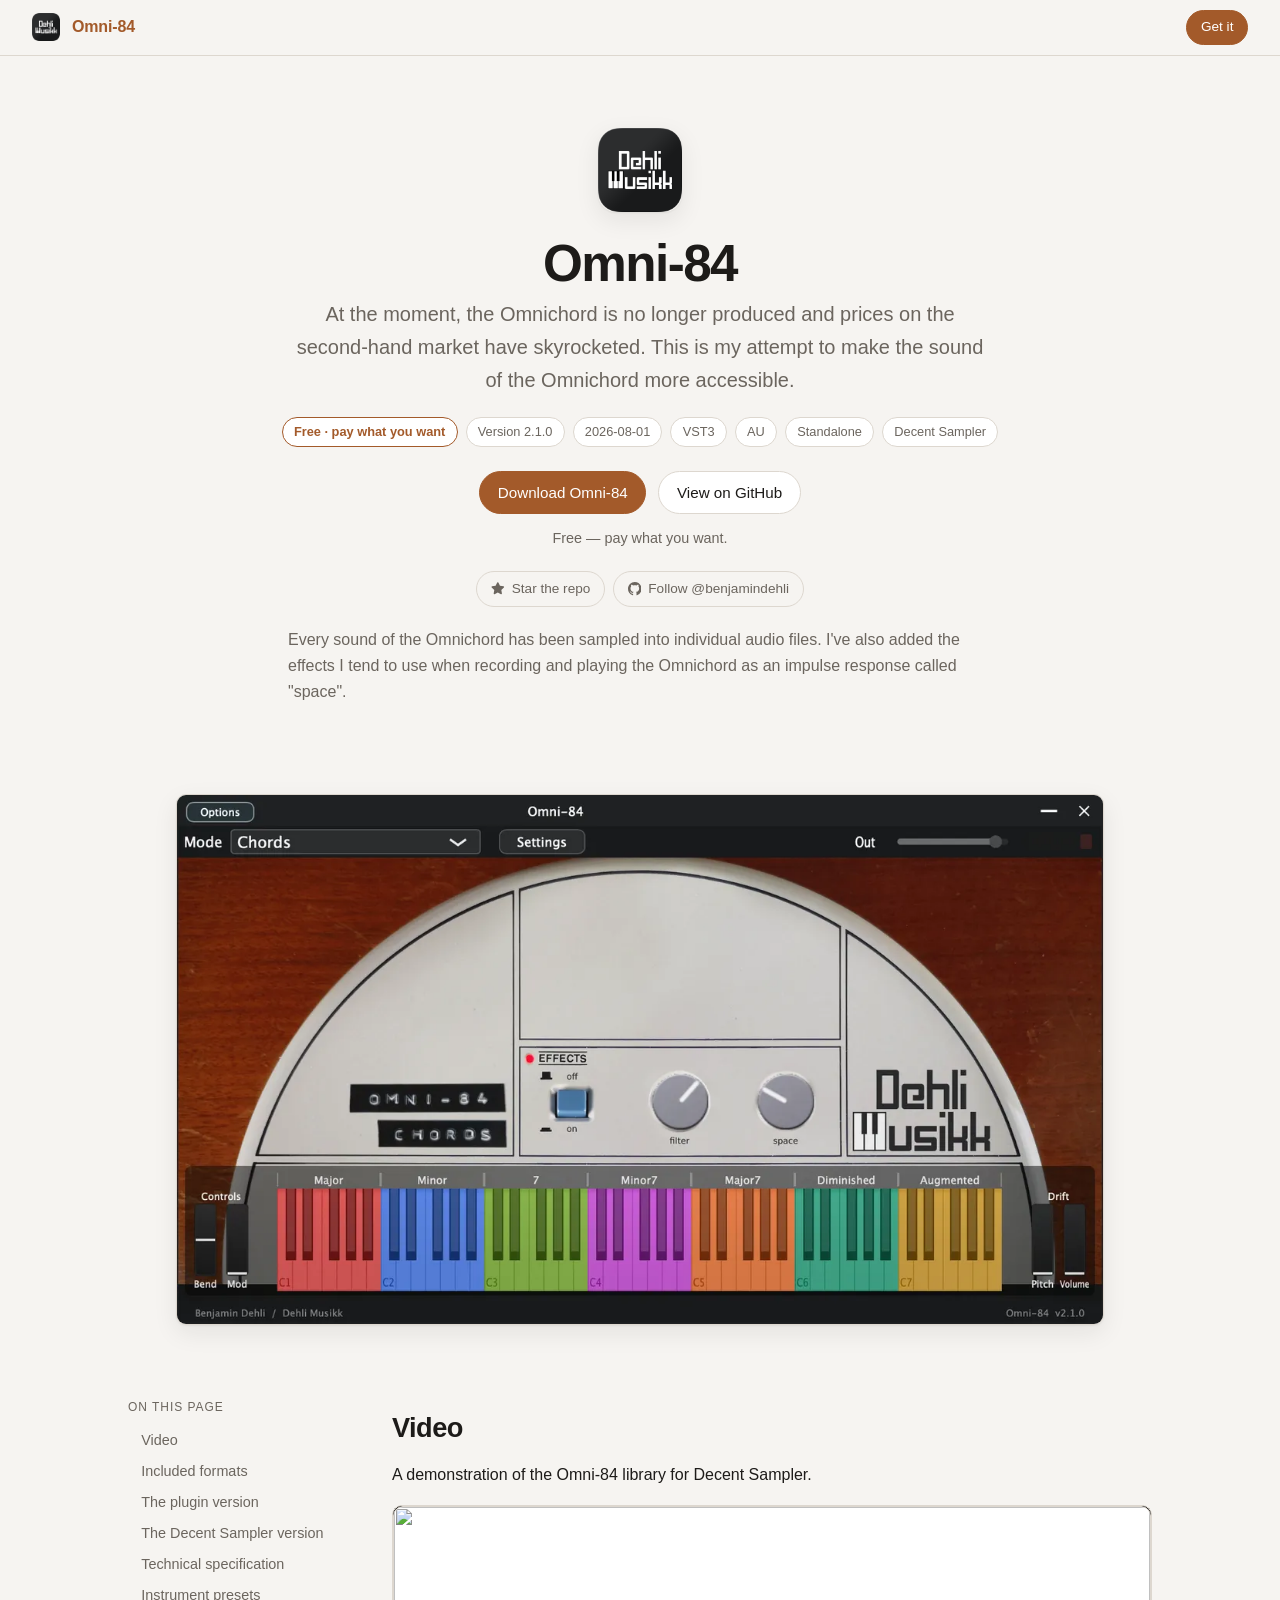
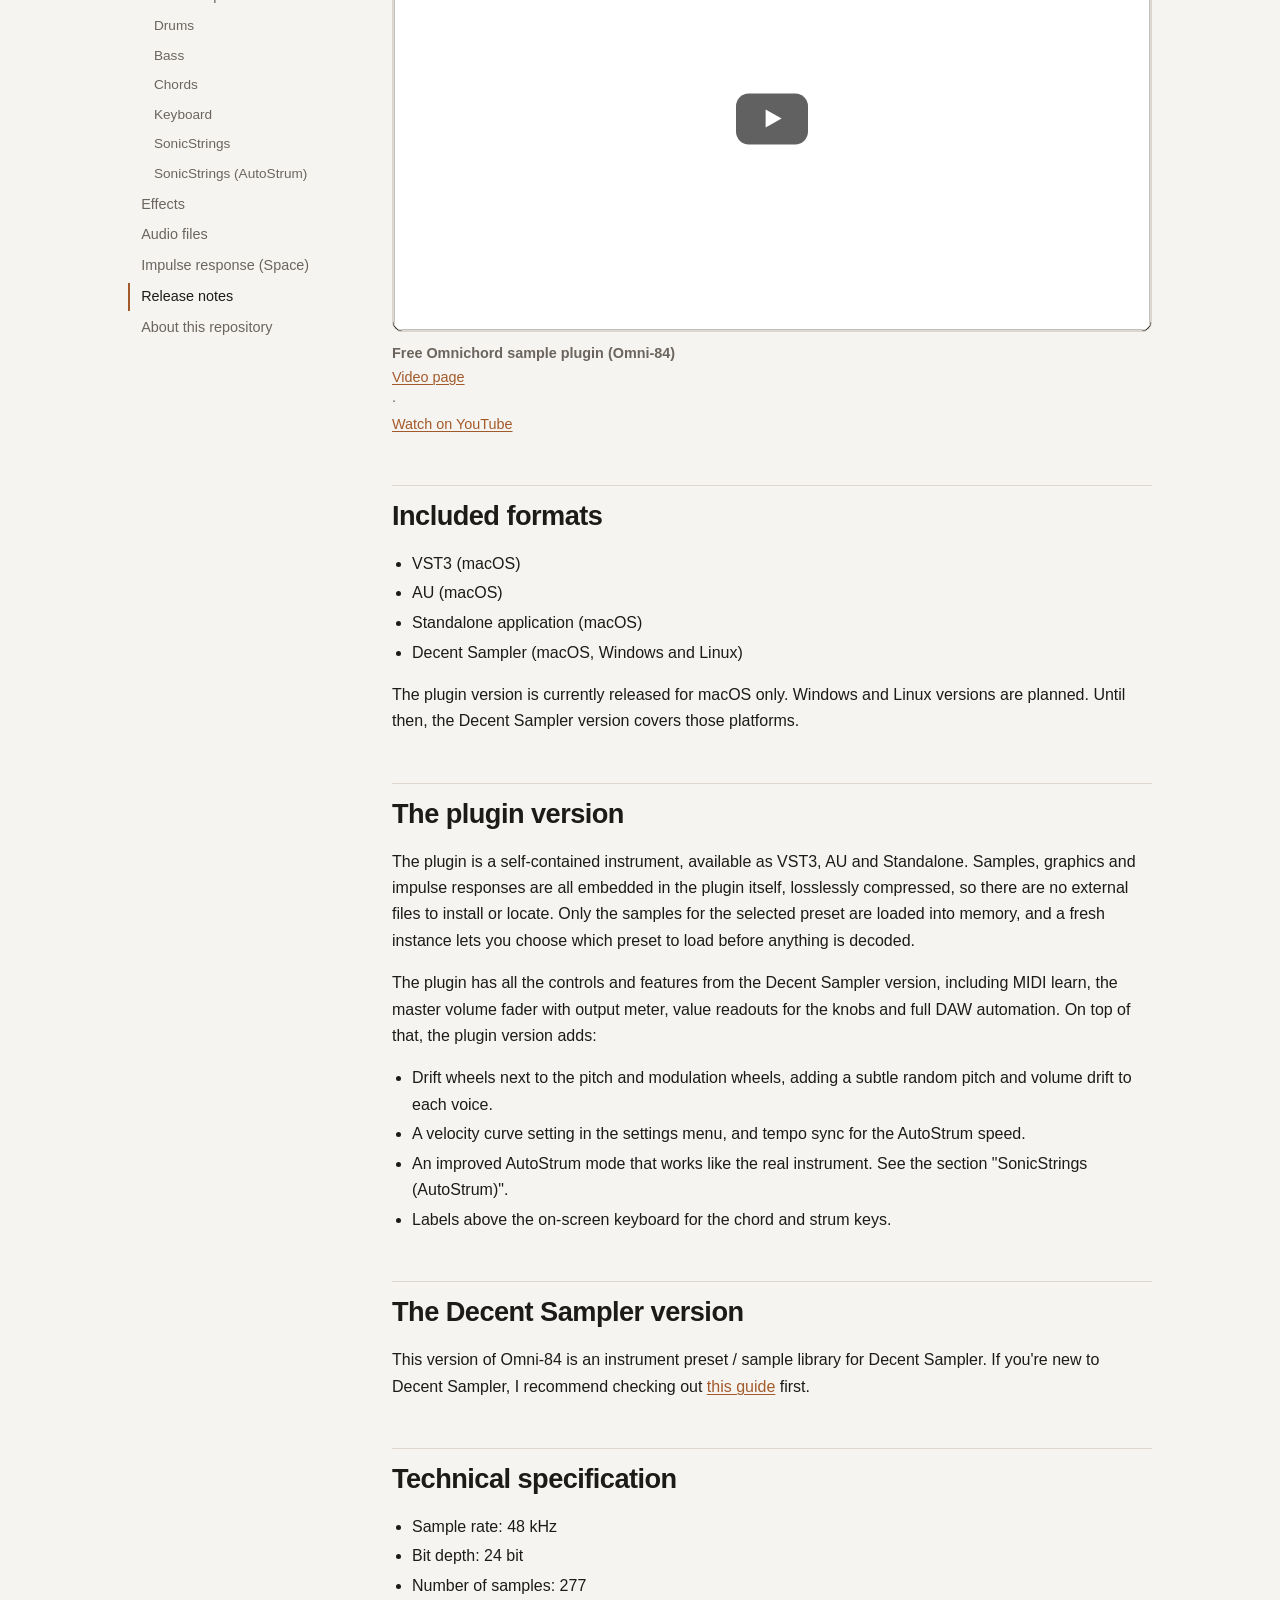
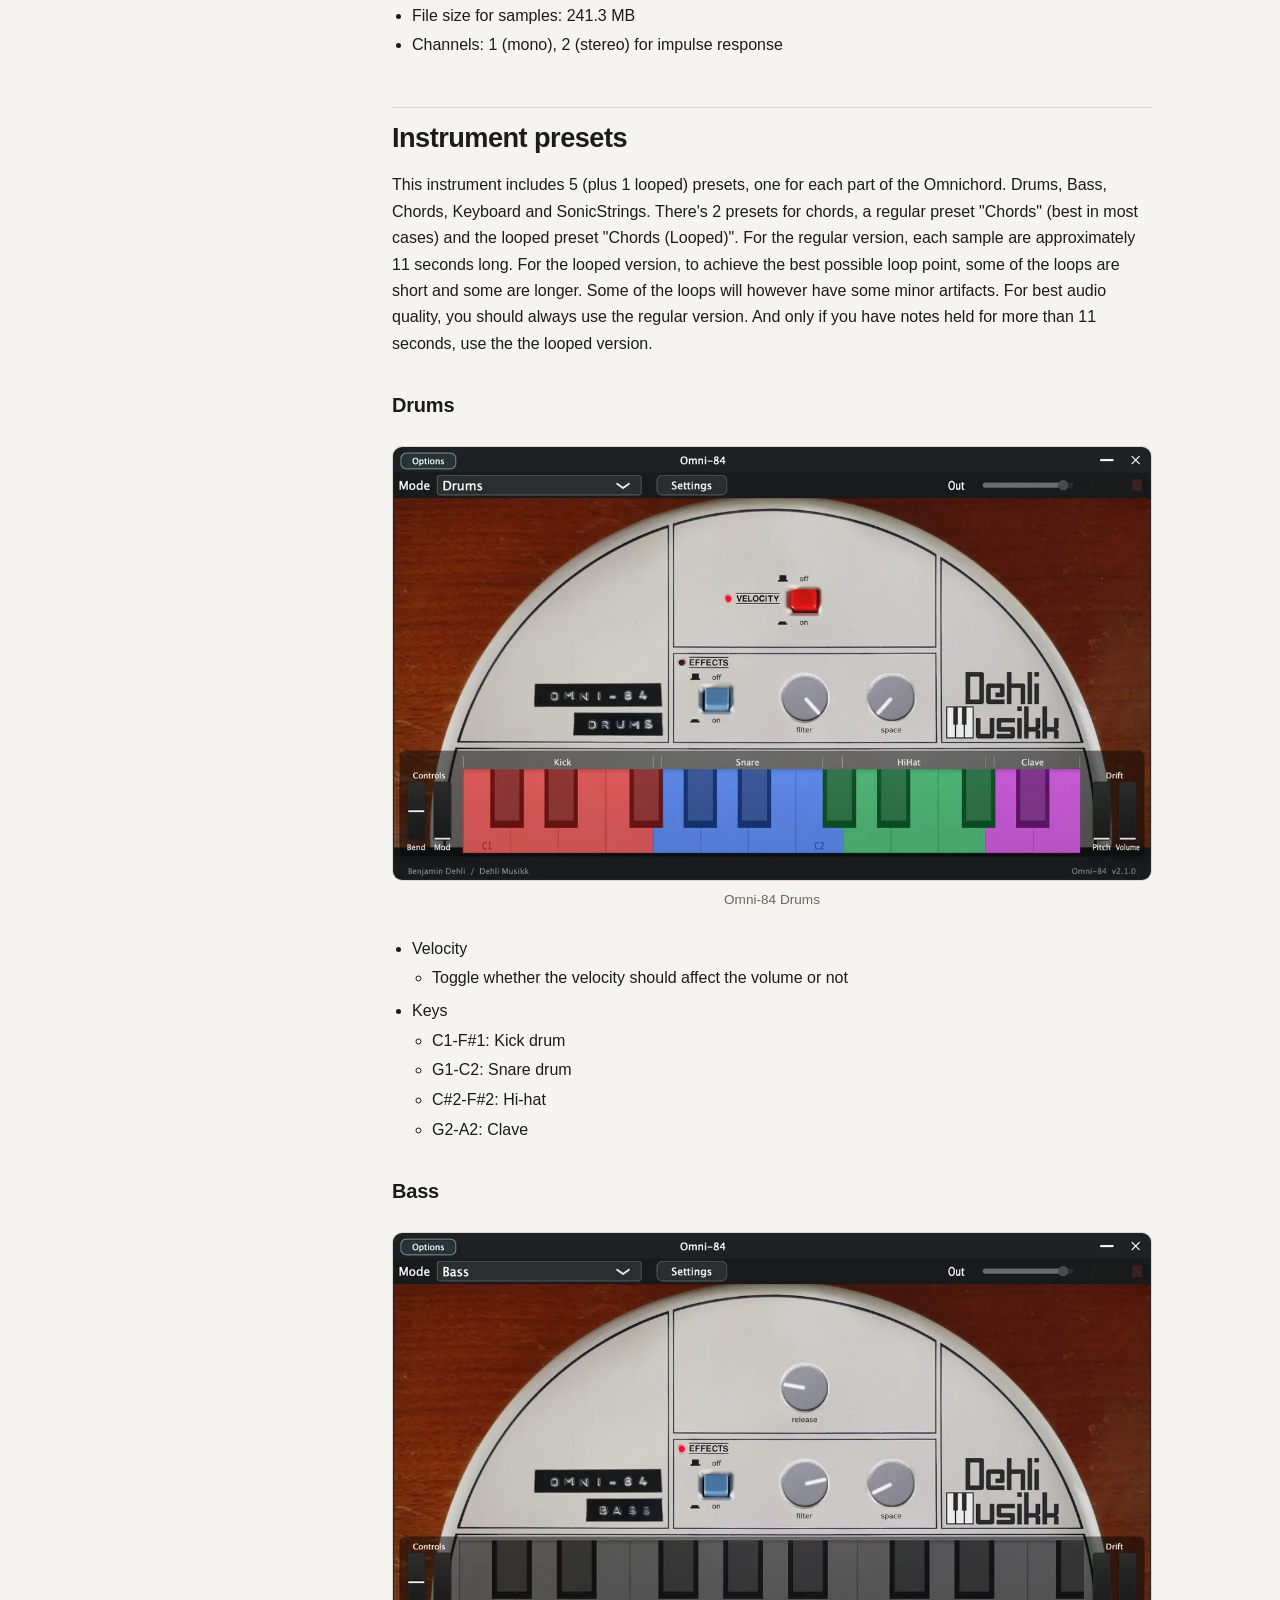
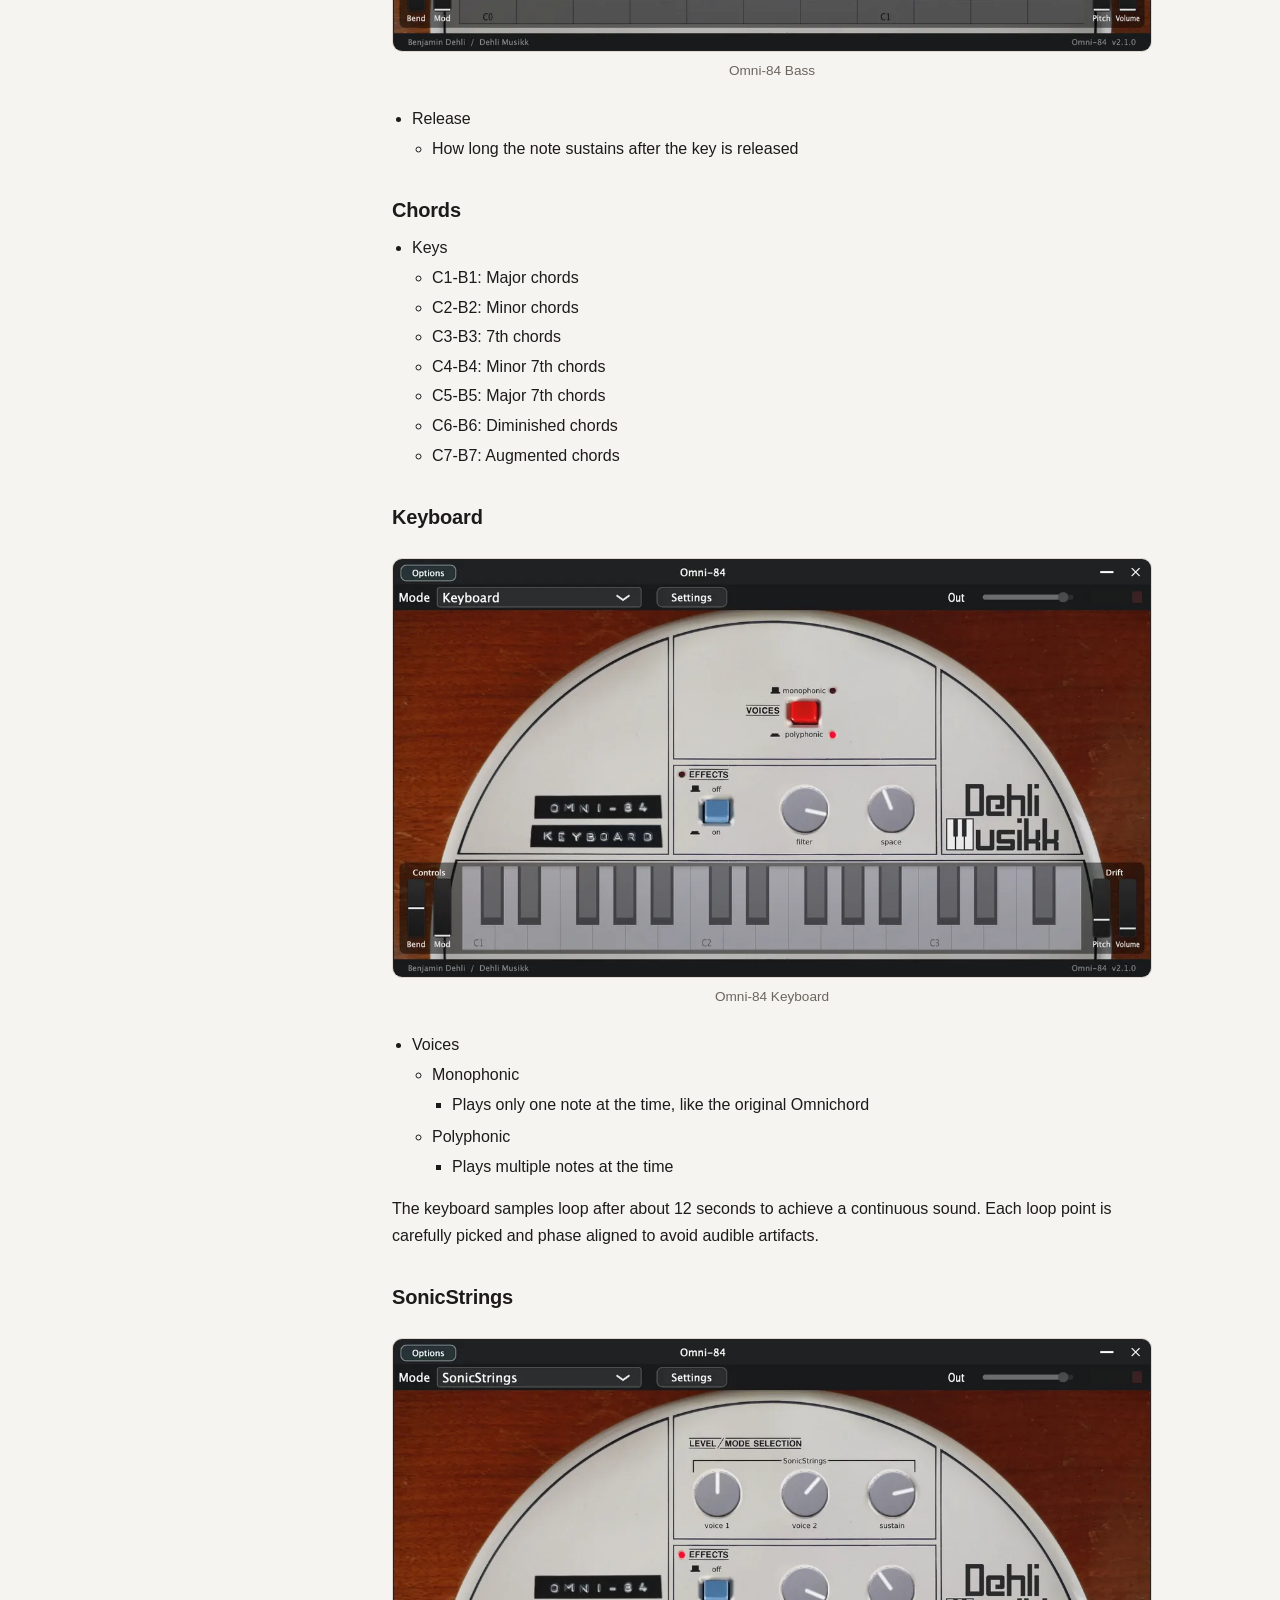
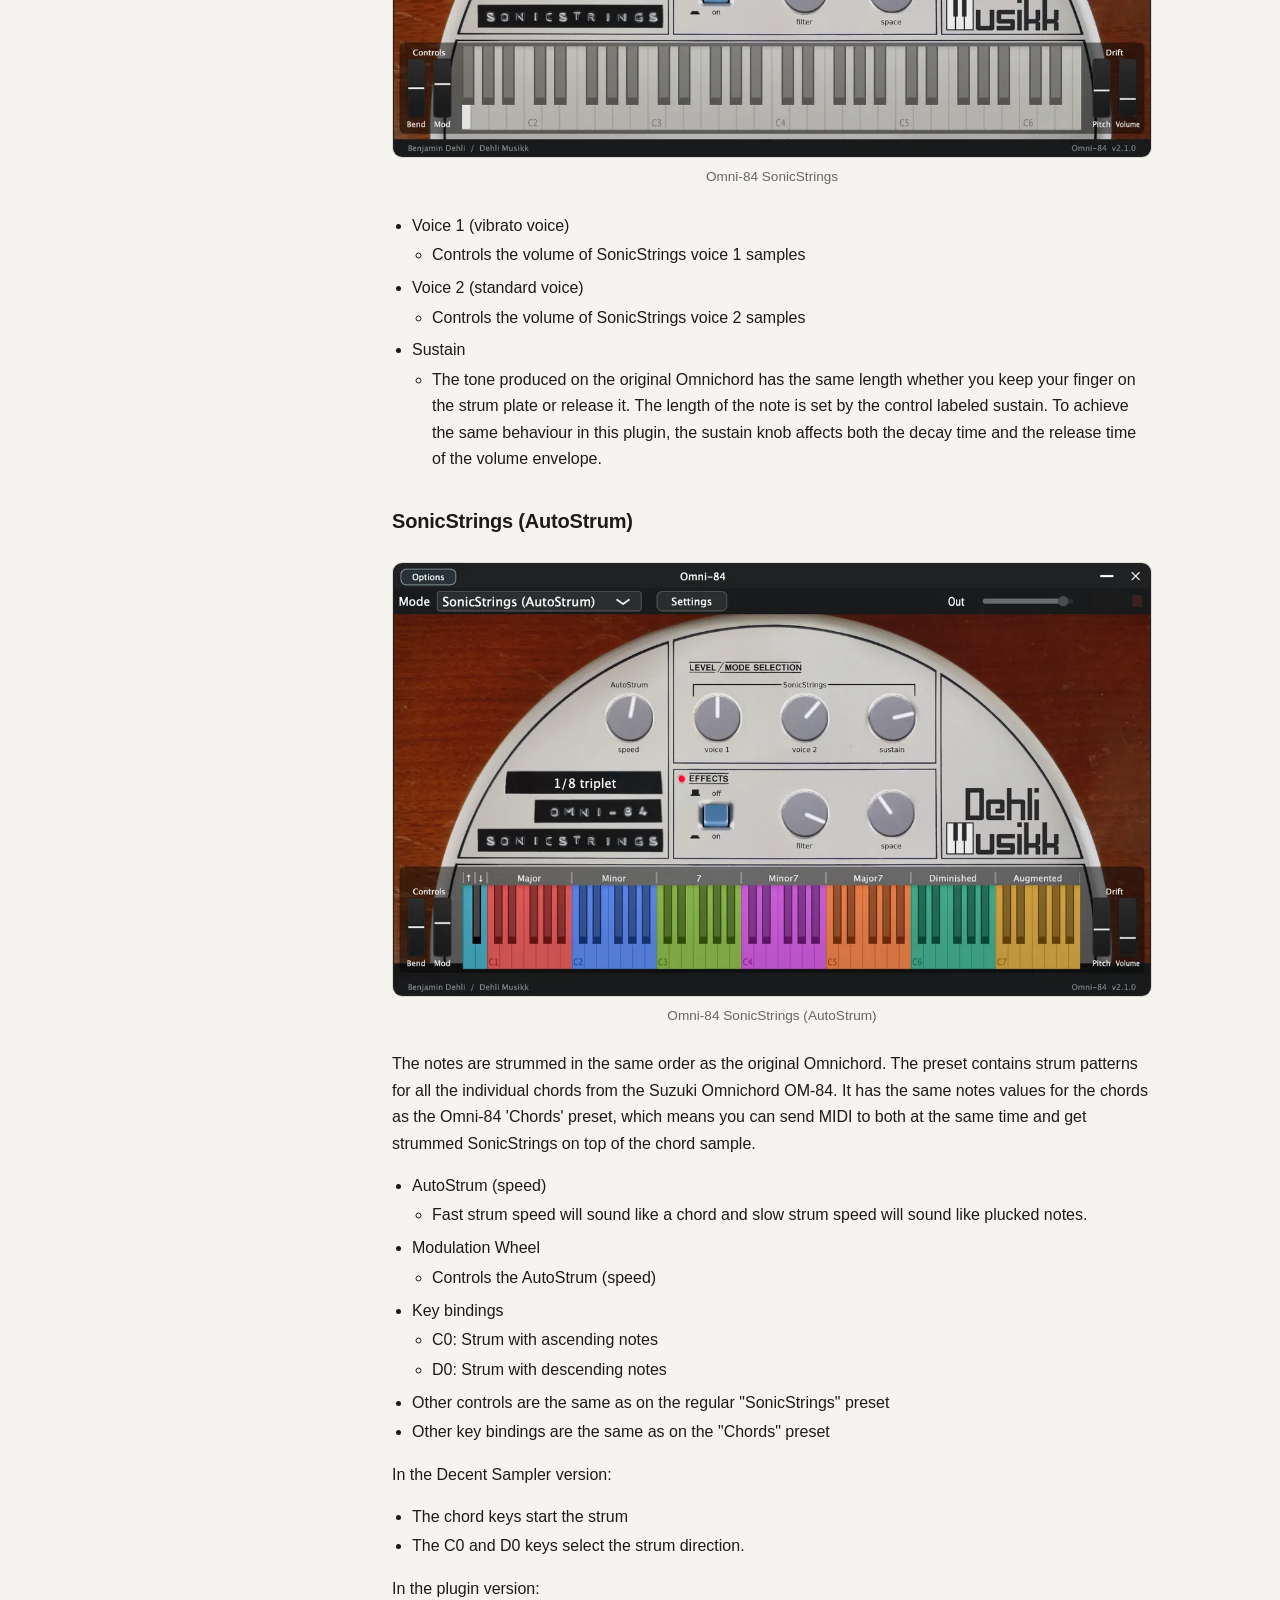
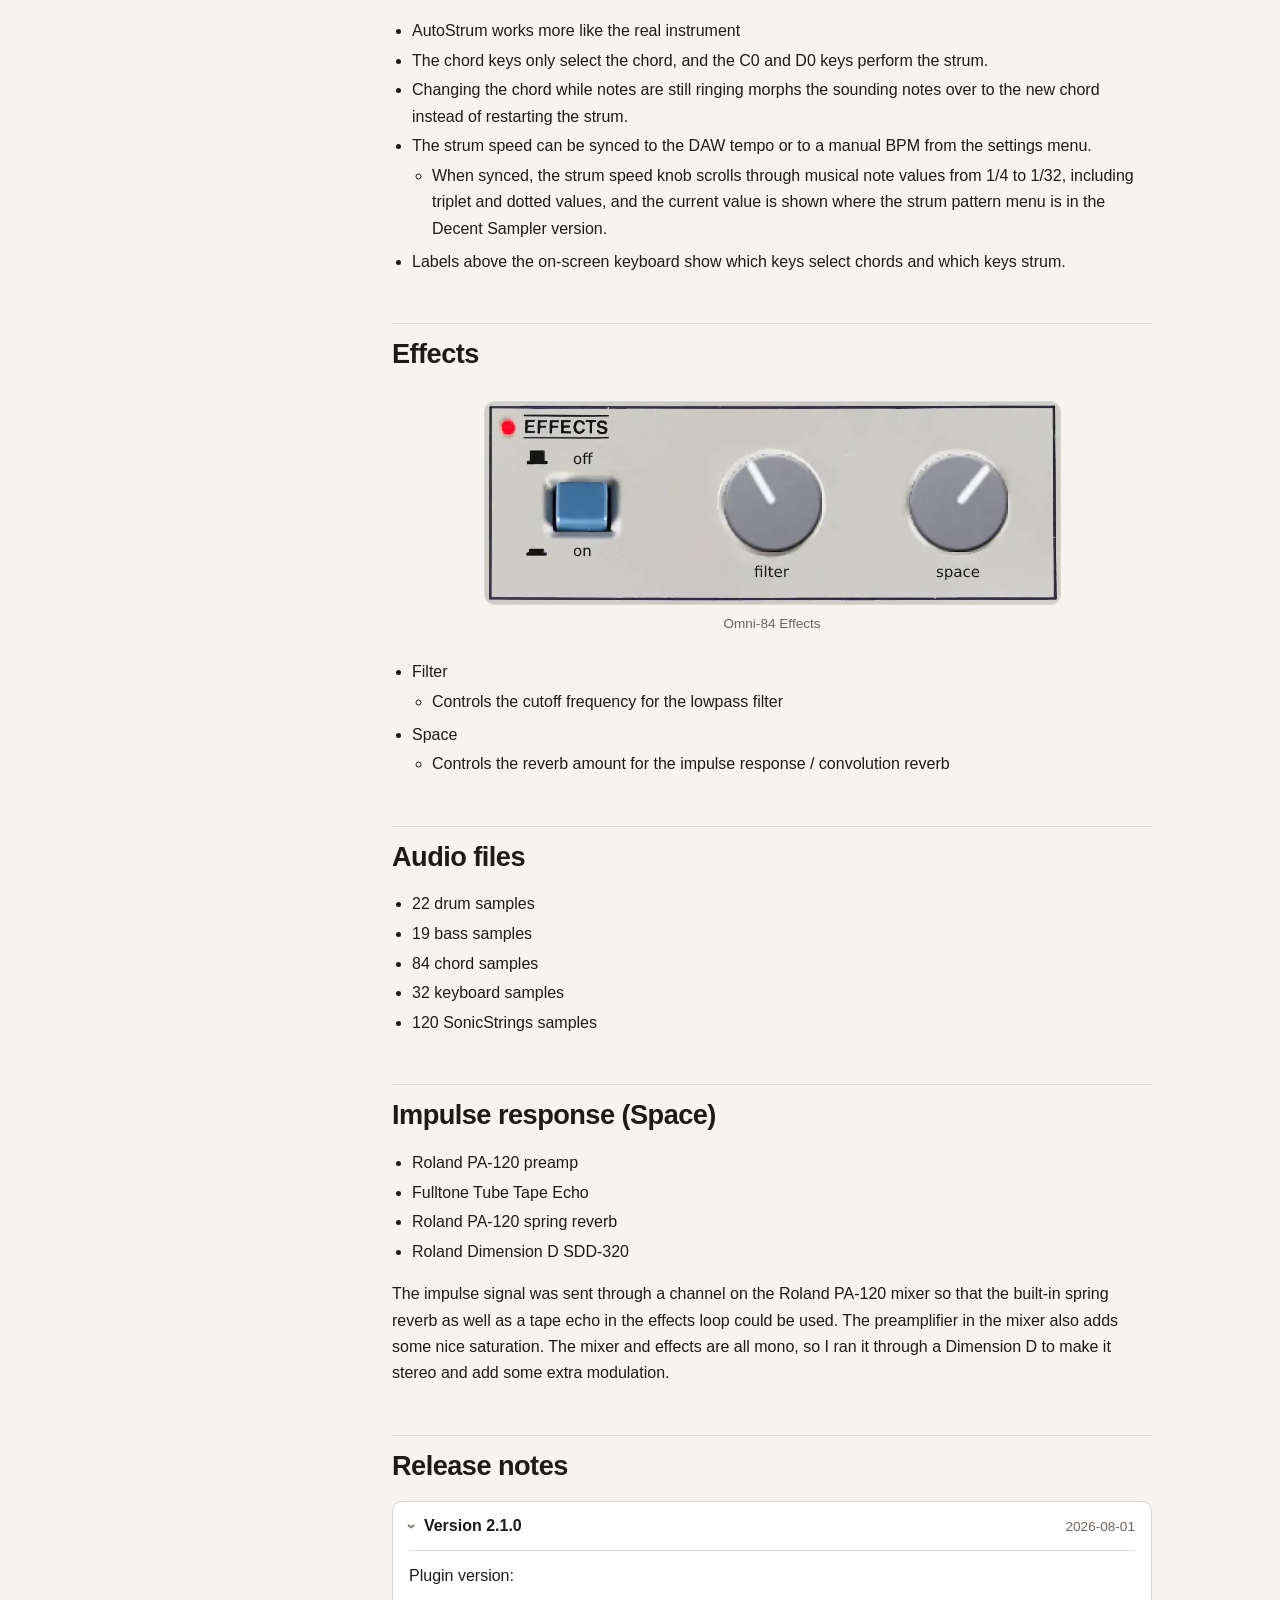
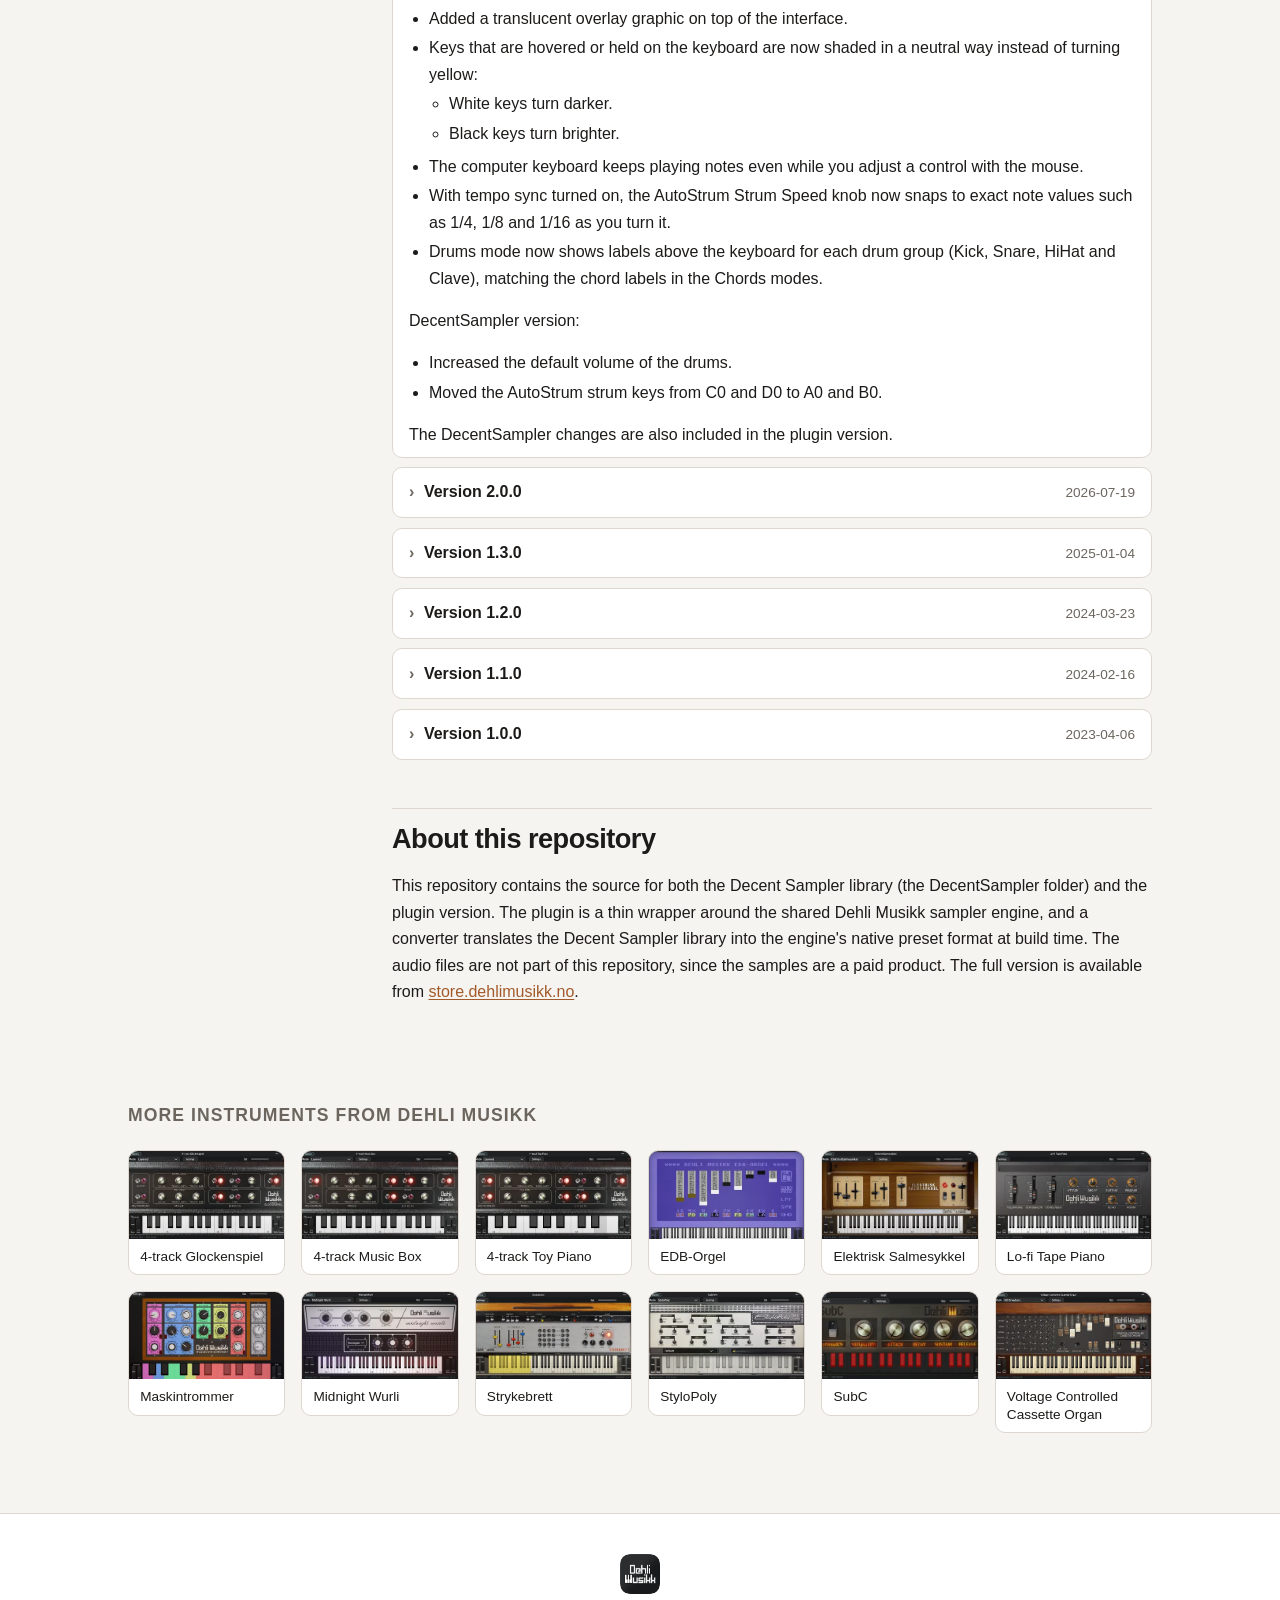
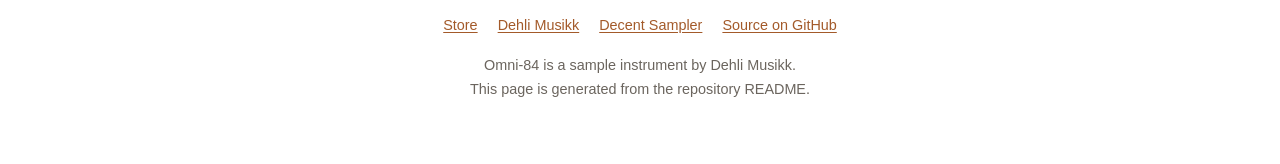
==== docs/index.html @ d949f1fd "Use the written search description" ====
<!doctype html>
<html lang="en">
<head>
<meta charset="utf-8">
<meta name="viewport" content="width=device-width, initial-scale=1">
<title>Omni-84 — VST3, AU &amp; Standalone sample instrument | Dehli Musikk</title>
<meta name="description" content="Omni-84: the Suzuki Omnichord OM-84 sampled in full, from drums and bass to chords, keyboard and AutoStrum SonicStrings. Free for VST3 and AU.">
<meta name="keywords" content="Omni-84, sample library, sample instrument, virtual instrument, VST3, AU, Standalone, Decent Sampler, Dehli Musikk">
<meta name="author" content="Dehli Musikk">
<meta name="robots" content="index, follow, max-image-preview:large, max-snippet:-1">
<meta name="theme-color" content="#a35a2a" media="(prefers-color-scheme: light)">
<meta name="theme-color" content="#17161a" media="(prefers-color-scheme: dark)">
<link rel="canonical" href="https://benjamindehli.github.io/Omni-84/">
<meta property="og:type" content="product">
<meta property="og:site_name" content="Dehli Musikk">
<meta property="og:locale" content="en_GB">
<meta property="og:title" content="Omni-84 — VST3, AU &amp; Standalone sample instrument | Dehli Musikk">
<meta property="og:description" content="Omni-84: the Suzuki Omnichord OM-84 sampled in full, from drums and bass to chords, keyboard and AutoStrum SonicStrings. Free for VST3 and AU.">
<meta property="og:url" content="https://benjamindehli.github.io/Omni-84/">
<meta property="og:image" content="https://benjamindehli.github.io/Omni-84/img/screenshots-chords.webp">
<meta property="og:image:alt" content="Omni-84 plugin interface">
<meta property="og:image:width" content="1200">
<meta property="og:image:height" content="686">
<link rel="preconnect" href="https://i.ytimg.com">
<meta name="twitter:card" content="summary_large_image">
<meta name="twitter:title" content="Omni-84 — VST3, AU &amp; Standalone sample instrument | Dehli Musikk">
<meta name="twitter:description" content="Omni-84: the Suzuki Omnichord OM-84 sampled in full, from drums and bass to chords, keyboard and AutoStrum SonicStrings. Free for VST3 and AU.">
<link rel="icon" href="img/icon.png">
<link rel="preload" as="image" href="img/screenshots-chords.webp" fetchpriority="high">
<link rel="stylesheet" href="style.css">
<script type="application/ld+json">
{
  "@context": "https://schema.org",
  "@graph": [
    {
      "@type": "WebSite",
      "@id": "https://benjamindehli.github.io/Omni-84/#website",
      "name": "Omni-84",
      "url": "https://benjamindehli.github.io/Omni-84/",
      "description": "Product page and documentation for Omni-84, a sample instrument by Dehli Musikk.",
      "inLanguage": "en",
      "author": {
        "@id": "https://musicbrainz.org/artist/56639e59-2bb5-40bd-9d5a-97d964298b6f"
      },
      "publisher": {
        "@id": "https://www.dehlimusikk.no/"
      },
      "license": "https://www.gnu.org/licenses/gpl-3.0.html",
      "about": {
        "@id": "https://www.dehlimusikk.no/products/omni-84/#product"
      },
      "sameAs": "https://github.com/benjamindehli/Omni-84"
    },
    {
      "@type": "WebPage",
      "@id": "https://benjamindehli.github.io/Omni-84/",
      "url": "https://benjamindehli.github.io/Omni-84/",
      "name": "Omni-84",
      "description": "Omni-84: the Suzuki Omnichord OM-84 sampled in full, from drums and bass to chords, keyboard and AutoStrum SonicStrings. Free for VST3 and AU.",
      "inLanguage": "en",
      "isPartOf": {
        "@id": "https://benjamindehli.github.io/Omni-84/#website"
      },
      "mainEntity": {
        "@id": "https://www.dehlimusikk.no/products/omni-84/#product"
      },
      "breadcrumb": {
        "@id": "https://benjamindehli.github.io/Omni-84/#breadcrumb"
      },
      "primaryImageOfPage": {
        "@type": "ImageObject",
        "url": "https://benjamindehli.github.io/Omni-84/img/screenshots-chords.webp",
        "width": 1200,
        "height": 686
      },
      "dateModified": "2026-08-01"
    },
    {
      "@type": "BreadcrumbList",
      "@id": "https://benjamindehli.github.io/Omni-84/#breadcrumb",
      "itemListElement": [
        {
          "@type": "ListItem",
          "position": 1,
          "name": "Dehli Musikk",
          "item": "https://www.dehlimusikk.no/"
        },
        {
          "@type": "ListItem",
          "position": 2,
          "name": "Omni-84",
          "item": "https://benjamindehli.github.io/Omni-84/"
        }
      ]
    },
    {
      "@type": "SoftwareApplication",
      "@id": "https://www.dehlimusikk.no/products/omni-84/#product",
      "name": "Omni-84",
      "description": "Omni-84: the Suzuki Omnichord OM-84 sampled in full, from drums and bass to chords, keyboard and AutoStrum SonicStrings. Free for VST3 and AU.",
      "url": "https://benjamindehli.github.io/Omni-84/",
      "applicationCategory": "MultimediaApplication",
      "applicationSubCategory": "Sample library / virtual instrument",
      "author": {
        "@id": "https://musicbrainz.org/artist/56639e59-2bb5-40bd-9d5a-97d964298b6f"
      },
      "publisher": {
        "@id": "https://www.dehlimusikk.no/"
      },
      "operatingSystem": "macOS, Windows, Linux",
      "softwareVersion": "2.1.0",
      "datePublished": "2026-08-01",
      "image": "https://benjamindehli.github.io/Omni-84/img/screenshots-chords.webp",
      "screenshot": [
        "https://benjamindehli.github.io/Omni-84/img/screenshots-chords.webp",
        "https://benjamindehli.github.io/Omni-84/img/screenshots-drums.webp",
        "https://benjamindehli.github.io/Omni-84/img/screenshots-bass.webp",
        "https://benjamindehli.github.io/Omni-84/img/screenshots-keyboard.webp",
        "https://benjamindehli.github.io/Omni-84/img/screenshots-sonicstrings.webp",
        "https://benjamindehli.github.io/Omni-84/img/screenshots-sonicstringsautostrum.webp",
        "https://benjamindehli.github.io/Omni-84/img/screenshots-effects.webp"
      ],
      "sameAs": [
        "https://www.dehlimusikk.no/products/omni-84/",
        "https://www.dehlimusikk.no/en/products/omni-84/",
        "https://store.dehlimusikk.no/l/omni-84",
        "https://dehlimusikk.gumroad.com/l/omni-84",
        "https://www.cylex.no/bedrift-produkt/omni-84_223137.html",
        "https://www.youtube.com/watch?v=dAxy1PFxv3U",
        "https://www.youtube.com/watch?v=qGyaNVAG-js",
        "https://www.pianobook.co.uk/packs/omni-84/",
        "https://github.com/benjamindehli/Omni-84"
      ],
      "isAccessibleForFree": true,
      "offers": {
        "@type": "Offer",
        "url": "https://store.dehlimusikk.no/l/omni-84",
        "availability": "https://schema.org/InStock",
        "price": "0",
        "priceCurrency": "USD",
        "priceSpecification": {
          "@type": "PriceSpecification",
          "minPrice": "0",
          "priceCurrency": "USD",
          "description": "Free — pay what you want"
        }
      }
    },
    {
      "@type": "Person",
      "@id": "https://musicbrainz.org/artist/56639e59-2bb5-40bd-9d5a-97d964298b6f",
      "name": "Benjamin Dehli",
      "url": "https://www.dehlimusikk.no/"
    },
    {
      "@type": "Organization",
      "@id": "https://www.dehlimusikk.no/",
      "name": "Dehli Musikk",
      "url": "https://www.dehlimusikk.no/"
    }
  ]
}
</script>
</head>
<body>

<header class="topbar">
  <img src="img/icon.png" alt="">
  <a class="name" href="#">Omni-84</a>
  <span class="spacer"></span>
  <a class="btn btn-primary btn-sm" href="https://store.dehlimusikk.no/l/omni-84" target="_blank" rel="noopener">Get it</a>
</header>

<div class="hero">
  <img src="img/icon.png" alt="" class="hero-icon">
  <h1>Omni-84</h1>
  <p class="tagline">At the moment, the Omnichord is no longer produced and prices on the second-hand market have skyrocketed. This is my attempt to make the sound of the Omnichord more accessible.</p>
  <div class="badges"><span class="badge badge-price">Free · pay what you want</span><span class="badge">Version 2.1.0</span><span class="badge">2026-08-01</span><span class="badge">VST3</span><span class="badge">AU</span><span class="badge">Standalone</span><span class="badge">Decent Sampler</span></div>
  <div class="cta">
    <a class="btn btn-primary" href="https://store.dehlimusikk.no/l/omni-84" target="_blank" rel="noopener">Download Omni-84</a>
    <a class="btn" href="https://github.com/benjamindehli/Omni-84" target="_blank" rel="noopener">View on GitHub</a>
  </div>
  <p class="price-note">Free — pay what you want.</p>
  <div class="github-cta"><a class="btn btn-sm btn-ghost" href="https://github.com/login?return_to=%2Fbenjamindehli%2FOmni-84" target="_blank" rel="noopener"><svg viewBox="0 0 16 16" width="16" height="16" aria-hidden="true"><path d="M8 .25a.75.75 0 0 1 .673.418l1.882 3.815 4.21.612a.75.75 0 0 1 .416 1.279l-3.046 2.97.719 4.192a.75.75 0 0 1-1.088.791L8 12.347l-3.766 1.98a.75.75 0 0 1-1.088-.79l.72-4.194L.818 6.374a.75.75 0 0 1 .416-1.28l4.21-.611L7.327.668A.75.75 0 0 1 8 .25Z"/></svg>Star the repo</a><a class="btn btn-sm btn-ghost" href="https://github.com/login?return_to=%2Fbenjamindehli" target="_blank" rel="noopener"><svg viewBox="0 0 16 16" width="16" height="16" aria-hidden="true"><path d="M8 0c4.42 0 8 3.58 8 8a8.013 8.013 0 0 1-5.45 7.59c-.4.08-.55-.17-.55-.38 0-.27.01-1.13.01-2.2 0-.75-.25-1.23-.54-1.48 1.78-.2 3.65-.88 3.65-3.95 0-.88-.31-1.59-.82-2.15.08-.2.36-1.02-.08-2.12 0 0-.67-.22-2.2.82-.64-.18-1.32-.27-2-.27-.68 0-1.36.09-2 .27-1.53-1.03-2.2-.82-2.2-.82-.44 1.1-.16 1.92-.08 2.12-.51.56-.82 1.28-.82 2.15 0 3.06 1.86 3.75 3.64 3.95-.23.2-.44.55-.51 1.07-.46.21-1.61.55-2.33-.66-.15-.24-.6-.83-1.23-.82-.67.01-.27.38.01.53.34.19.73.9.82 1.13.16.45.68 1.31 2.69.94 0 .67.01 1.3.01 1.49 0 .21-.15.45-.55.38A7.995 7.995 0 0 1 0 8c0-4.42 3.58-8 8-8Z"/></svg>Follow @benjamindehli</a></div>
  <div class="intro-more"><p>Every sound of the Omnichord has been sampled into individual audio files. I've also added the effects I tend to use when recording and playing the Omnichord as an impulse response called "space".</p></div>
</div>

<div class="hero-shot"><img src="img/screenshots-chords.webp" alt="Omni-84 plugin interface, showing its controls and on-screen keyboard" fetchpriority="high" decoding="async" width="1200" height="686"></div>

<div class="layout">
  <nav class="toc" aria-labelledby="toc-title">
    <p class="toc-title" id="toc-title">On this page</p>
    <ul><li><a href="#demo-video">Video</a></li><li><a href="#included-formats">Included formats</a></li><li><a href="#the-plugin-version">The plugin version</a></li><li><a href="#the-decent-sampler-version">The Decent Sampler version</a></li><li><a href="#technical-specification">Technical specification</a></li><li><a href="#instrument-presets">Instrument presets</a><ul><li><a href="#drums">Drums</a></li><li><a href="#bass">Bass</a></li><li><a href="#chords">Chords</a></li><li><a href="#keyboard">Keyboard</a></li><li><a href="#sonicstrings">SonicStrings</a></li><li><a href="#sonicstrings-autostrum">SonicStrings (AutoStrum)</a></li></ul></li><li><a href="#effects">Effects</a></li><li><a href="#audio-files">Audio files</a></li><li><a href="#impulse-response-space">Impulse response (Space)</a></li><li><a href="#release-notes">Release notes</a></li><li><a href="#about-this-repository">About this repository</a></li></ul>
  </nav>
  <main>
<section id="demo-video"><h2><a class="anchor" href="#demo-video" aria-hidden="true">#</a>Video</h2><p>A demonstration of the Omni-84 library for Decent Sampler.</p><figure class="video-item"><div class="video" data-youtube="dAxy1PFxv3U"><button class="video-play" type="button" aria-label="Play video: Free Omnichord sample plugin (Omni-84)"><img src="https://i.ytimg.com/vi/dAxy1PFxv3U/hqdefault.jpg" alt="" loading="lazy" width="480" height="360"><span class="play" aria-hidden="true"></span></button></div><figcaption class="video-caption"><strong>Free Omnichord sample plugin (Omni-84)</strong> <a href="video/">Video page</a> · <a href="https://www.youtube.com/watch?v=dAxy1PFxv3U" target="_blank" rel="noopener">Watch on YouTube</a></figcaption></figure></section>
<section id="included-formats"><h2><a class="anchor" href="#included-formats" aria-hidden="true">#</a>Included formats</h2><ul>
<li>VST3 (macOS)</li>
<li>AU (macOS)</li>
<li>Standalone application (macOS)</li>
<li>Decent Sampler (macOS, Windows and Linux)</li>
</ul>
<p>The plugin version is currently released for macOS only. Windows and Linux versions are planned. Until then, the Decent Sampler version covers those platforms.</p></section>
<section id="the-plugin-version"><h2><a class="anchor" href="#the-plugin-version" aria-hidden="true">#</a>The plugin version</h2><p>The plugin is a self-contained instrument, available as VST3, AU and Standalone. Samples, graphics and impulse responses are all embedded in the plugin itself, losslessly compressed, so there are no external files to install or locate. Only the samples for the selected preset are loaded into memory, and a fresh instance lets you choose which preset to load before anything is decoded.</p>
<p>The plugin has all the controls and features from the Decent Sampler version, including MIDI learn, the master volume fader with output meter, value readouts for the knobs and full DAW automation. On top of that, the plugin version adds:</p>
<ul>
<li>Drift wheels next to the pitch and modulation wheels, adding a subtle random pitch and volume drift to each voice.</li>
<li>A velocity curve setting in the settings menu, and tempo sync for the AutoStrum speed.</li>
<li>An improved AutoStrum mode that works like the real instrument. See the section "SonicStrings (AutoStrum)".</li>
<li>Labels above the on-screen keyboard for the chord and strum keys.</li>
</ul></section>
<section id="the-decent-sampler-version"><h2><a class="anchor" href="#the-decent-sampler-version" aria-hidden="true">#</a>The Decent Sampler version</h2><p>This version of Omni-84 is an instrument preset / sample library for Decent Sampler. If you're new to Decent Sampler, I recommend checking out <a href="https://www.decentsamples.com/how-to-use-decent-sampler/" target="_blank" rel="noopener">this guide</a> first.</p></section>
<section id="technical-specification"><h2><a class="anchor" href="#technical-specification" aria-hidden="true">#</a>Technical specification</h2><ul>
<li>Sample rate: 48 kHz</li>
<li>Bit depth: 24 bit</li>
<li>Number of samples: 277</li>
<li>File size for samples: 241.3 MB</li>
<li>Channels: 1 (mono), 2 (stereo) for impulse response</li>
</ul></section>
<section id="instrument-presets"><h2><a class="anchor" href="#instrument-presets" aria-hidden="true">#</a>Instrument presets</h2><p>This instrument includes 5 (plus 1 looped) presets, one for each part of the Omnichord. Drums, Bass, Chords, Keyboard and SonicStrings. There's 2 presets for chords, a regular preset "Chords" (best in most cases) and the looped preset "Chords (Looped)". For the regular version, each sample are approximately 11 seconds long. For the looped version, to achieve the best possible loop point, some of the loops are short and some are longer. Some of the loops will however have some minor artifacts. For best audio quality, you should always use the regular version. And only if you have notes held for more than 11 seconds, use the the looped version.</p>
<h3 id="drums"><a class="anchor" href="#drums" aria-hidden="true">#</a>Drums</h3>
<figure class="shot"><a href="img/screenshots-drums.webp" target="_blank" rel="noopener"><img src="img/screenshots-drums.webp" alt="Omni-84 Drums" loading="lazy" width="1200" height="686"></a><figcaption>Omni-84 Drums</figcaption></figure>
<ul>
<li>Velocity<ul>
<li>Toggle whether the velocity should affect the volume or not</li>
</ul></li>
<li>Keys<ul>
<li>C1-F#1: Kick drum</li>
<li>G1-C2: Snare drum</li>
<li>C#2-F#2: Hi-hat</li>
<li>G2-A2: Clave</li>
</ul></li>
</ul>
<h3 id="bass"><a class="anchor" href="#bass" aria-hidden="true">#</a>Bass</h3>
<figure class="shot"><a href="img/screenshots-bass.webp" target="_blank" rel="noopener"><img src="img/screenshots-bass.webp" alt="Omni-84 Bass" loading="lazy" width="1200" height="662"></a><figcaption>Omni-84 Bass</figcaption></figure>
<ul>
<li>Release<ul>
<li>How long the note sustains after the key is released</li>
</ul></li>
</ul>
<h3 id="chords"><a class="anchor" href="#chords" aria-hidden="true">#</a>Chords</h3>
<ul>
<li>Keys<ul>
<li>C1-B1: Major chords</li>
<li>C2-B2: Minor chords</li>
<li>C3-B3: 7th chords</li>
<li>C4-B4: Minor 7th chords</li>
<li>C5-B5: Major 7th chords</li>
<li>C6-B6: Diminished chords</li>
<li>C7-B7: Augmented chords</li>
</ul></li>
</ul>
<h3 id="keyboard"><a class="anchor" href="#keyboard" aria-hidden="true">#</a>Keyboard</h3>
<figure class="shot"><a href="img/screenshots-keyboard.webp" target="_blank" rel="noopener"><img src="img/screenshots-keyboard.webp" alt="Omni-84 Keyboard" loading="lazy" width="1200" height="662"></a><figcaption>Omni-84 Keyboard</figcaption></figure>
<ul>
<li>Voices<ul>
<li>Monophonic<ul>
<li>Plays only one note at the time, like the original Omnichord</li>
</ul></li>
<li>Polyphonic<ul>
<li>Plays multiple notes at the time</li>
</ul></li>
</ul></li>
</ul>
<p>The keyboard samples loop after about 12 seconds to achieve a continuous sound. Each loop point is carefully picked and phase aligned to avoid audible artifacts.</p>
<h3 id="sonicstrings"><a class="anchor" href="#sonicstrings" aria-hidden="true">#</a>SonicStrings</h3>
<figure class="shot"><a href="img/screenshots-sonicstrings.webp" target="_blank" rel="noopener"><img src="img/screenshots-sonicstrings.webp" alt="Omni-84 SonicStrings" loading="lazy" width="1200" height="662"></a><figcaption>Omni-84 SonicStrings</figcaption></figure>
<ul>
<li>Voice 1 (vibrato voice)<ul>
<li>Controls the volume of SonicStrings voice 1 samples</li>
</ul></li>
<li>Voice 2 (standard voice)<ul>
<li>Controls the volume of SonicStrings voice 2 samples</li>
</ul></li>
<li>Sustain<ul>
<li>The tone produced on the original Omnichord has the same length whether you keep your finger on the strum plate or release it. The length of the note is set by the control labeled sustain. To achieve the same behaviour in this plugin, the sustain knob affects both the decay time and the release time of the volume envelope.</li>
</ul></li>
</ul>
<h3 id="sonicstrings-autostrum"><a class="anchor" href="#sonicstrings-autostrum" aria-hidden="true">#</a>SonicStrings (AutoStrum)</h3>
<figure class="shot"><a href="img/screenshots-sonicstringsautostrum.webp" target="_blank" rel="noopener"><img src="img/screenshots-sonicstringsautostrum.webp" alt="Omni-84 SonicStrings (AutoStrum)" loading="lazy" width="1200" height="686"></a><figcaption>Omni-84 SonicStrings (AutoStrum)</figcaption></figure>
<p>The notes are strummed in the same order as the original Omnichord. The preset contains strum patterns for all the individual chords from the Suzuki Omnichord OM-84. It has the same notes values for the chords as the Omni-84 'Chords' preset, which means you can send MIDI to both at the same time and get strummed SonicStrings on top of the chord sample.</p>
<ul>
<li>AutoStrum (speed)<ul>
<li>Fast strum speed will sound like a chord and slow strum speed will sound like plucked notes.</li>
</ul></li>
<li>Modulation Wheel<ul>
<li>Controls the AutoStrum (speed)</li>
</ul></li>
<li>Key bindings<ul>
<li>C0: Strum with ascending notes</li>
<li>D0: Strum with descending notes</li>
</ul></li>
<li>Other controls are the same as on the regular "SonicStrings" preset</li>
<li>Other key bindings are the same as on the "Chords" preset</li>
</ul>
<p>In the Decent Sampler version:</p>
<ul>
<li>The chord keys start the strum</li>
<li>The C0 and D0 keys select the strum direction.</li>
</ul>
<p>In the plugin version:</p>
<ul>
<li>AutoStrum works more like the real instrument</li>
<li>The chord keys only select the chord, and the C0 and D0 keys perform the strum.</li>
<li>Changing the chord while notes are still ringing morphs the sounding notes over to the new chord instead of restarting the strum.</li>
<li>The strum speed can be synced to the DAW tempo or to a manual BPM from the settings menu.<ul>
<li>When synced, the strum speed knob scrolls through musical note values from 1/4 to 1/32, including triplet and dotted values, and the current value is shown where the strum pattern menu is in the Decent Sampler version.</li>
</ul></li>
<li>Labels above the on-screen keyboard show which keys select chords and which keys strum.</li>
</ul></section>
<section id="effects"><h2><a class="anchor" href="#effects" aria-hidden="true">#</a>Effects</h2><figure class="shot shot-narrow"><a href="img/screenshots-effects.webp" target="_blank" rel="noopener"><img src="img/screenshots-effects.webp" alt="Omni-84 Effects" loading="lazy" width="575" height="202"></a><figcaption>Omni-84 Effects</figcaption></figure>
<ul>
<li>Filter<ul>
<li>Controls the cutoff frequency for the lowpass filter</li>
</ul></li>
<li>Space<ul>
<li>Controls the reverb amount for the impulse response / convolution reverb</li>
</ul></li>
</ul></section>
<section id="audio-files"><h2><a class="anchor" href="#audio-files" aria-hidden="true">#</a>Audio files</h2><ul>
<li>22 drum samples</li>
<li>19 bass samples</li>
<li>84 chord samples</li>
<li>32 keyboard samples</li>
<li>120 SonicStrings samples</li>
</ul></section>
<section id="impulse-response-space"><h2><a class="anchor" href="#impulse-response-space" aria-hidden="true">#</a>Impulse response (Space)</h2><ul>
<li>Roland PA-120 preamp</li>
<li>Fulltone Tube Tape Echo</li>
<li>Roland PA-120 spring reverb</li>
<li>Roland Dimension D SDD-320</li>
</ul>
<p>The impulse signal was sent through a channel on the Roland PA-120 mixer so that the built-in spring reverb as well as a tape echo in the effects loop could be used. The preamplifier in the mixer also adds some nice saturation. The mixer and effects are all mono, so I ran it through a Dimension D to make it stereo and add some extra modulation.</p></section>
<section id="release-notes"><h2><a class="anchor" href="#release-notes" aria-hidden="true">#</a>Release notes</h2><details class="release" open><summary>Version 2.1.0<span class="date">2026-08-01</span></summary><div class="body"><p>Plugin version:</p>
<ul>
<li>Added a translucent overlay graphic on top of the interface.</li>
<li>Keys that are hovered or held on the keyboard are now shaded in a neutral way instead of turning yellow:<ul>
<li>White keys turn darker.</li>
<li>Black keys turn brighter.</li>
</ul></li>
<li>The computer keyboard keeps playing notes even while you adjust a control with the mouse.</li>
<li>With tempo sync turned on, the AutoStrum Strum Speed knob now snaps to exact note values such as 1/4, 1/8 and 1/16 as you turn it.</li>
<li>Drums mode now shows labels above the keyboard for each drum group (Kick, Snare, HiHat and Clave), matching the chord labels in the Chords modes.</li>
</ul>
<p>DecentSampler version:</p>
<ul>
<li>Increased the default volume of the drums.</li>
<li>Moved the AutoStrum strum keys from C0 and D0 to A0 and B0.</li>
</ul>
<p>The DecentSampler changes are also included in the plugin version.</p></div></details>
<details class="release"><summary>Version 2.0.0<span class="date">2026-07-19</span></summary><div class="body"><ul>
<li>Added a plugin version. See the section "The plugin version".</li>
<li>Improved AutoStrum in the plugin version: the chord keys select the chord, the C0 and D0 keys perform the strum, and chord changes morph notes that are still ringing.</li>
<li>Simplified the AutoStrum strum patterns to Ascending and Descending.</li>
<li>The filter knob now uses a translation table for a smoother frequency response.</li>
<li>Removed the unreliable length and sampleRate attributes from the sample definitions.</li>
</ul>
<p>Sample lengths are now read from the audio files.</p></div></details>
<details class="release"><summary>Version 1.3.0<span class="date">2025-01-04</span></summary><div class="body"><ul>
<li>Removed amplitude envelope for one shot samples</li>
</ul></div></details>
<details class="release"><summary>Version 1.2.0<span class="date">2024-03-23</span></summary><div class="body"><ul>
<li>Added "SonicStrings (AutoStrum)" preset</li>
</ul></div></details>
<details class="release"><summary>Version 1.1.0<span class="date">2024-02-16</span></summary><div class="body"><ul>
<li>Added "Chords (Looped)" preset</li>
</ul></div></details>
<details class="release"><summary>Version 1.0.0<span class="date">2023-04-06</span></summary><div class="body"><ul>
<li>First version released</li>
</ul></div></details></section>
<section id="about-this-repository"><h2><a class="anchor" href="#about-this-repository" aria-hidden="true">#</a>About this repository</h2><p>This repository contains the source for both the Decent Sampler library (the DecentSampler folder) and the plugin version. The plugin is a thin wrapper around the shared Dehli Musikk sampler engine, and a converter translates the Decent Sampler library into the engine's native preset format at build time. The audio files are not part of this repository, since the samples are a paid product. The full version is available from <a href="https://store.dehlimusikk.no/" target="_blank" rel="noopener">store.dehlimusikk.no</a>.</p></section>
  </main>
</div>

<aside class="more" aria-labelledby="more-title"><h2 id="more-title">More instruments from Dehli Musikk</h2><ul class="more-grid"><li><a href="https://benjamindehli.github.io/4-track-glockenspiel/"><img src="img/more-4-track-glockenspiel-plugin.webp" alt="" loading="lazy" width="400" height="221"><span class="label">4-track Glockenspiel</span></a></li><li><a href="https://benjamindehli.github.io/4-track-music-box/"><img src="img/more-4-track-music-box-plugin.webp" alt="" loading="lazy" width="400" height="221"><span class="label">4-track Music Box</span></a></li><li><a href="https://benjamindehli.github.io/4-track-toy-piano/"><img src="img/more-4-track-toy-piano-plugin.webp" alt="" loading="lazy" width="400" height="221"><span class="label">4-track Toy Piano</span></a></li><li><a href="https://benjamindehli.github.io/EDB-Orgel/"><img src="img/more-edb-orgel-plugin.webp" alt="" loading="lazy" width="400" height="269"><span class="label">EDB-Orgel</span></a></li><li><a href="https://benjamindehli.github.io/ElektriskSalmesykkel/"><img src="img/more-elektrisk-salmesykkel-plugin.webp" alt="" loading="lazy" width="400" height="221"><span class="label">Elektrisk Salmesykkel</span></a></li><li><a href="https://benjamindehli.github.io/lo-fi-tape-piano/"><img src="img/more-lo-fi-tape-piano-plugin.webp" alt="" loading="lazy" width="400" height="221"><span class="label">Lo-fi Tape Piano</span></a></li><li><a href="https://benjamindehli.github.io/MaskinTrommer/"><img src="img/more-maskintrommer-plugin.webp" alt="" loading="lazy" width="400" height="258"><span class="label">Maskintrommer</span></a></li><li><a href="https://benjamindehli.github.io/MidnightWurli/"><img src="img/more-midnight-wurli-plugin.webp" alt="" loading="lazy" width="400" height="224"><span class="label">Midnight Wurli</span></a></li><li><a href="https://benjamindehli.github.io/Strykebrett/"><img src="img/more-strykebrett-plugin.webp" alt="" loading="lazy" width="400" height="216"><span class="label">Strykebrett</span></a></li><li><a href="https://benjamindehli.github.io/StyloPoly/"><img src="img/more-stylopoly-plugin.webp" alt="" loading="lazy" width="400" height="221"><span class="label">StyloPoly</span></a></li><li><a href="https://benjamindehli.github.io/SubC/"><img src="img/more-subc-plugin.webp" alt="" loading="lazy" width="400" height="197"><span class="label">SubC</span></a></li><li><a href="https://benjamindehli.github.io/VoltageControlledCassetteOrgan/"><img src="img/more-voltage-controlled-cassette-organ-plugin.webp" alt="" loading="lazy" width="400" height="221"><span class="label">Voltage Controlled Cassette Organ</span></a></li></ul></aside>

<footer>
  <img src="img/icon.png" alt="">
  <nav>
    <a href="https://store.dehlimusikk.no/l/omni-84" target="_blank" rel="noopener">Store</a>
    <a href="https://www.dehlimusikk.no/" target="_blank" rel="noopener">Dehli Musikk</a>
    <a href="https://www.decentsamples.com/product/decent-sampler-plugin/" target="_blank" rel="noopener">Decent Sampler</a>
    <a href="https://github.com/benjamindehli/Omni-84" target="_blank" rel="noopener">Source on GitHub</a>
  </nav>
  <p>Omni-84 is a sample instrument by Dehli Musikk.<br>
  This page is generated from the repository README.</p>
</footer>

<script>
// Click to load: nothing is requested from YouTube until the reader asks for it.
(function () {
  document.querySelectorAll('.video[data-youtube]').forEach(function (box) {
    var button = box.querySelector('.video-play');
    if (!button) return;
    button.addEventListener('click', function () {
      var frame = document.createElement('iframe');
      frame.src = 'https://www.youtube-nocookie.com/embed/' + box.dataset.youtube +
                  '?autoplay=1&rel=0';
      frame.title = button.getAttribute('aria-label') || 'Video';
      frame.allow = 'accelerometer; autoplay; encrypted-media; picture-in-picture';
      frame.allowFullscreen = true;
      frame.loading = 'lazy';
      box.replaceChildren(frame);
    });
  });
})();

// Highlight the section the reader is in, in the sidebar.
(function () {
  var links = {};
  document.querySelectorAll('.toc a').forEach(function (a) {
    links[a.getAttribute('href').slice(1)] = a;
  });
  var targets = document.querySelectorAll('main section, main h3[id]');
  if (!targets.length || !window.IntersectionObserver) return;
  var current = null;
  var observer = new IntersectionObserver(function (entries) {
    entries.forEach(function (entry) {
      if (!entry.isIntersecting) return;
      var link = links[entry.target.id];
      if (!link || link === current) return;
      if (current) current.classList.remove('current');
      link.classList.add('current');
      current = link;
    });
  }, { rootMargin: '-20% 0px -70% 0px' });
  targets.forEach(function (t) { observer.observe(t); });
})();
</script>

</body>
</html>
---- docs/style.css ----
/* Dehli Musikk plugin pages — shared stylesheet.
 *
 * Generated into every plugin repo's docs/ folder by site/generate_site.py.
 * Edit it HERE, not in a docs/ folder: the copies are overwritten on the next
 * ./dmse site run. */

:root {
    color-scheme: light dark;

    --bg: #f6f4f1;
    --surface: #ffffff;
    --surface-2: #efece7;
    --text: #1d1b19;
    --muted: #6b655e;
    --line: #ddd7cf;
    --accent: #a35a2a;
    --accent-hover: #8c4a1f;
    --accent-ink: #ffffff;
    --shadow: 0 1px 2px rgb(29 27 25 / 6%), 0 8px 24px rgb(29 27 25 / 8%);
    --radius: 10px;
    --content: 44rem;
}

@media (prefers-color-scheme: dark) {
    :root {
        --bg: #17161a;
        --surface: #201f24;
        --surface-2: #28272d;
        --text: #ece9e4;
        --muted: #a29c94;
        --line: #35333a;
        --accent: #e59a5f;
        --accent-hover: #f0ad78;
        --accent-ink: #17161a;
        --shadow: 0 1px 2px rgb(0 0 0 / 30%), 0 8px 24px rgb(0 0 0 / 35%);
    }
}

* {
    box-sizing: border-box;
}

html {
    scroll-behavior: smooth;
    scroll-padding-top: 5rem;
}

body {
    margin: 0;
    background: var(--bg);
    color: var(--text);
    font: 1rem/1.65 -apple-system, BlinkMacSystemFont, "Segoe UI", Roboto, Helvetica, Arial, sans-serif;
    -webkit-font-smoothing: antialiased;
}

a {
    color: var(--accent);
    text-decoration-thickness: 1px;
    text-underline-offset: 2px;
}

a:hover {
    color: var(--accent-hover);
}

img {
    max-width: 100%;
    height: auto;
}

code {
    background: var(--surface-2);
    border-radius: 4px;
    padding: 0.1em 0.35em;
    font-size: 0.9em;
}

/* ── top bar ──────────────────────────────────────────────────────────────── */

.topbar {
    position: sticky;
    top: 0;
    z-index: 10;
    display: flex;
    align-items: center;
    gap: 0.75rem;
    padding: 0.6rem clamp(1rem, 4vw, 2rem);
    background: color-mix(in srgb, var(--bg) 88%, transparent);
    backdrop-filter: blur(10px);
    border-bottom: 1px solid var(--line);
}

.topbar img {
    width: 28px;
    height: 28px;
    border-radius: 6px;
}

.topbar .name {
    font-weight: 600;
    letter-spacing: -0.01em;
}

.topbar .spacer {
    flex: 1;
}

.topbar a {
    text-decoration: none;
}

/* ── buttons ──────────────────────────────────────────────────────────────── */

.btn {
    display: inline-block;
    padding: 0.5rem 1.1rem;
    border-radius: 999px;
    border: 1px solid var(--line);
    background: var(--surface);
    color: var(--text);
    font-size: 0.95rem;
    font-weight: 500;
    text-decoration: none;
    white-space: nowrap;
    transition: background 0.15s, border-color 0.15s, transform 0.15s;
}

.btn:hover {
    color: var(--text);
    border-color: var(--muted);
    transform: translateY(-1px);
}

.btn-primary {
    background: var(--accent);
    border-color: var(--accent);
    color: var(--accent-ink);
}

.btn-primary:hover {
    background: var(--accent-hover);
    border-color: var(--accent-hover);
    color: var(--accent-ink);
}

.btn-sm {
    padding: 0.35rem 0.85rem;
    font-size: 0.85rem;
}

.btn-ghost {
    display: inline-flex;
    align-items: center;
    gap: 0.45rem;
    background: none;
    color: var(--muted);
}

.btn-ghost:hover {
    color: var(--text);
    background: var(--surface);
}

.btn-ghost svg {
    width: 1em;
    height: 1em;
    fill: currentColor;
    flex: none;
}

.github-cta {
    display: flex;
    flex-wrap: wrap;
    justify-content: center;
    gap: 0.5rem;
    margin-top: 1.25rem;
}

/* ── hero ─────────────────────────────────────────────────────────────────── */

.hero {
    padding: clamp(2.5rem, 7vw, 4.5rem) clamp(1rem, 4vw, 2rem) 1rem;
    text-align: center;
}

.hero-icon {
    width: 84px;
    height: 84px;
    border-radius: 18px;
    box-shadow: var(--shadow);
}

.hero h1 {
    margin: 1rem 0 0.35rem;
    font-size: clamp(2.1rem, 6vw, 3.2rem);
    letter-spacing: -0.03em;
    line-height: 1.1;
}

.hero .tagline {
    max-width: var(--content);
    margin: 0 auto;
    font-size: clamp(1.05rem, 2.4vw, 1.25rem);
    color: var(--muted);
}

.hero .intro-more {
    max-width: var(--content);
    margin: 1.25rem auto 0;
    text-align: left;
    color: var(--muted);
}

.badges {
    display: flex;
    flex-wrap: wrap;
    justify-content: center;
    gap: 0.5rem;
    margin: 1.25rem 0;
}

.badge {
    padding: 0.2rem 0.7rem;
    border: 1px solid var(--line);
    border-radius: 999px;
    background: var(--surface);
    font-size: 0.8rem;
    color: var(--muted);
    white-space: nowrap;
}

.badge-price {
    border-color: var(--accent);
    color: var(--accent);
    font-weight: 600;
}

.price-note {
    margin: 0.85rem 0 0;
    font-size: 0.9rem;
    color: var(--muted);
}

.cta {
    display: flex;
    flex-wrap: wrap;
    justify-content: center;
    gap: 0.75rem;
    margin-top: 1.5rem;
}

.hero-shot {
    max-width: 62rem;
    margin: clamp(2rem, 5vw, 3.5rem) auto 0;
    padding: 0 clamp(1rem, 4vw, 2rem);
}

.hero-shot img {
    width: 100%;
    border-radius: var(--radius);
    border: 1px solid var(--line);
    box-shadow: var(--shadow);
}

/* ── layout ───────────────────────────────────────────────────────────────── */

.layout {
    display: grid;
    grid-template-columns: 1fr;
    gap: 2.5rem;
    max-width: 68rem;
    margin: clamp(2rem, 6vw, 4rem) auto 0;
    padding: 0 clamp(1rem, 4vw, 2rem);
}

@media (min-width: 60rem) {
    .layout {
        grid-template-columns: 14rem minmax(0, 1fr);
    }
}

.toc {
    display: none;
    font-size: 0.9rem;
}

@media (min-width: 60rem) {
    .toc {
        display: block;
        position: sticky;
        top: 4.5rem;
        align-self: start;
        max-height: calc(100vh - 6rem);
        overflow-y: auto;
    }
}

.toc-title {
    margin: 0 0 0.6rem;
    font-size: 0.75rem;
    text-transform: uppercase;
    letter-spacing: 0.08em;
    color: var(--muted);
}

.toc ul {
    list-style: none;
    margin: 0;
    padding: 0;
}

.toc li {
    margin: 0.15rem 0;
}

.toc ul ul {
    margin-left: 0.8rem;
    font-size: 0.85rem;
}

.toc a {
    display: block;
    padding: 0.15rem 0;
    color: var(--muted);
    text-decoration: none;
    border-left: 2px solid transparent;
    padding-left: 0.7rem;
}

.toc a:hover {
    color: var(--text);
    border-left-color: var(--line);
}

.toc a.current {
    color: var(--text);
    border-left-color: var(--accent);
}

main {
    min-width: 0;
}

/* ── content ──────────────────────────────────────────────────────────────── */

main h2 {
    margin: 3rem 0 0.75rem;
    padding-top: 0.5rem;
    font-size: 1.7rem;
    letter-spacing: -0.02em;
    border-top: 1px solid var(--line);
}

main section:first-child h2 {
    margin-top: 0;
    border-top: 0;
}

main h3 {
    margin: 2rem 0 0.5rem;
    font-size: 1.25rem;
    letter-spacing: -0.01em;
}

main h4 {
    margin: 1.5rem 0 0.4rem;
    font-size: 1.05rem;
}

main p {
    margin: 0 0 1rem;
}

main ul {
    margin: 0 0 1rem;
    padding-left: 1.25rem;
}

main li {
    margin: 0.2rem 0;
}

main li > ul {
    margin: 0.2rem 0 0.4rem;
}

.anchor {
    float: left;
    width: 1.1rem;
    margin-left: -1.1rem;
    opacity: 0;
    text-decoration: none;
    color: var(--muted);
    font-weight: 400;
}

h2:hover .anchor,
h3:hover .anchor {
    opacity: 1;
}

figure {
    margin: 1.5rem 0;
}

figure a {
    display: block;
}

figure img {
    display: block;
    width: 100%;
    border-radius: var(--radius);
    border: 1px solid var(--line);
    background: var(--surface);
}

figcaption {
    margin-top: 0.5rem;
    font-size: 0.85rem;
    color: var(--muted);
    text-align: center;
}

.figure-row {
    display: grid;
    gap: 1rem;
    grid-template-columns: repeat(auto-fit, minmax(13rem, 1fr));
    margin: 1.5rem 0;
}

.figure-row figure {
    margin: 0;
}

/* Control close-ups are small; don't blow them up to full column width. */
figure.shot-narrow img {
    width: auto;
    max-width: 100%;
    margin: 0 auto;
}

.table-wrap {
    overflow-x: auto;
    margin: 0 0 1.25rem;
}

table {
    border-collapse: collapse;
    width: 100%;
    font-size: 0.92rem;
}

th,
td {
    padding: 0.45rem 0.75rem;
    border-bottom: 1px solid var(--line);
    text-align: left;
    white-space: nowrap;
}

th {
    font-size: 0.78rem;
    text-transform: uppercase;
    letter-spacing: 0.05em;
    color: var(--muted);
    font-weight: 600;
}

tbody tr:hover {
    background: var(--surface-2);
}

.gear {
    display: grid;
    grid-template-columns: repeat(auto-fill, minmax(11rem, 1fr));
    gap: 1rem;
    list-style: none;
    margin: 1.25rem 0;
    padding: 0;
}

.gear li {
    margin: 0;
    background: var(--surface);
    border: 1px solid var(--line);
    border-radius: var(--radius);
    overflow: hidden;
}

.gear img {
    display: block;
    width: 100%;
    aspect-ratio: 4 / 3;
    object-fit: cover;
}

.gear .label {
    display: block;
    padding: 0.6rem 0.75rem;
    font-size: 0.88rem;
    line-height: 1.35;
}

/* ── video ────────────────────────────────────────────────────────────────── */

.video {
    position: relative;
    aspect-ratio: 16 / 9;
    border-radius: var(--radius);
    border: 1px solid var(--line);
    overflow: hidden;
    background: #000;
}

.video iframe {
    display: block;
    width: 100%;
    height: 100%;
    border: 0;
}

.video-play {
    display: block;
    width: 100%;
    height: 100%;
    padding: 0;
    border: 0;
    background: none;
    cursor: pointer;
}

.video-play img {
    width: 100%;
    height: 100%;
    /* The 4:3 YouTube thumbnail is cropped back to 16:9, losing its letterbox. */
    object-fit: cover;
    transition: transform 0.3s, opacity 0.2s;
}

.video-play:hover img {
    transform: scale(1.03);
    opacity: 0.85;
}

.video-play .play {
    position: absolute;
    top: 50%;
    left: 50%;
    width: 4.5rem;
    height: 3.2rem;
    transform: translate(-50%, -50%);
    border-radius: 0.8rem;
    background: rgb(0 0 0 / 62%);
    transition: background 0.2s;
}

.video-play:hover .play {
    background: var(--accent);
}

.video-play .play::after {
    content: "";
    position: absolute;
    top: 50%;
    left: 50%;
    transform: translate(-40%, -50%);
    border-style: solid;
    border-width: 0.6rem 0 0.6rem 1rem;
    border-color: transparent transparent transparent #fff;
}

.video-caption {
    margin-top: 0.6rem;
    font-size: 0.9rem;
    color: var(--muted);
    text-align: left;
}

.video-item {
    margin: 0 0 1.5rem;
}

.video-grid {
    display: grid;
    gap: 1.5rem;
}

@media (min-width: 45rem) {
    .video-grid {
        grid-template-columns: repeat(auto-fit, minmax(18rem, 1fr));
    }
}

/* ── watch page ───────────────────────────────────────────────────────────── */

.watch {
    max-width: 52rem;
    margin: clamp(1.5rem, 5vw, 3rem) auto 0;
    padding: 0 clamp(1rem, 4vw, 2rem);
}

.watch h1 {
    margin: 0 0 1.25rem;
    font-size: clamp(1.5rem, 4vw, 2.1rem);
    letter-spacing: -0.02em;
    line-height: 1.2;
}

.watch .lead {
    margin: 1.25rem 0 0;
    font-size: 1.05rem;
}

.watch .badges {
    justify-content: flex-start;
}

.watch .cta {
    justify-content: flex-start;
    margin-top: 1.5rem;
}

/* ── more instruments ─────────────────────────────────────────────────────── */

.more {
    max-width: 68rem;
    margin: clamp(3rem, 8vw, 5rem) auto 0;
    padding: 0 clamp(1rem, 4vw, 2rem);
}

.more h2 {
    margin: 0 0 1.25rem;
    font-size: 1.1rem;
    text-transform: uppercase;
    letter-spacing: 0.06em;
    color: var(--muted);
    font-weight: 600;
}

.more-grid {
    display: grid;
    grid-template-columns: repeat(auto-fill, minmax(9.5rem, 1fr));
    gap: 1rem;
    list-style: none;
    margin: 0;
    padding: 0;
}

.more-grid a {
    display: block;
    color: var(--text);
    text-decoration: none;
    border: 1px solid var(--line);
    border-radius: var(--radius);
    background: var(--surface);
    overflow: hidden;
    transition: border-color 0.15s, transform 0.15s;
}

.more-grid a:hover {
    border-color: var(--accent);
    transform: translateY(-2px);
}

.more-grid img {
    display: block;
    width: 100%;
    aspect-ratio: 16 / 9;
    object-fit: cover;
}

.more-grid .label {
    display: block;
    padding: 0.55rem 0.7rem;
    font-size: 0.85rem;
    line-height: 1.3;
}

/* ── release notes ────────────────────────────────────────────────────────── */

.release {
    border: 1px solid var(--line);
    border-radius: var(--radius);
    background: var(--surface);
    margin: 0.6rem 0;
    padding: 0 1rem;
}

.release > summary {
    cursor: pointer;
    padding: 0.7rem 0;
    font-weight: 600;
    list-style: none;
    display: flex;
    align-items: baseline;
    gap: 0.6rem;
}

.release > summary::-webkit-details-marker {
    display: none;
}

.release > summary::before {
    content: "›";
    display: inline-block;
    color: var(--muted);
    transition: transform 0.15s;
}

.release[open] > summary::before {
    transform: rotate(90deg);
}

.release .date {
    font-weight: 400;
    font-size: 0.85rem;
    color: var(--muted);
    margin-left: auto;
}

.release .body {
    padding-bottom: 0.5rem;
    border-top: 1px solid var(--line);
    padding-top: 0.75rem;
}

.release .body > :last-child {
    margin-bottom: 0;
}

/* ── footer ───────────────────────────────────────────────────────────────── */

footer {
    margin-top: 5rem;
    padding: 2.5rem clamp(1rem, 4vw, 2rem) 3rem;
    border-top: 1px solid var(--line);
    background: var(--surface);
    text-align: center;
    color: var(--muted);
    font-size: 0.9rem;
}

footer nav {
    display: flex;
    flex-wrap: wrap;
    justify-content: center;
    gap: 0.4rem 1.25rem;
    margin-bottom: 1rem;
}

footer img {
    width: 40px;
    height: 40px;
    border-radius: 9px;
    margin-bottom: 0.75rem;
}
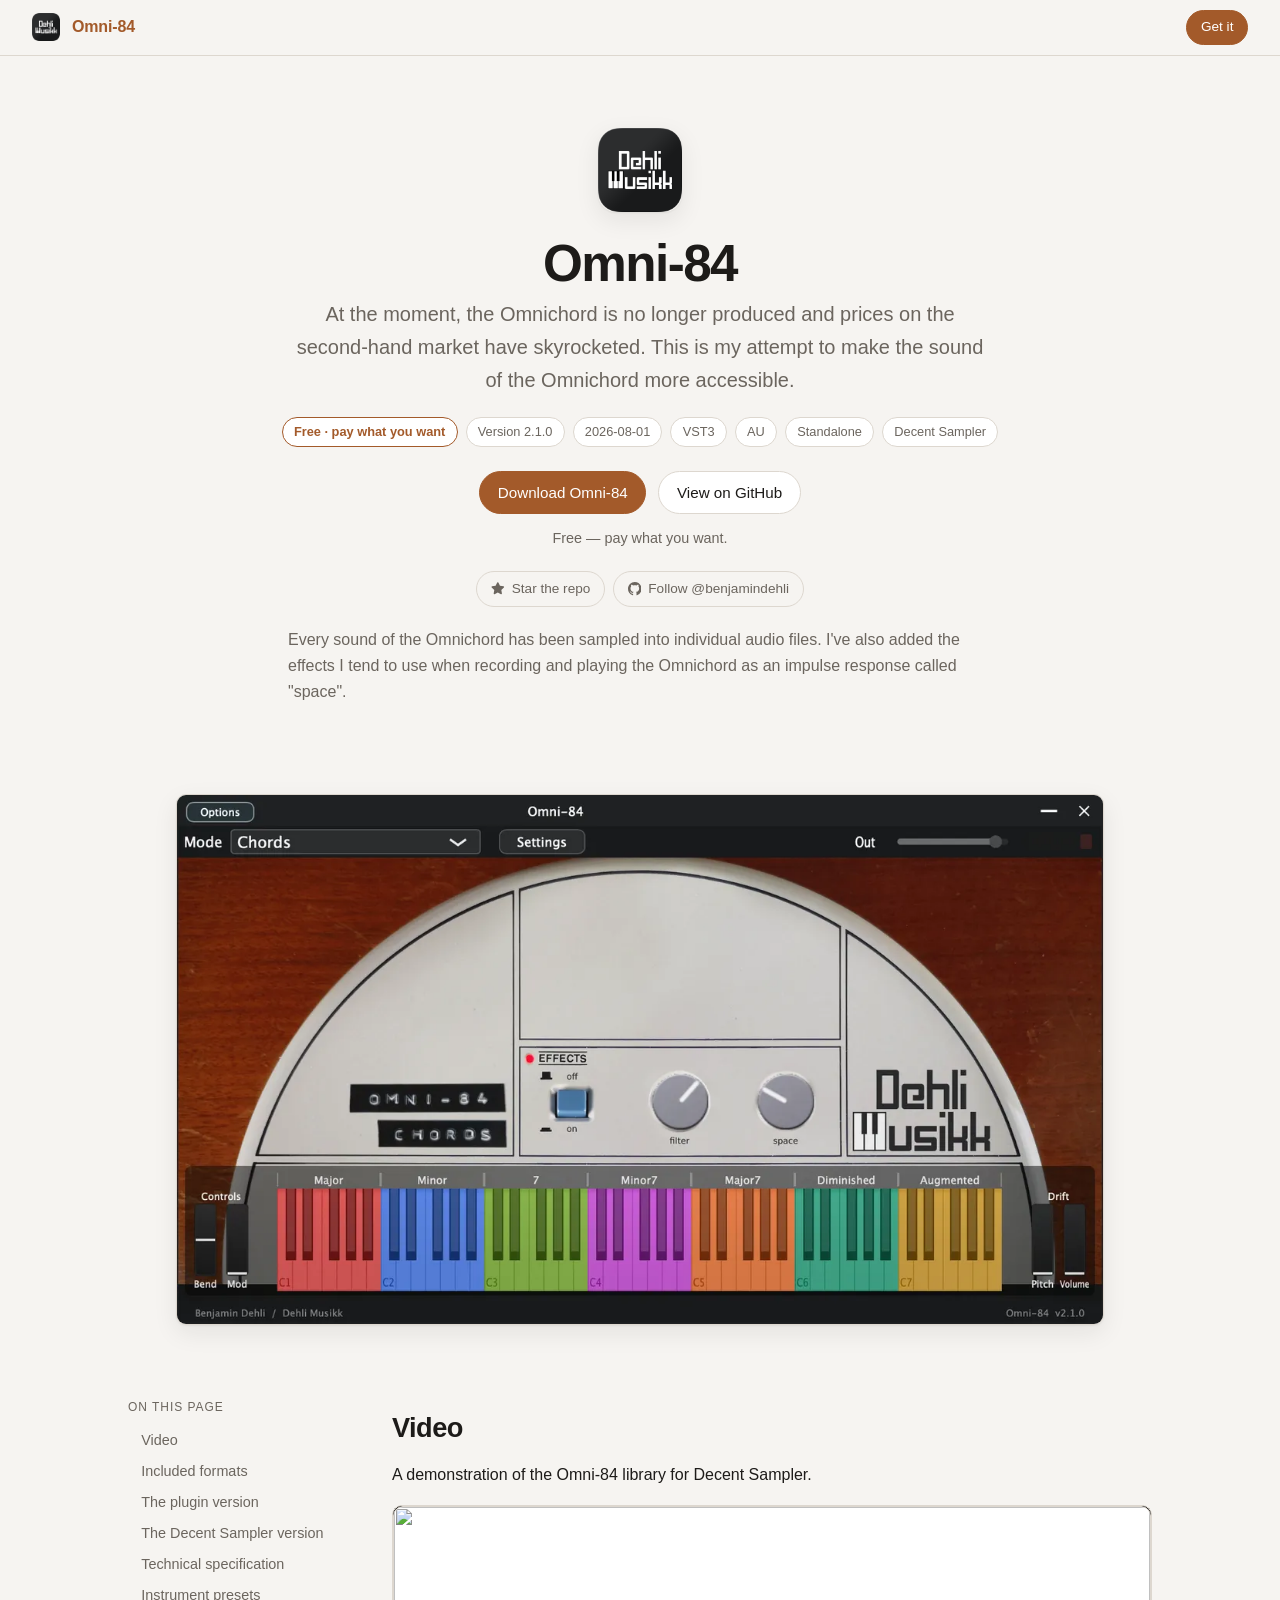
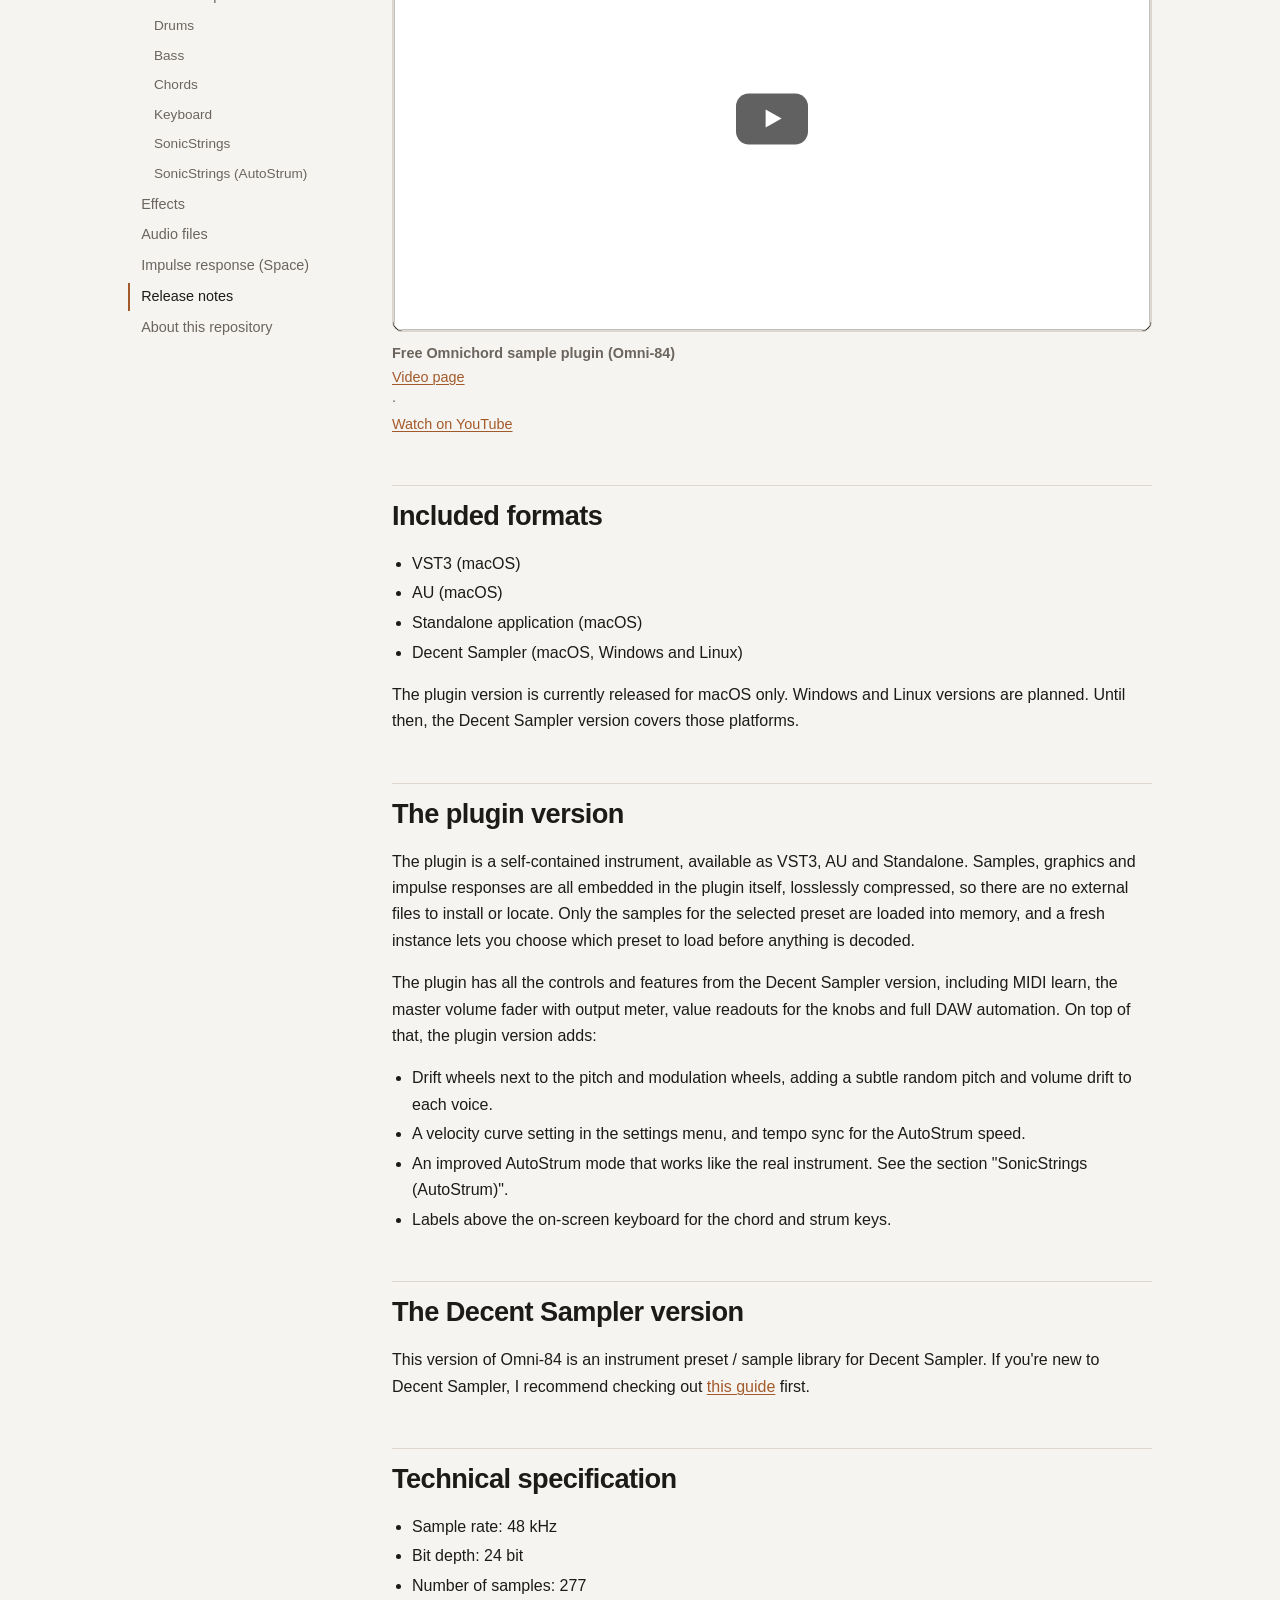
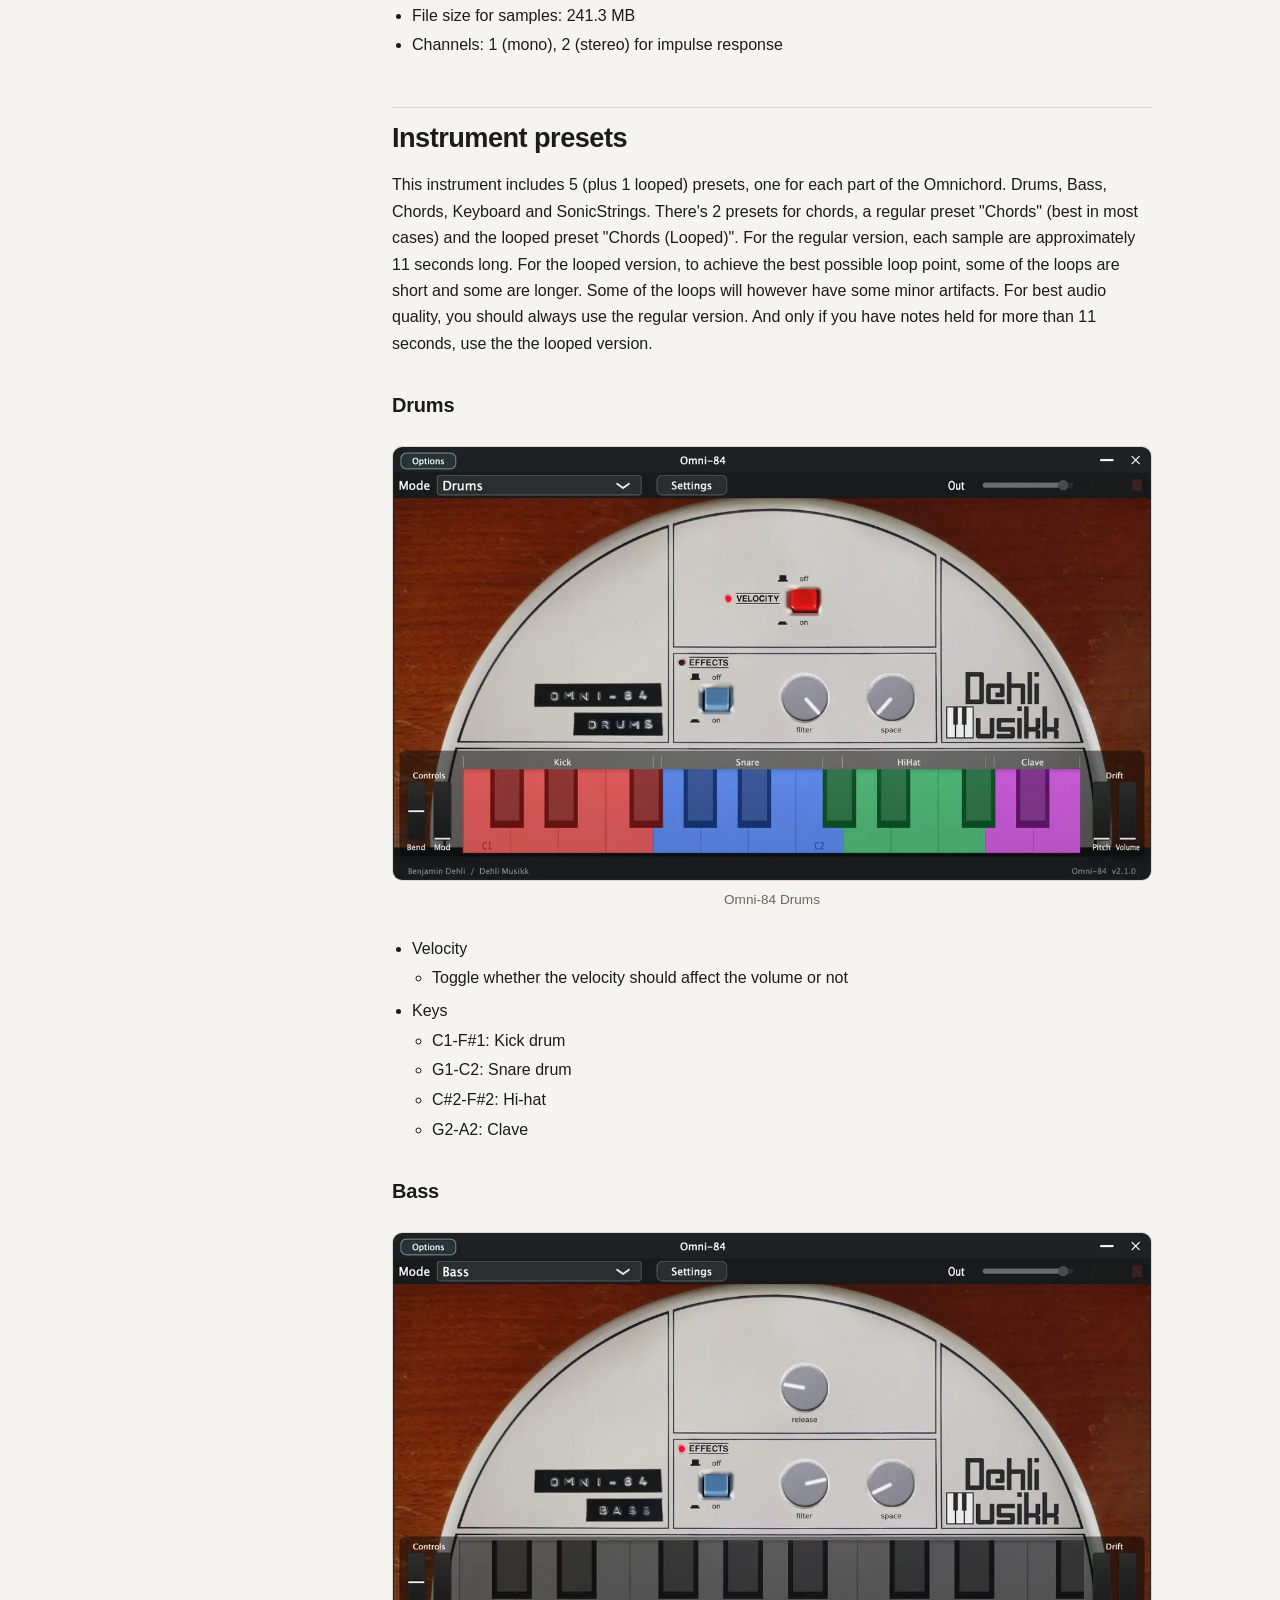
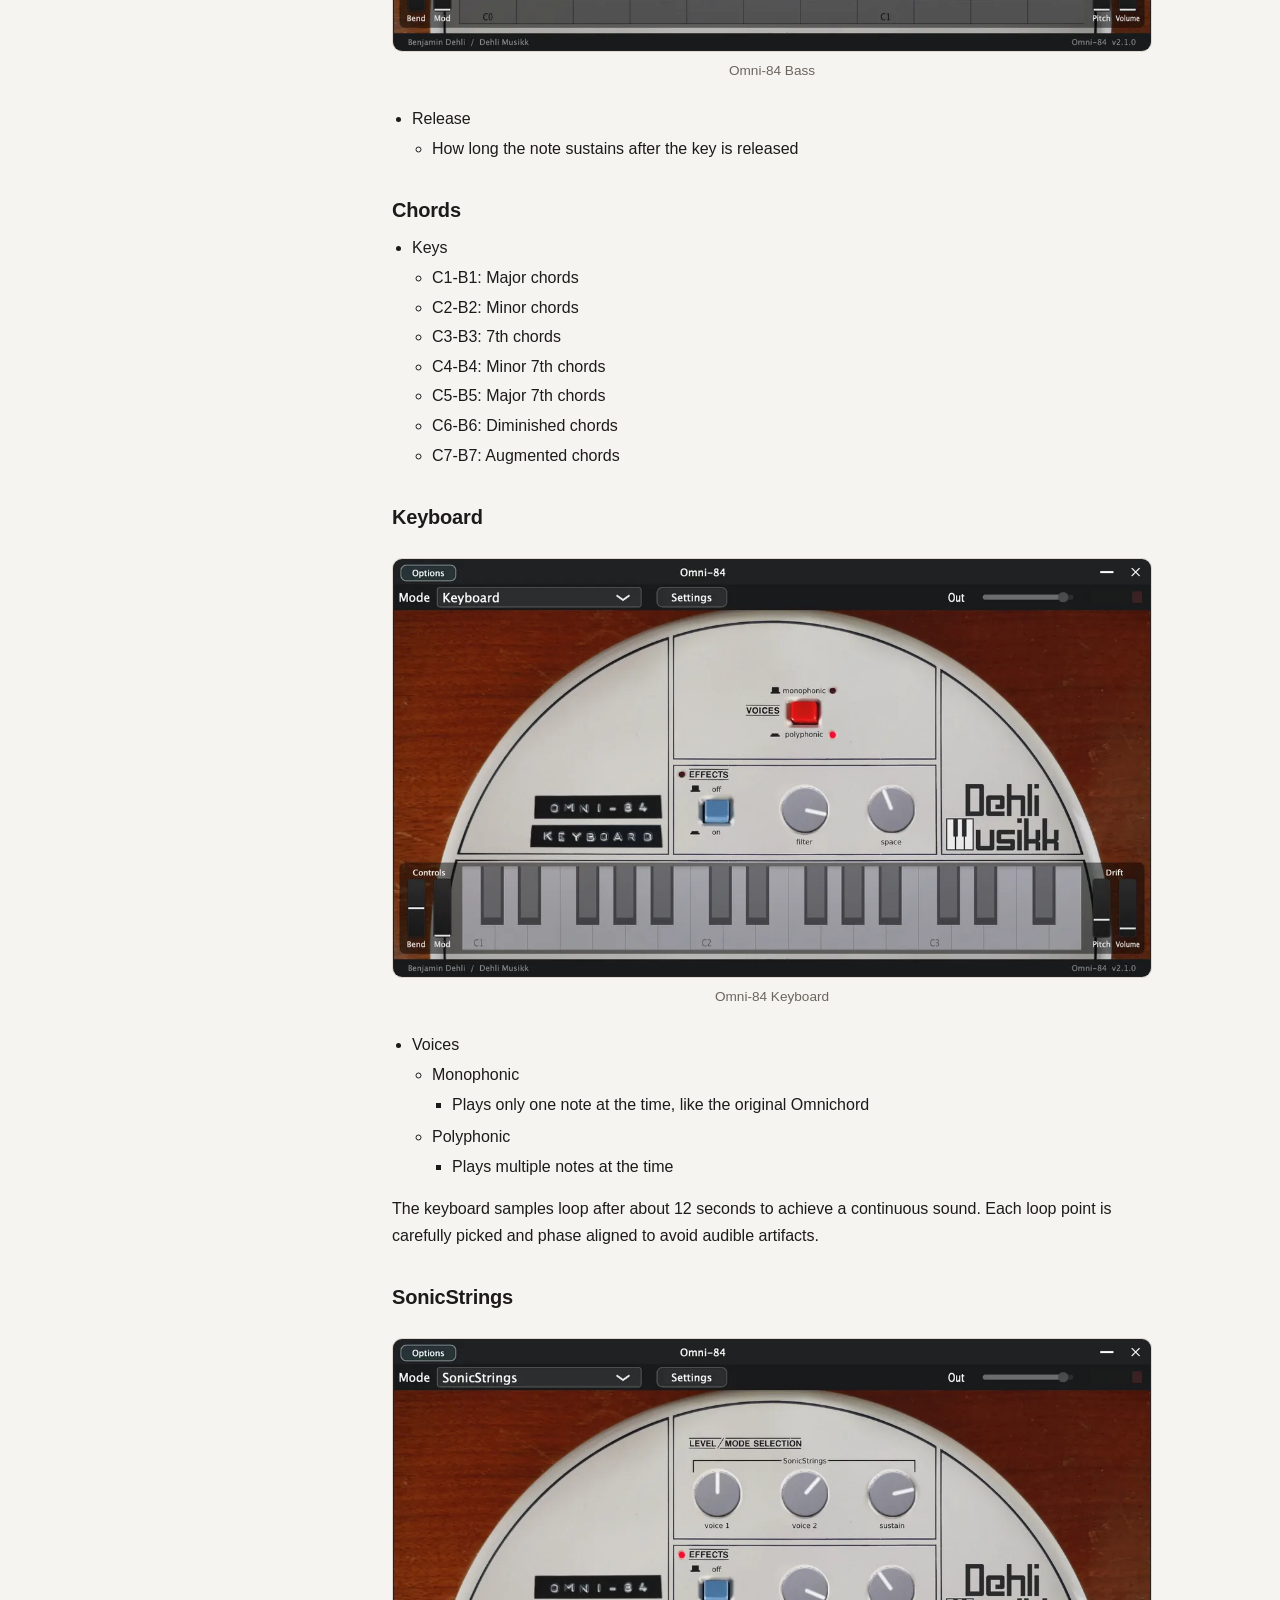
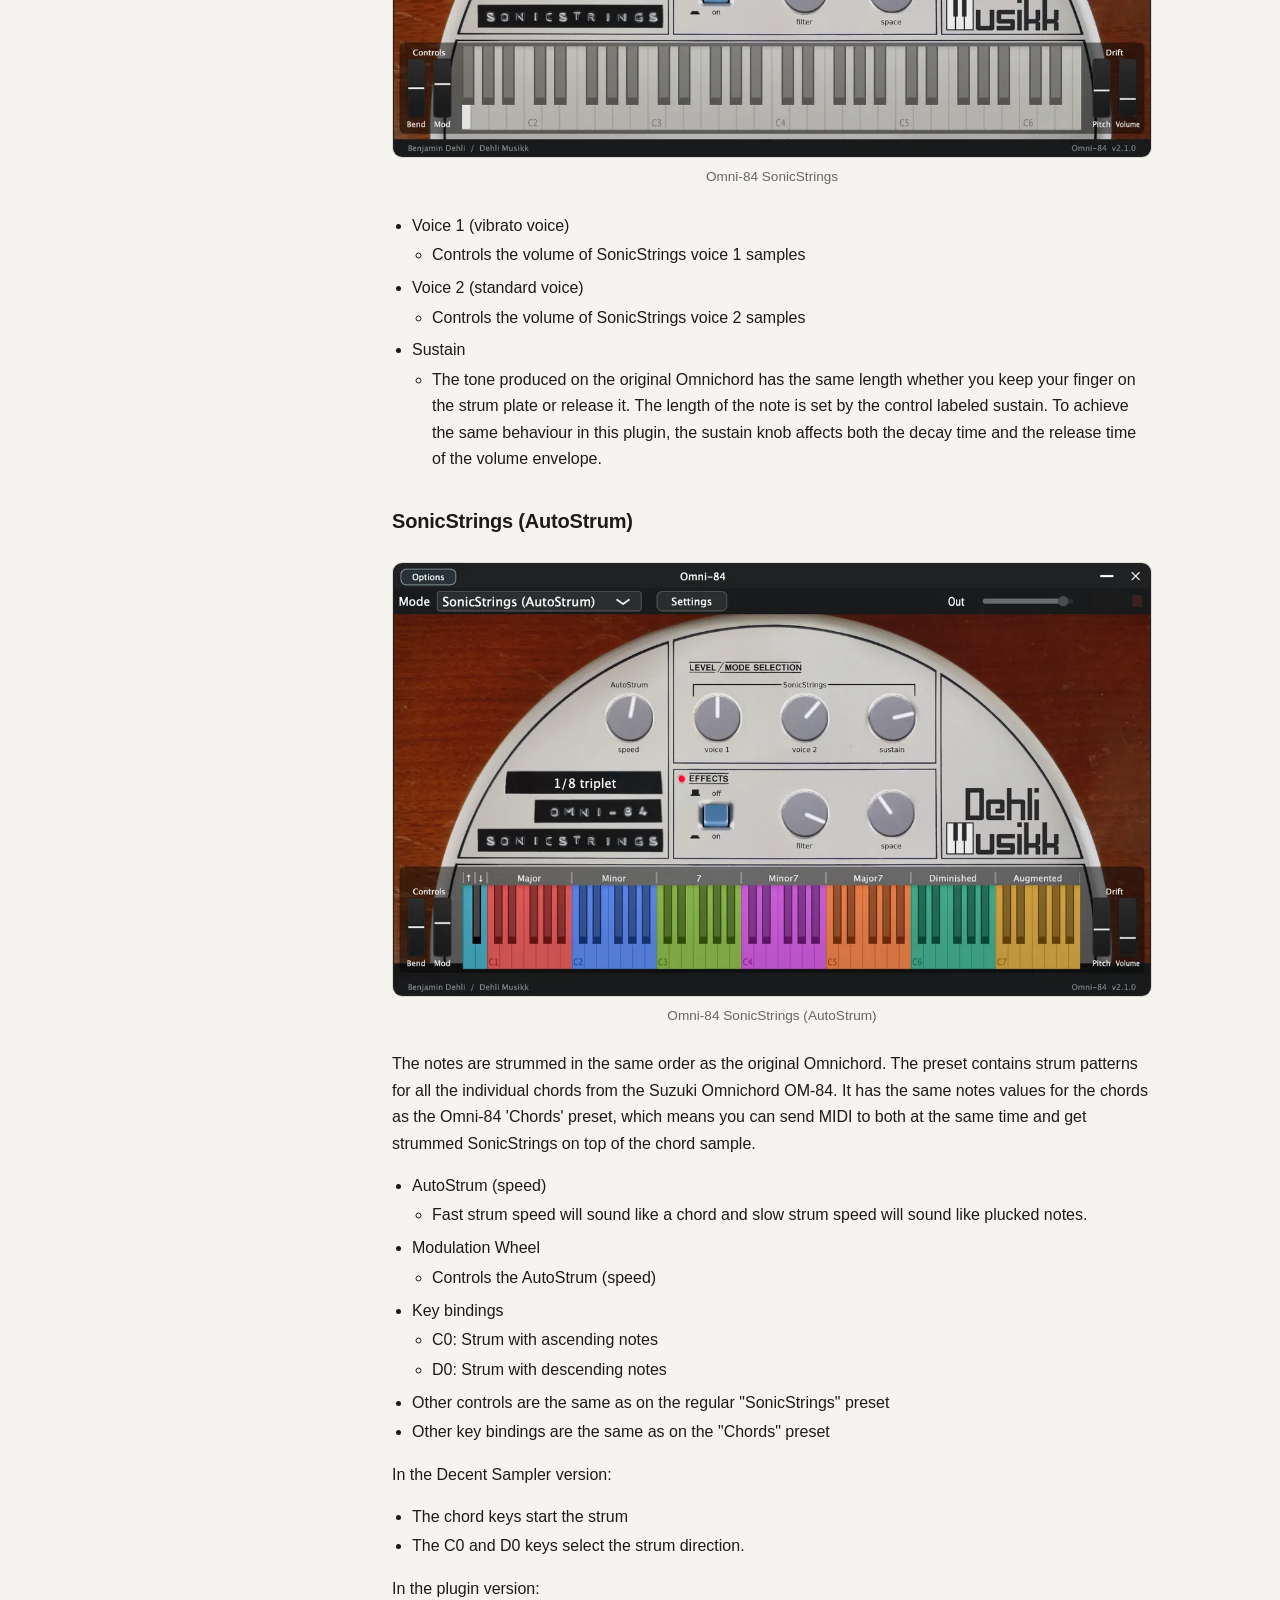
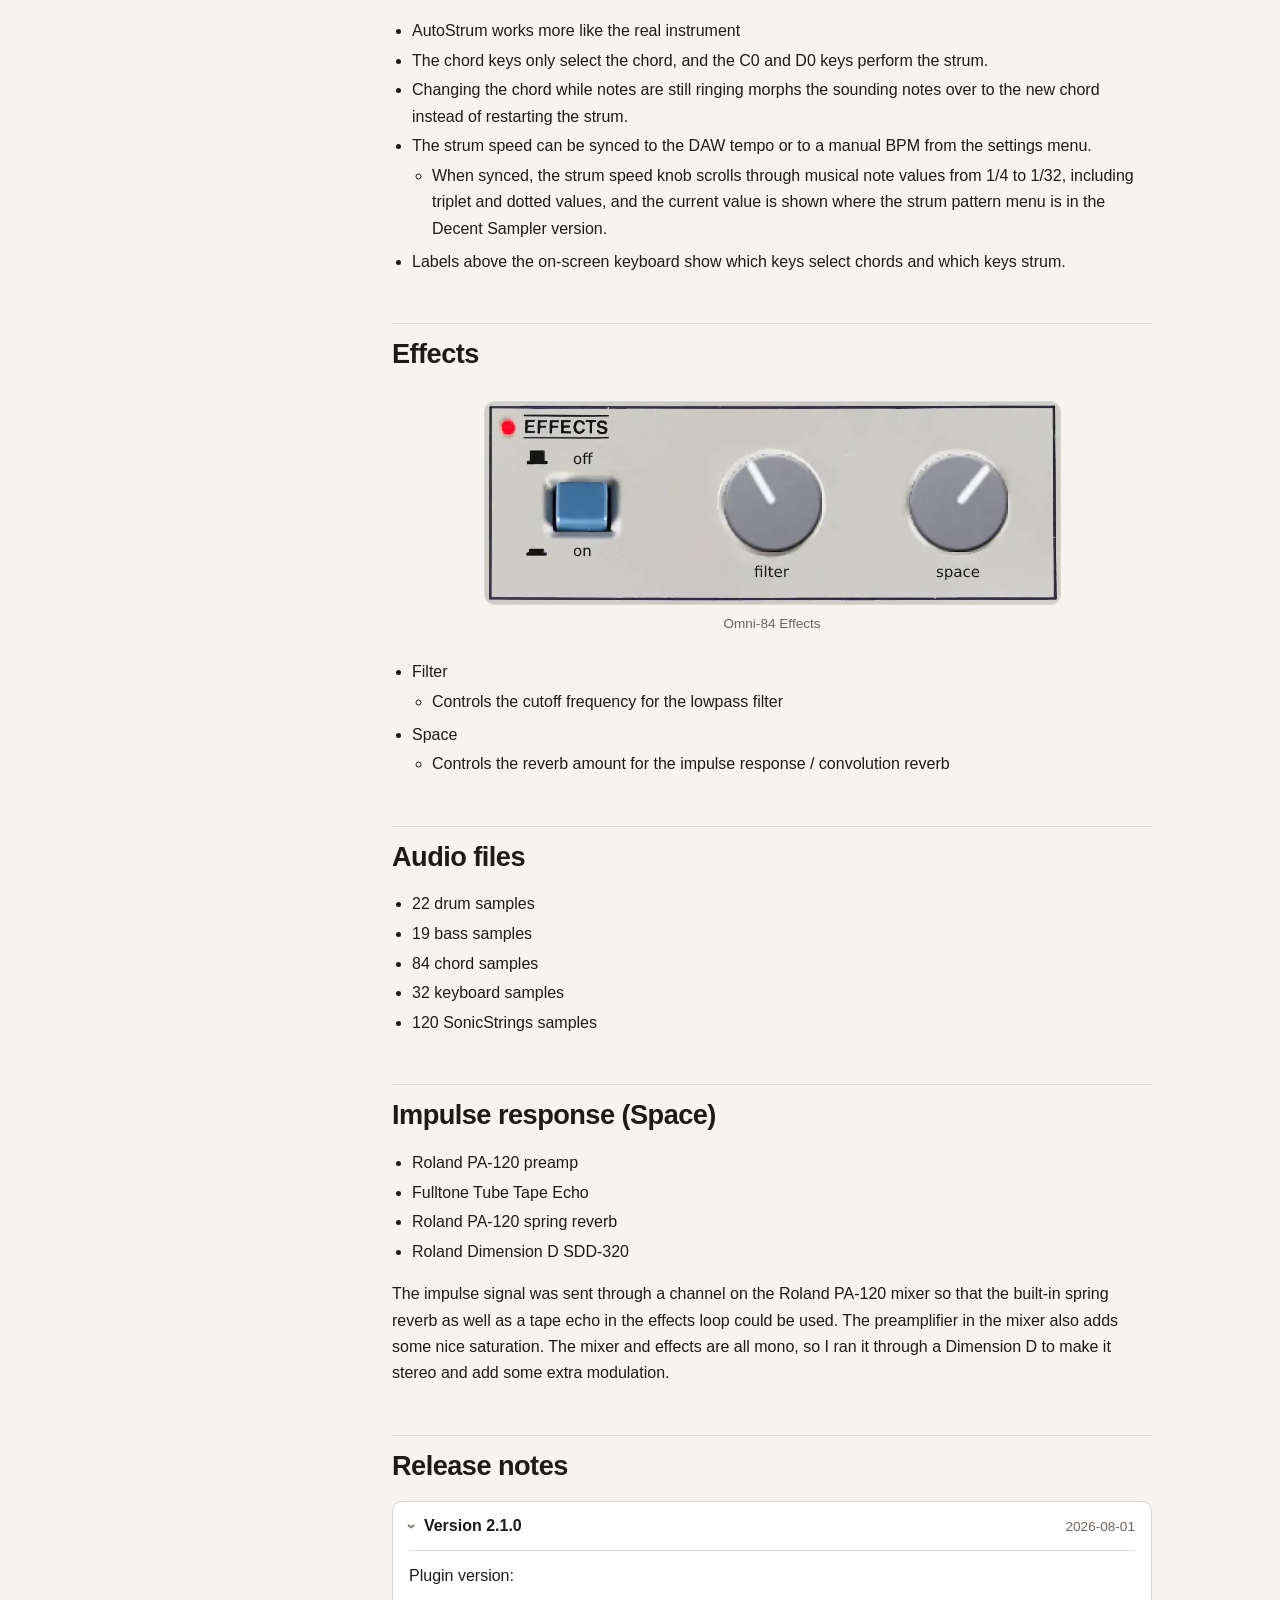
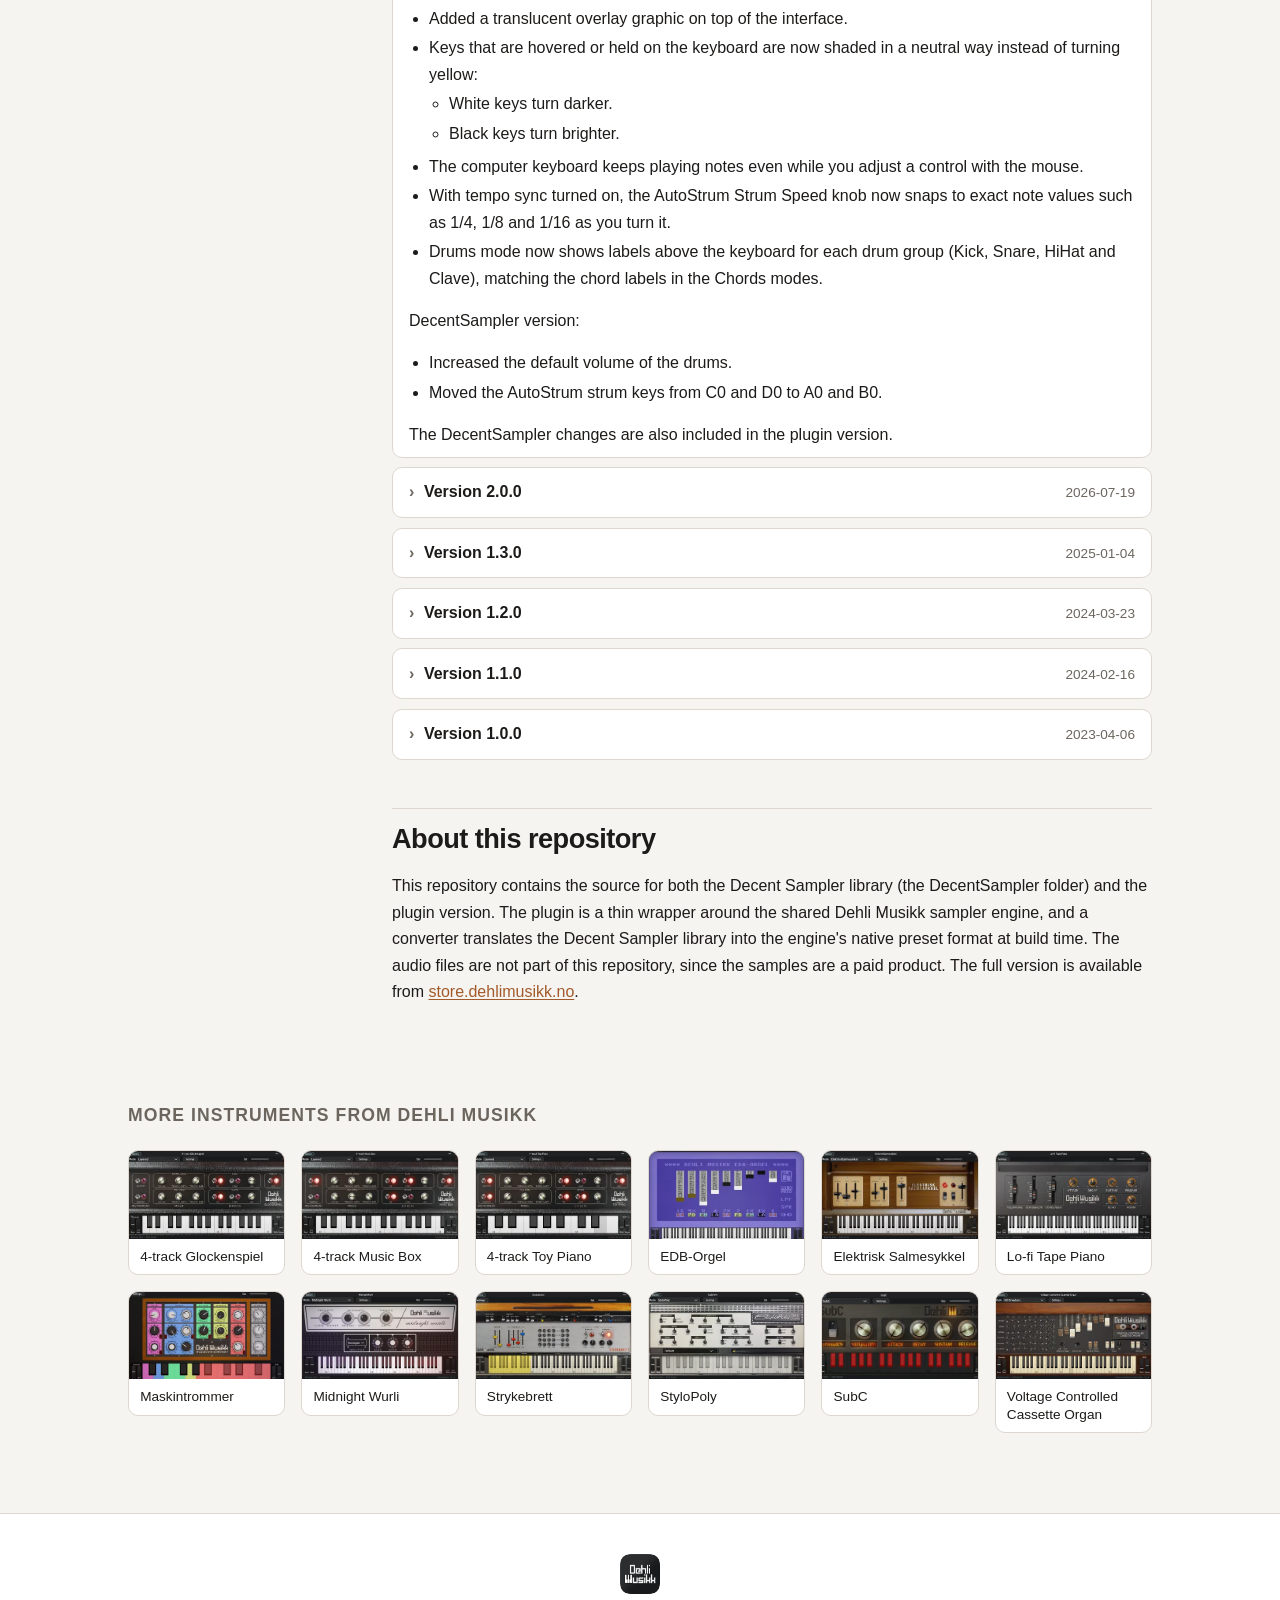
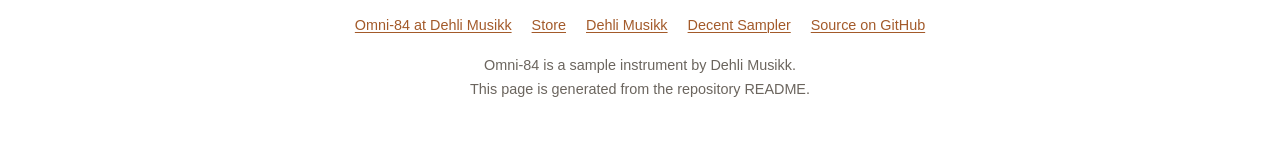
==== commit 9102300f: "Link to the product page at Dehli Musikk" ====
--- a/docs/index.html
+++ b/docs/index.html
@@ -377,6 +377,7 @@
 <footer>
   <img src="img/icon.png" alt="">
   <nav>
+    <a href="https://www.dehlimusikk.no/en/products/omni-84/" target="_blank" rel="noopener">Omni-84 at Dehli Musikk</a>
     <a href="https://store.dehlimusikk.no/l/omni-84" target="_blank" rel="noopener">Store</a>
     <a href="https://www.dehlimusikk.no/" target="_blank" rel="noopener">Dehli Musikk</a>
     <a href="https://www.decentsamples.com/product/decent-sampler-plugin/" target="_blank" rel="noopener">Decent Sampler</a>
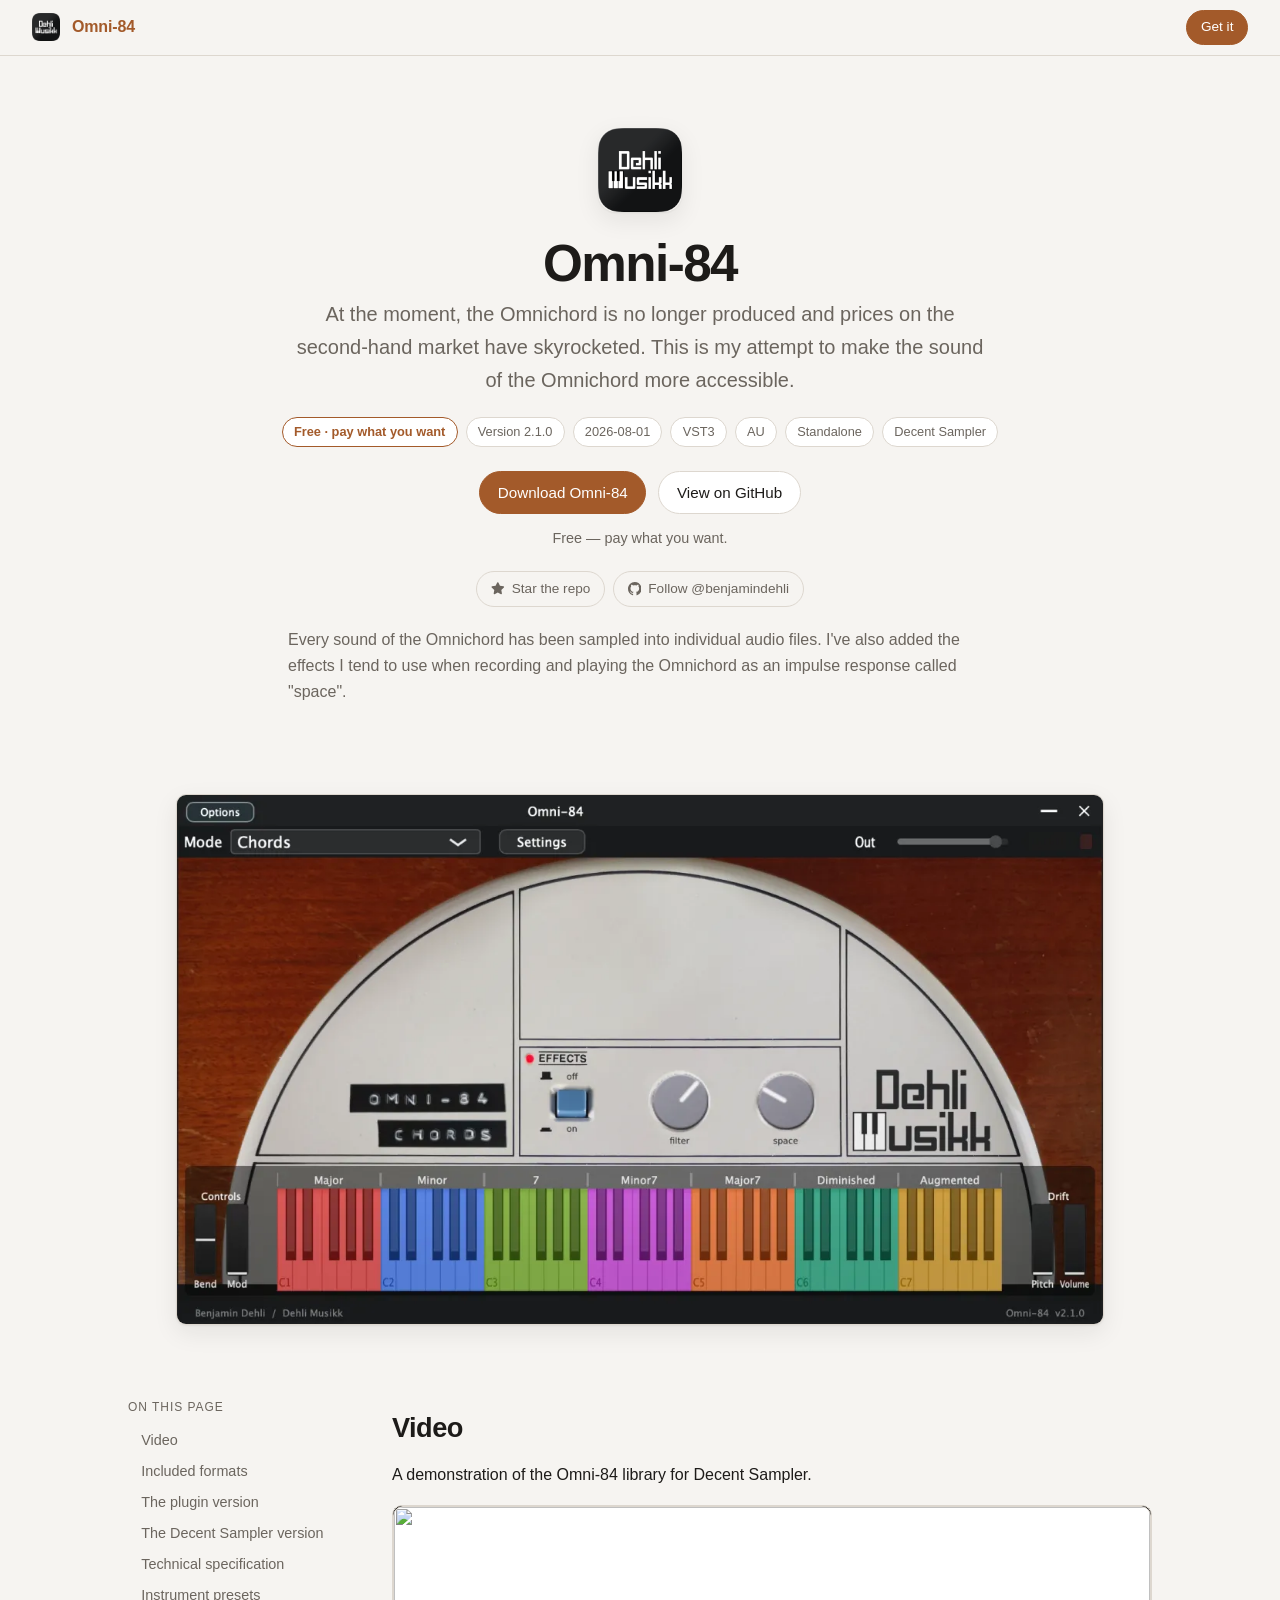
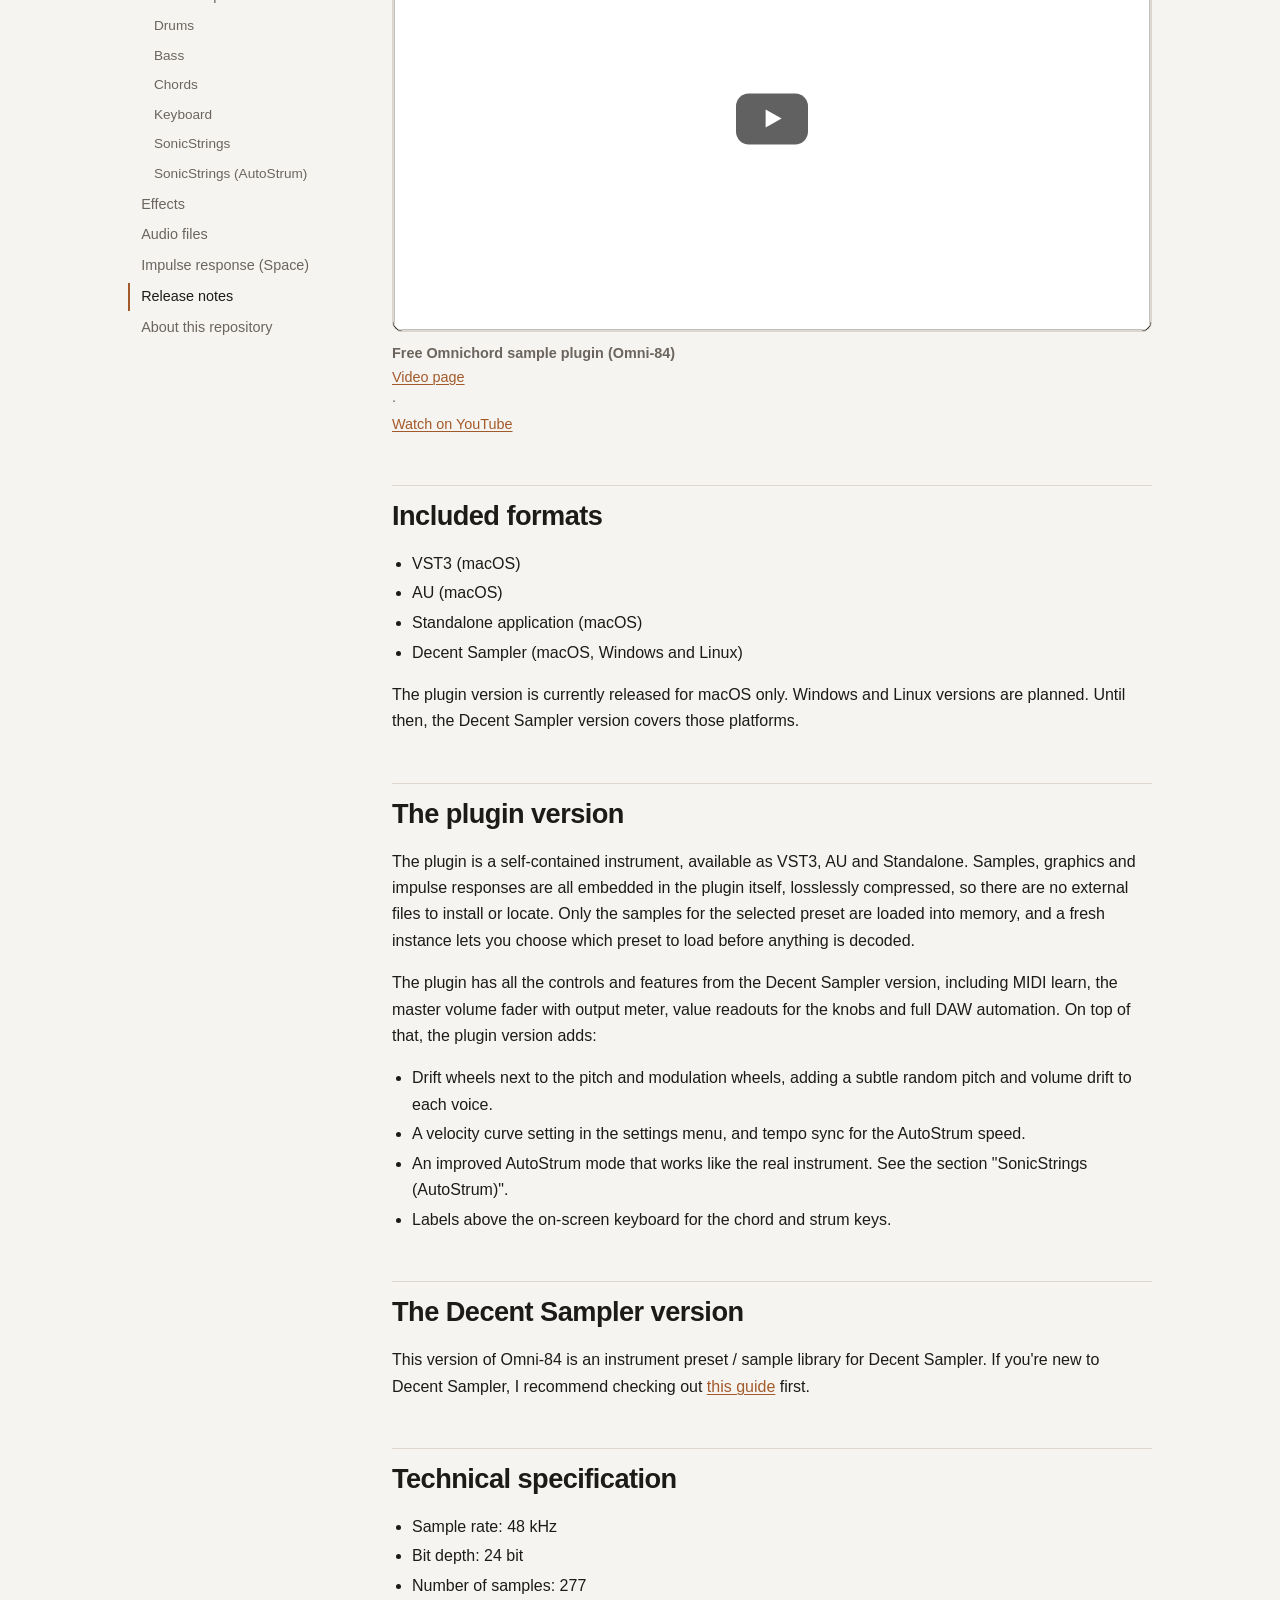
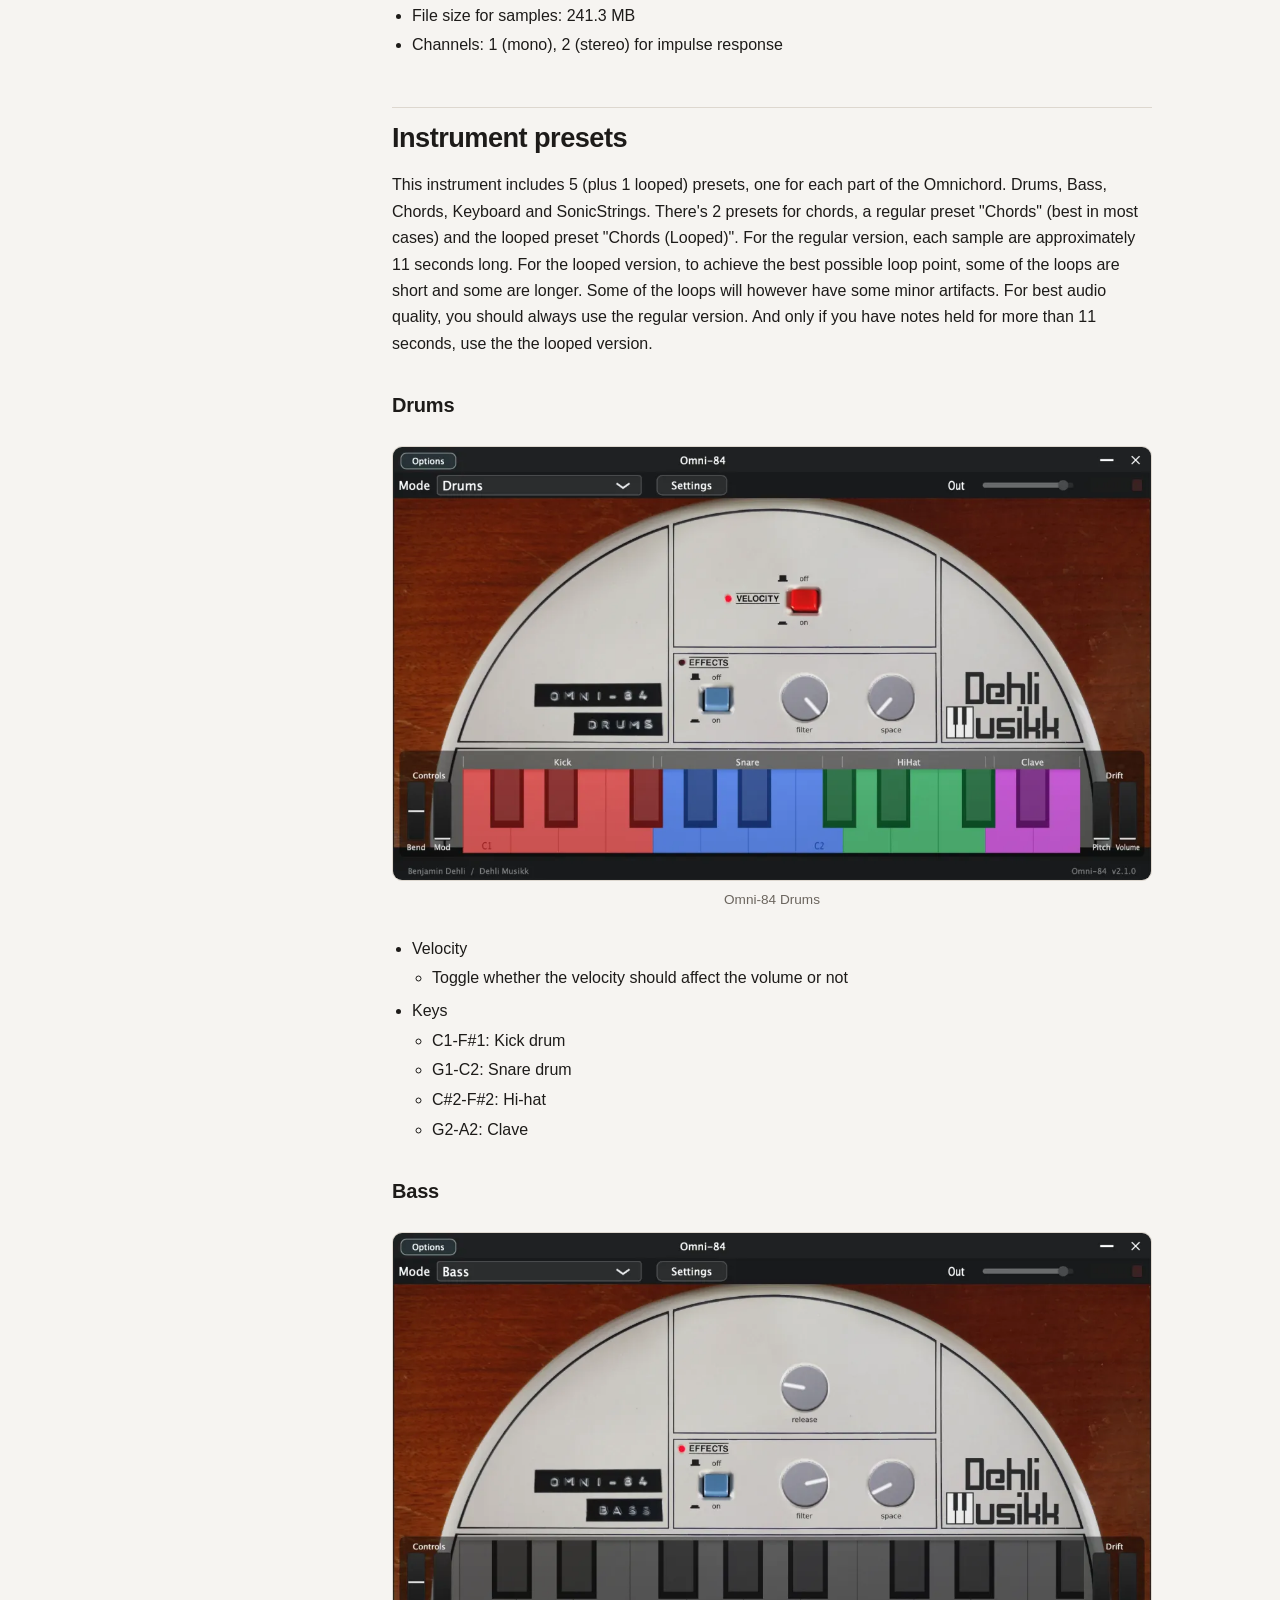
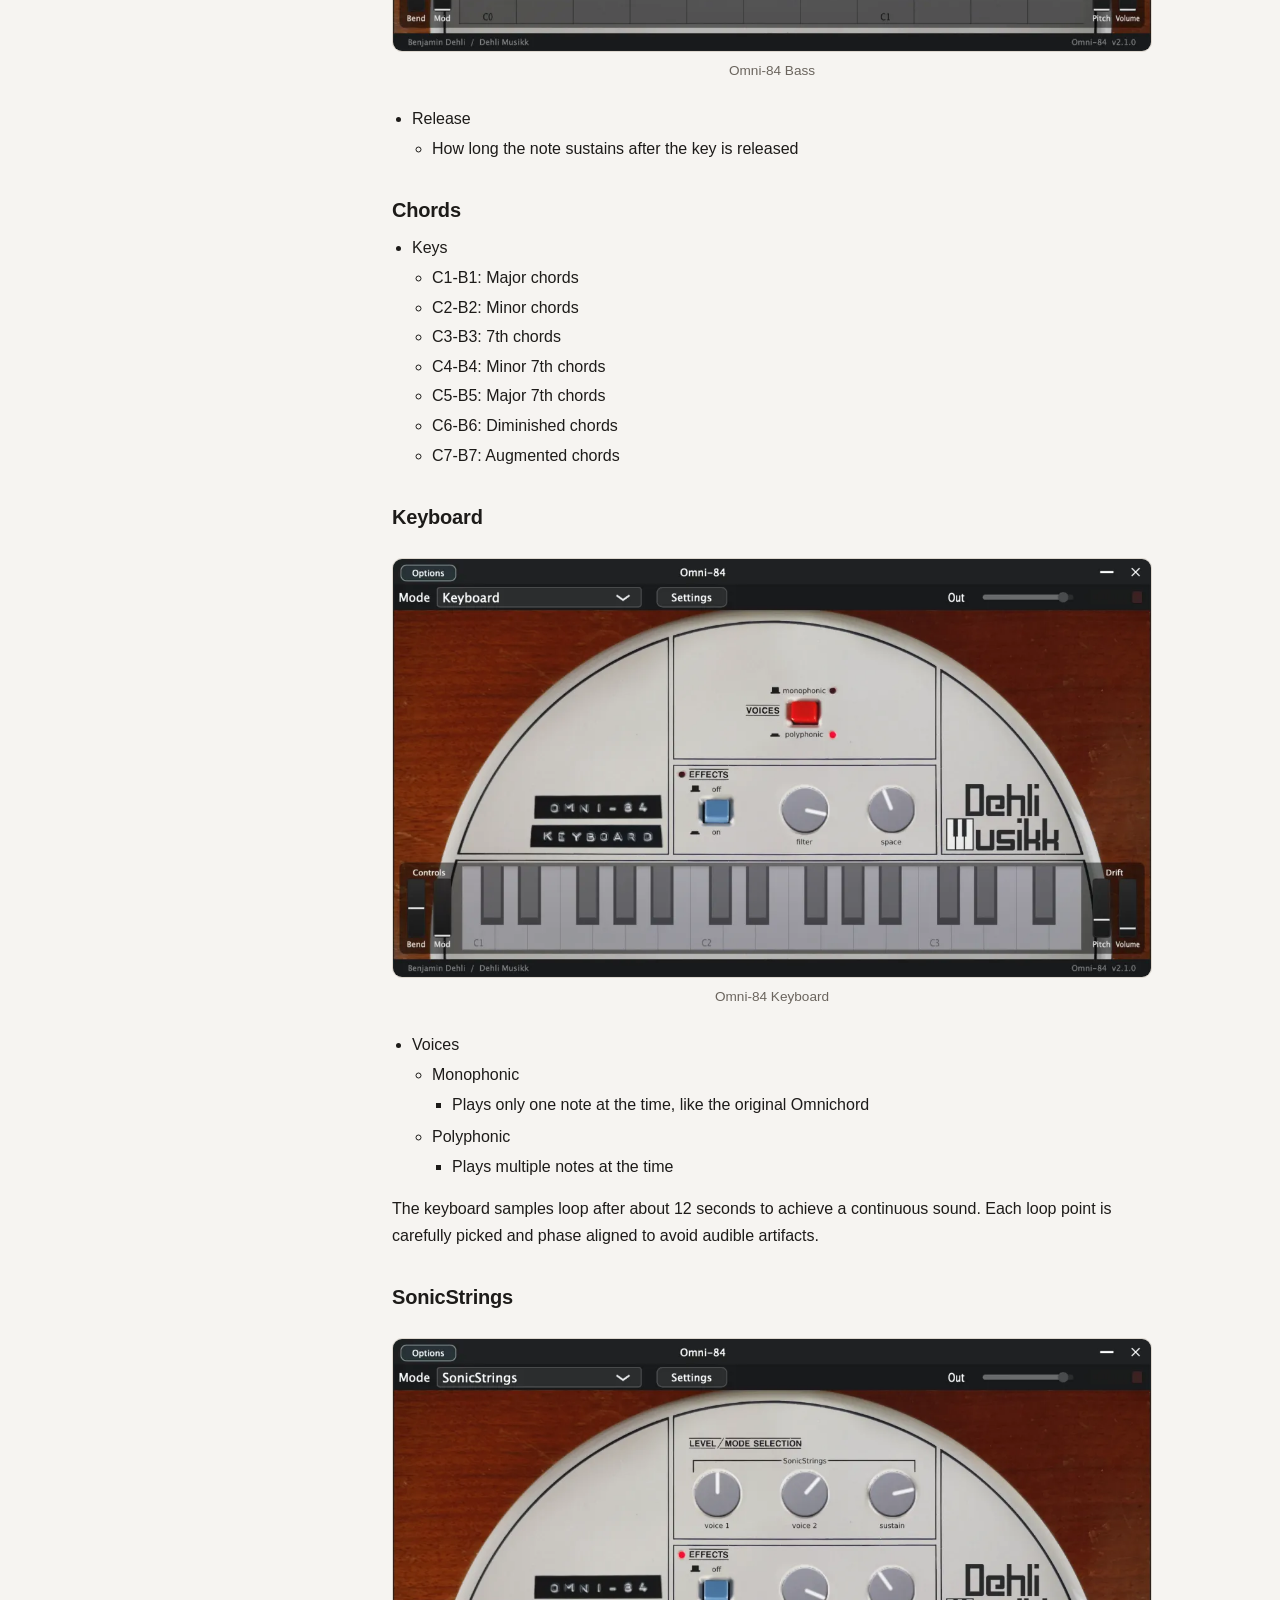
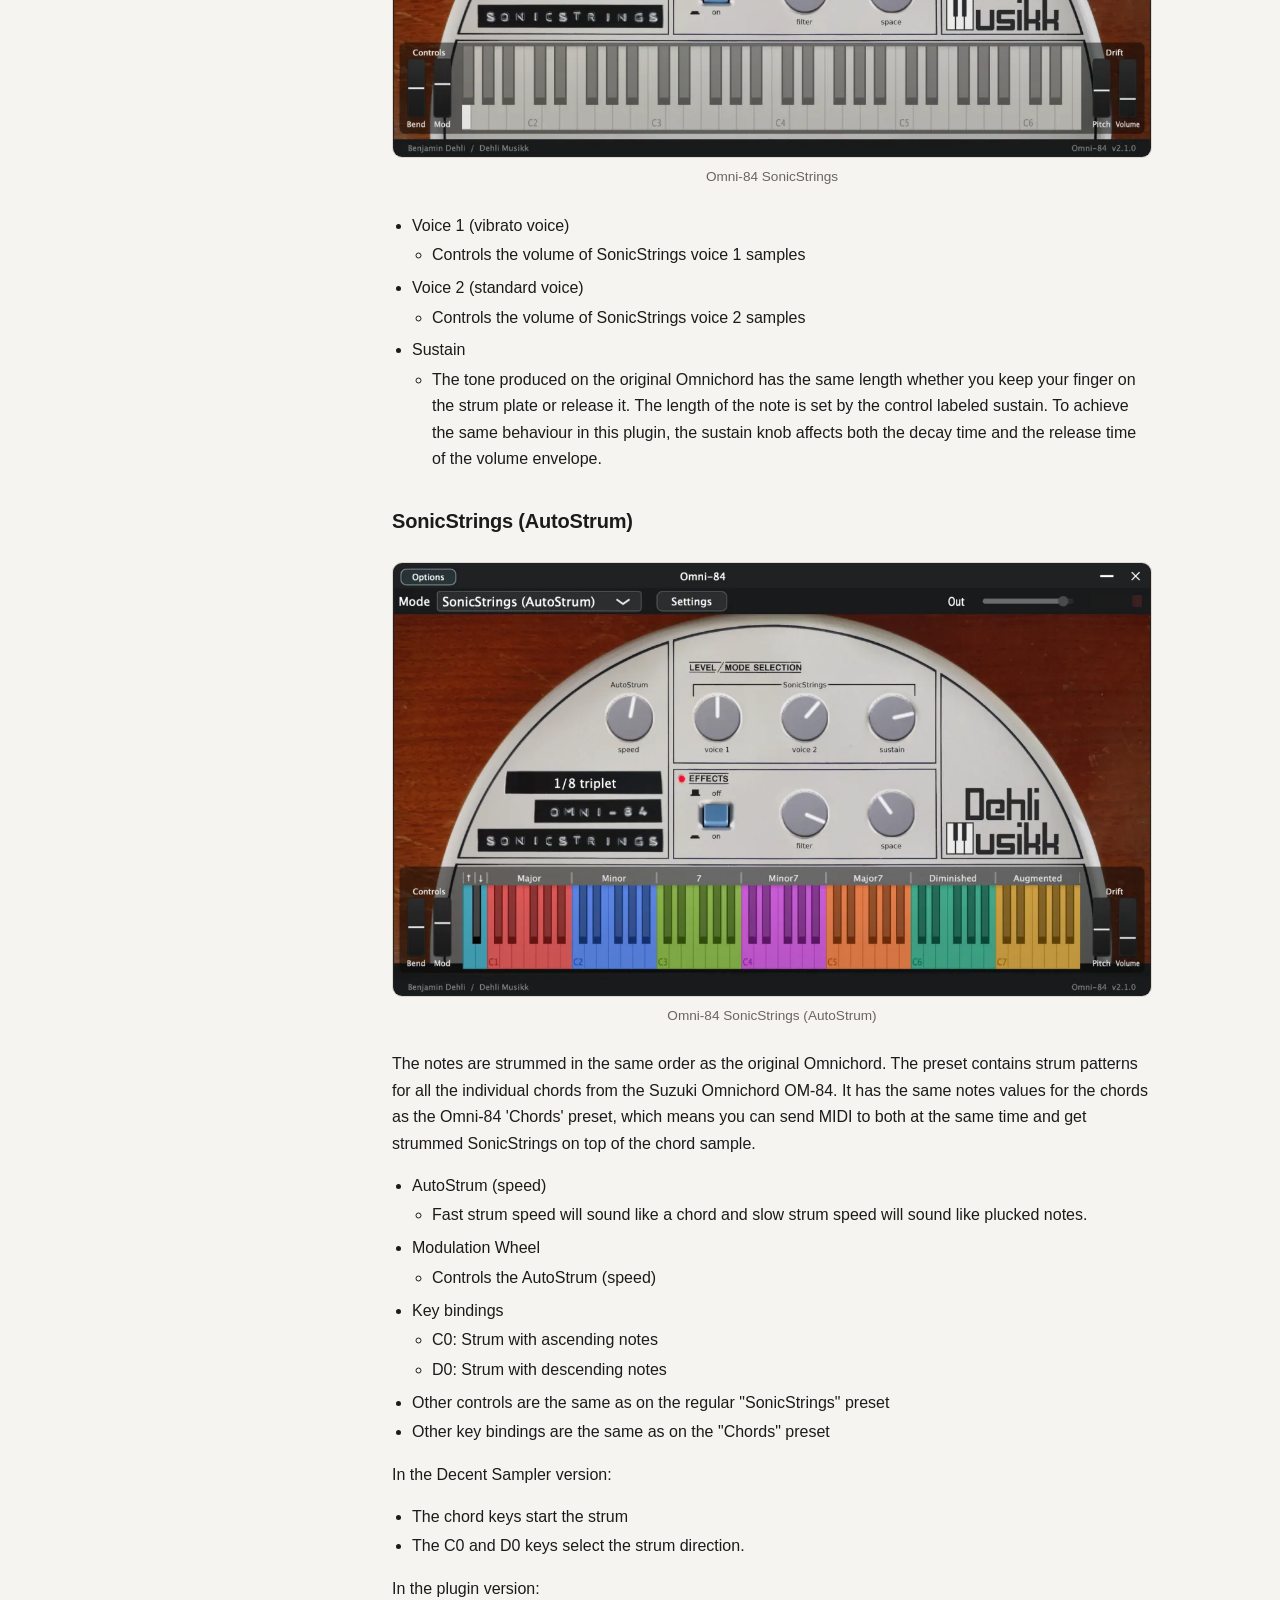
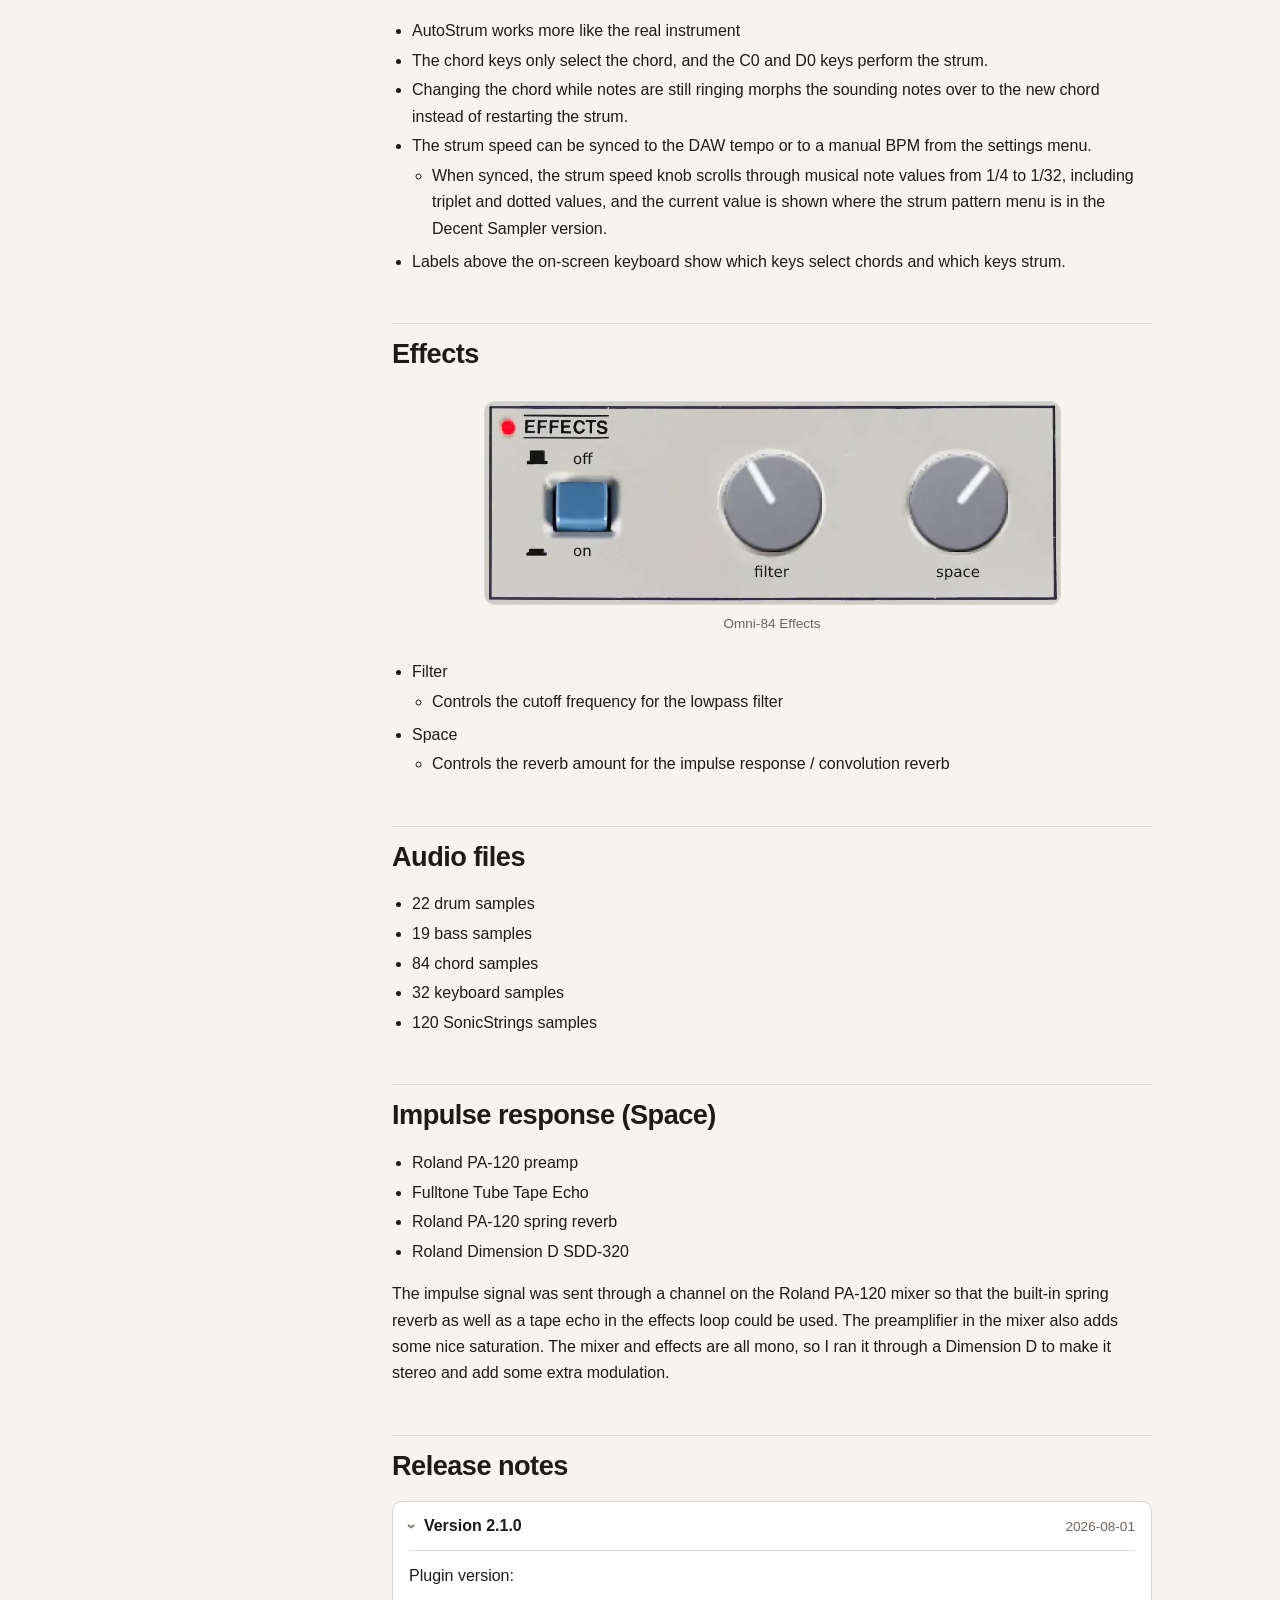
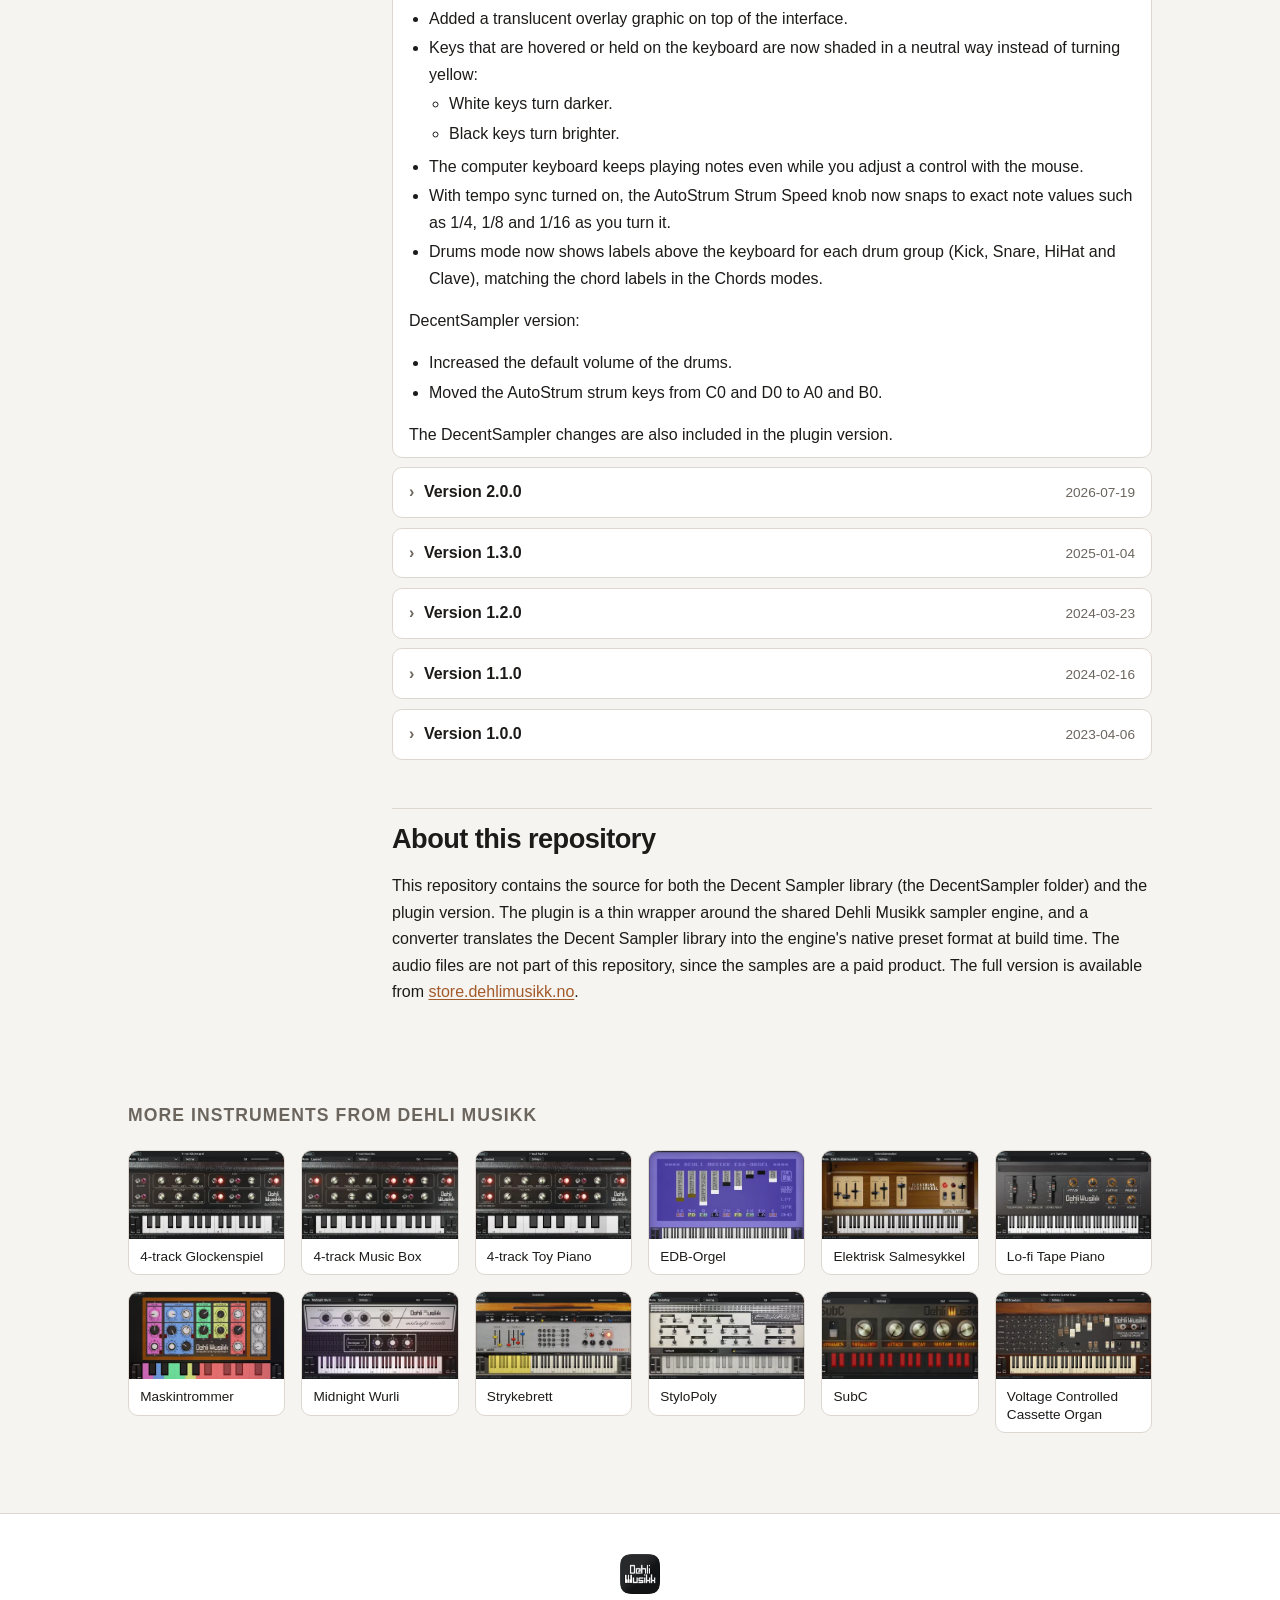
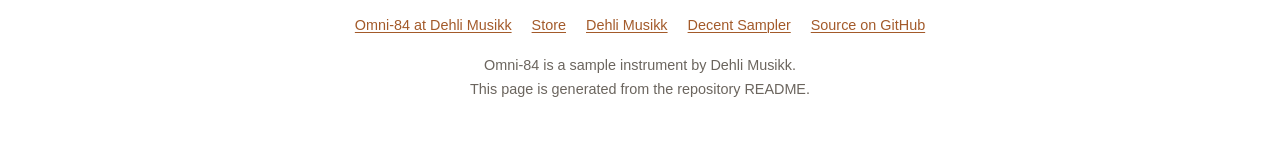
==== commit 52fec16c: "Add the KVR Audio links to the product page" ====
--- a/docs/index.html
+++ b/docs/index.html
@@ -128,7 +128,7 @@
         "https://www.cylex.no/bedrift-produkt/omni-84_223137.html",
         "https://www.youtube.com/watch?v=dAxy1PFxv3U",
         "https://www.youtube.com/watch?v=qGyaNVAG-js",
-        "https://www.pianobook.co.uk/packs/omni-84/",
+        "https://www.kvraudio.com/product/omni-84-by-dehli-musikk",
         "https://github.com/benjamindehli/Omni-84"
       ],
       "isAccessibleForFree": true,
@@ -156,7 +156,10 @@
       "@type": "Organization",
       "@id": "https://www.dehlimusikk.no/",
       "name": "Dehli Musikk",
-      "url": "https://www.dehlimusikk.no/"
+      "url": "https://www.dehlimusikk.no/",
+      "sameAs": [
+        "https://www.kvraudio.com/developer/dehli-musikk"
+      ]
     }
   ]
 }
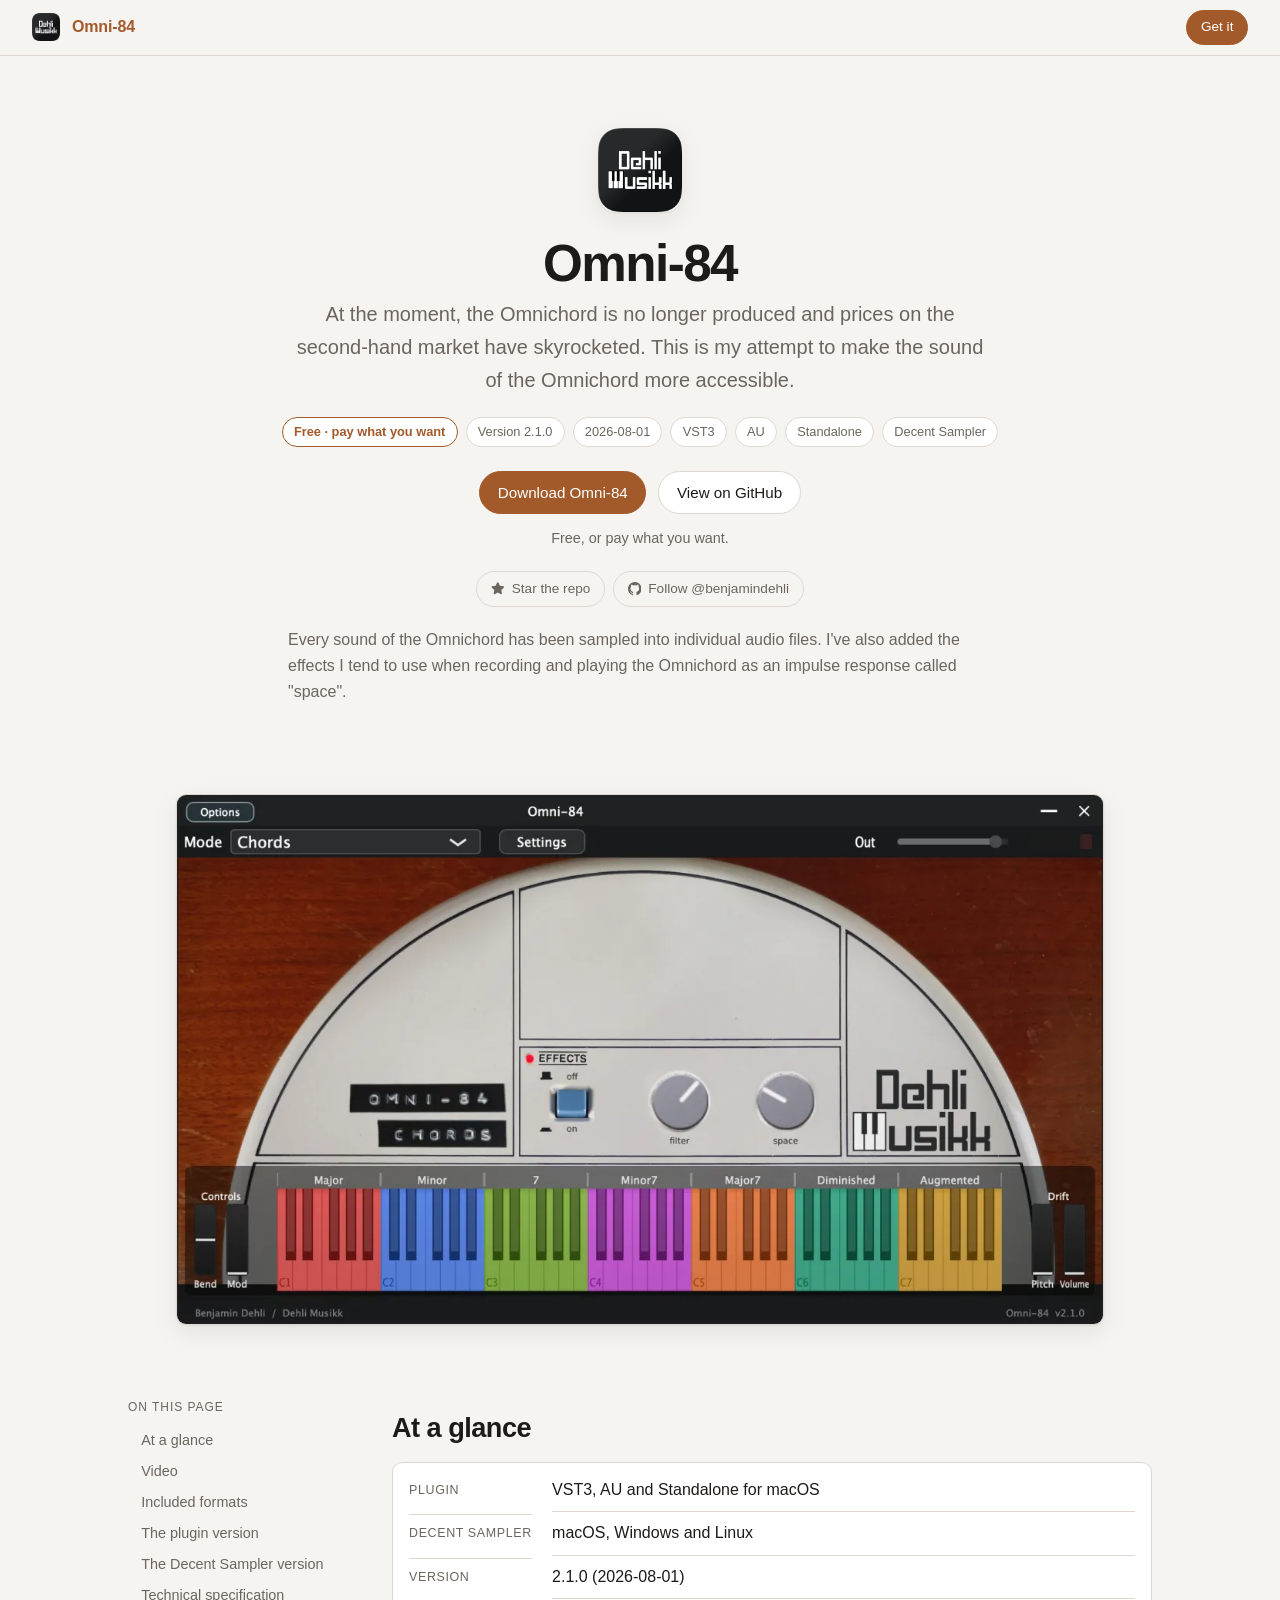
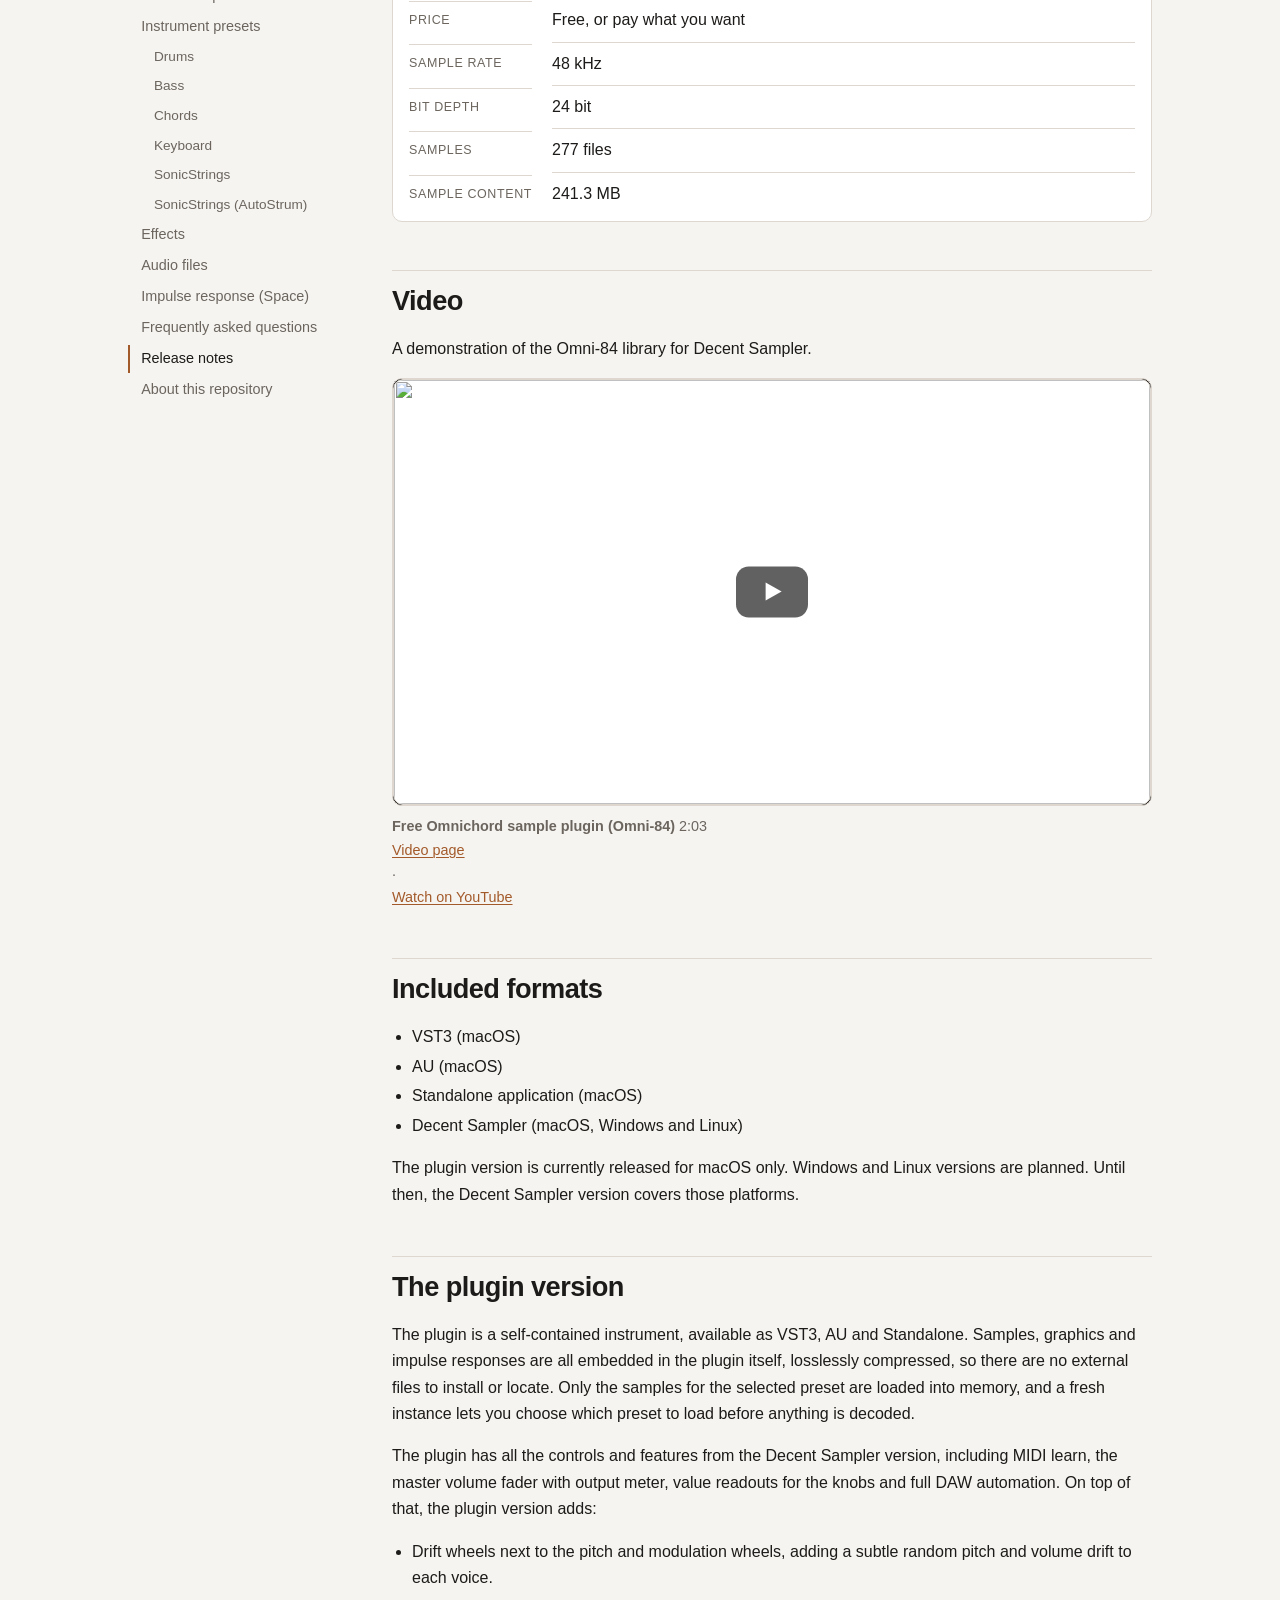
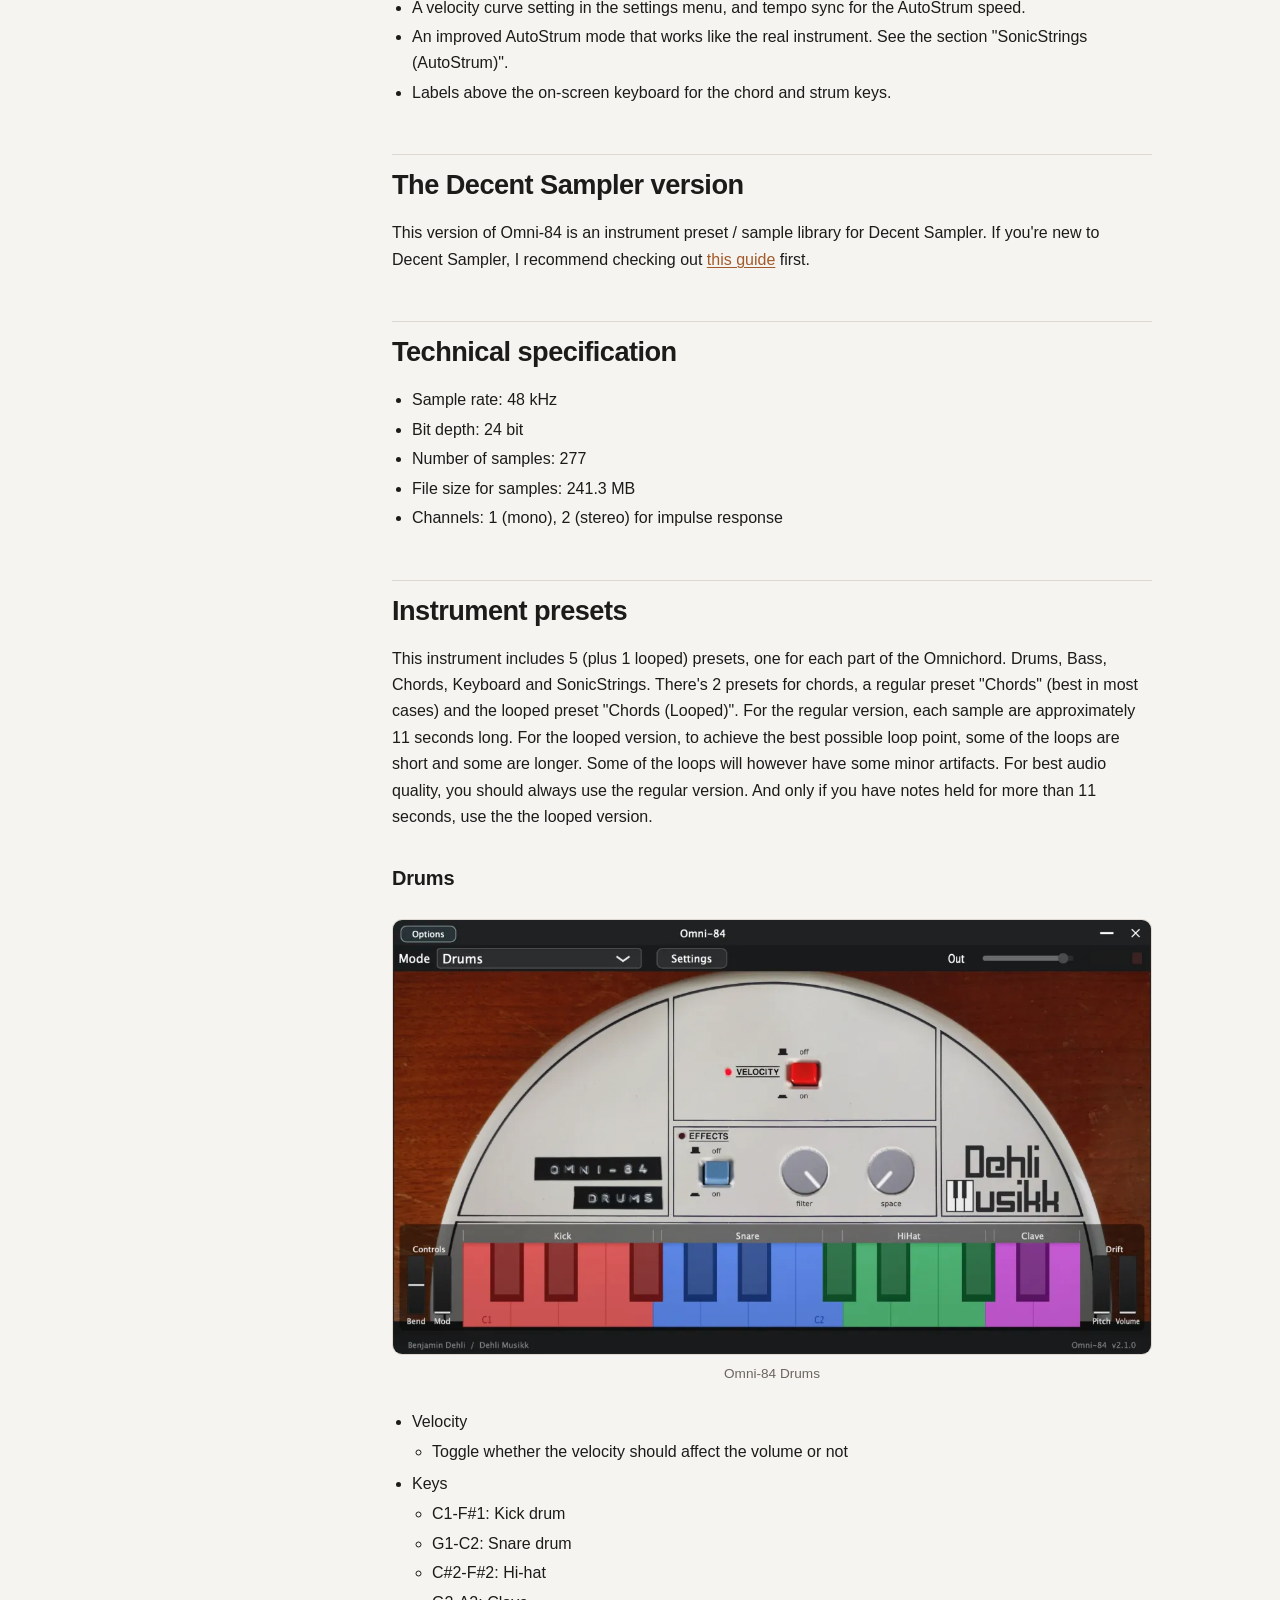
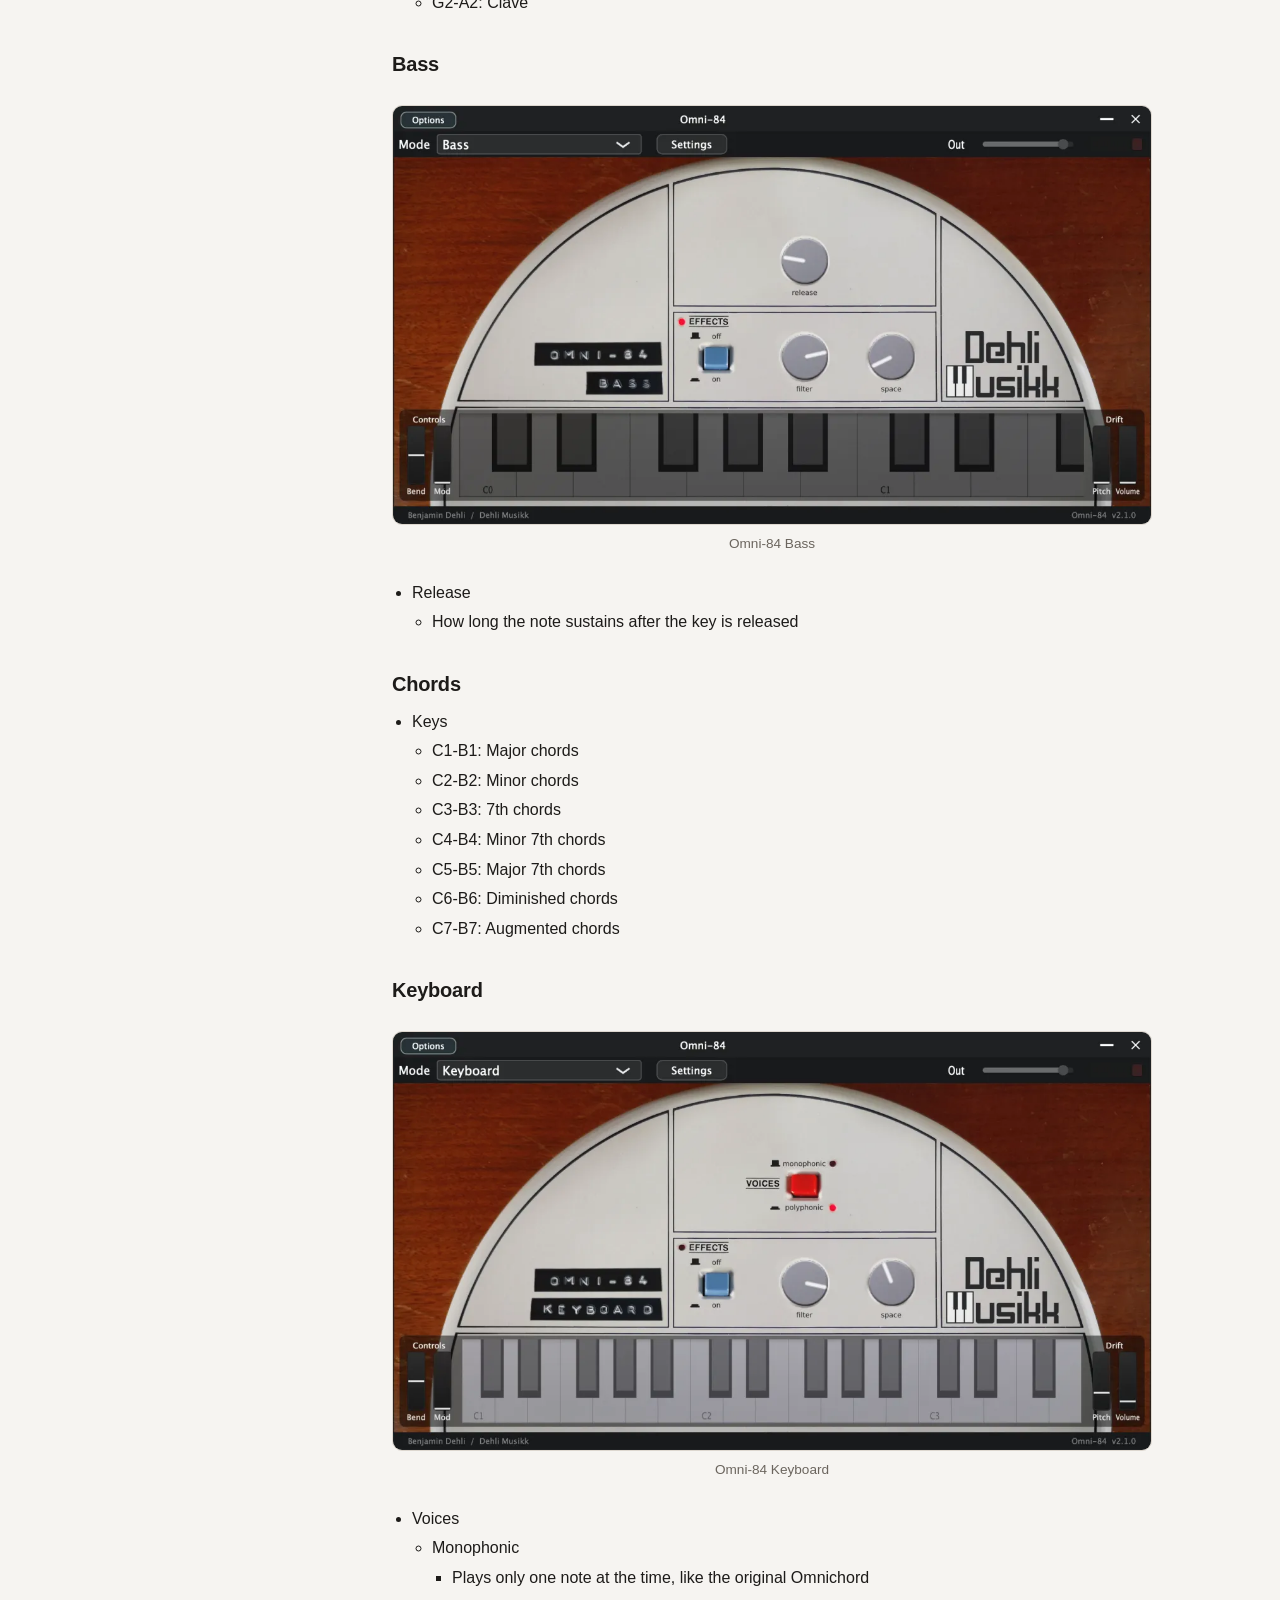
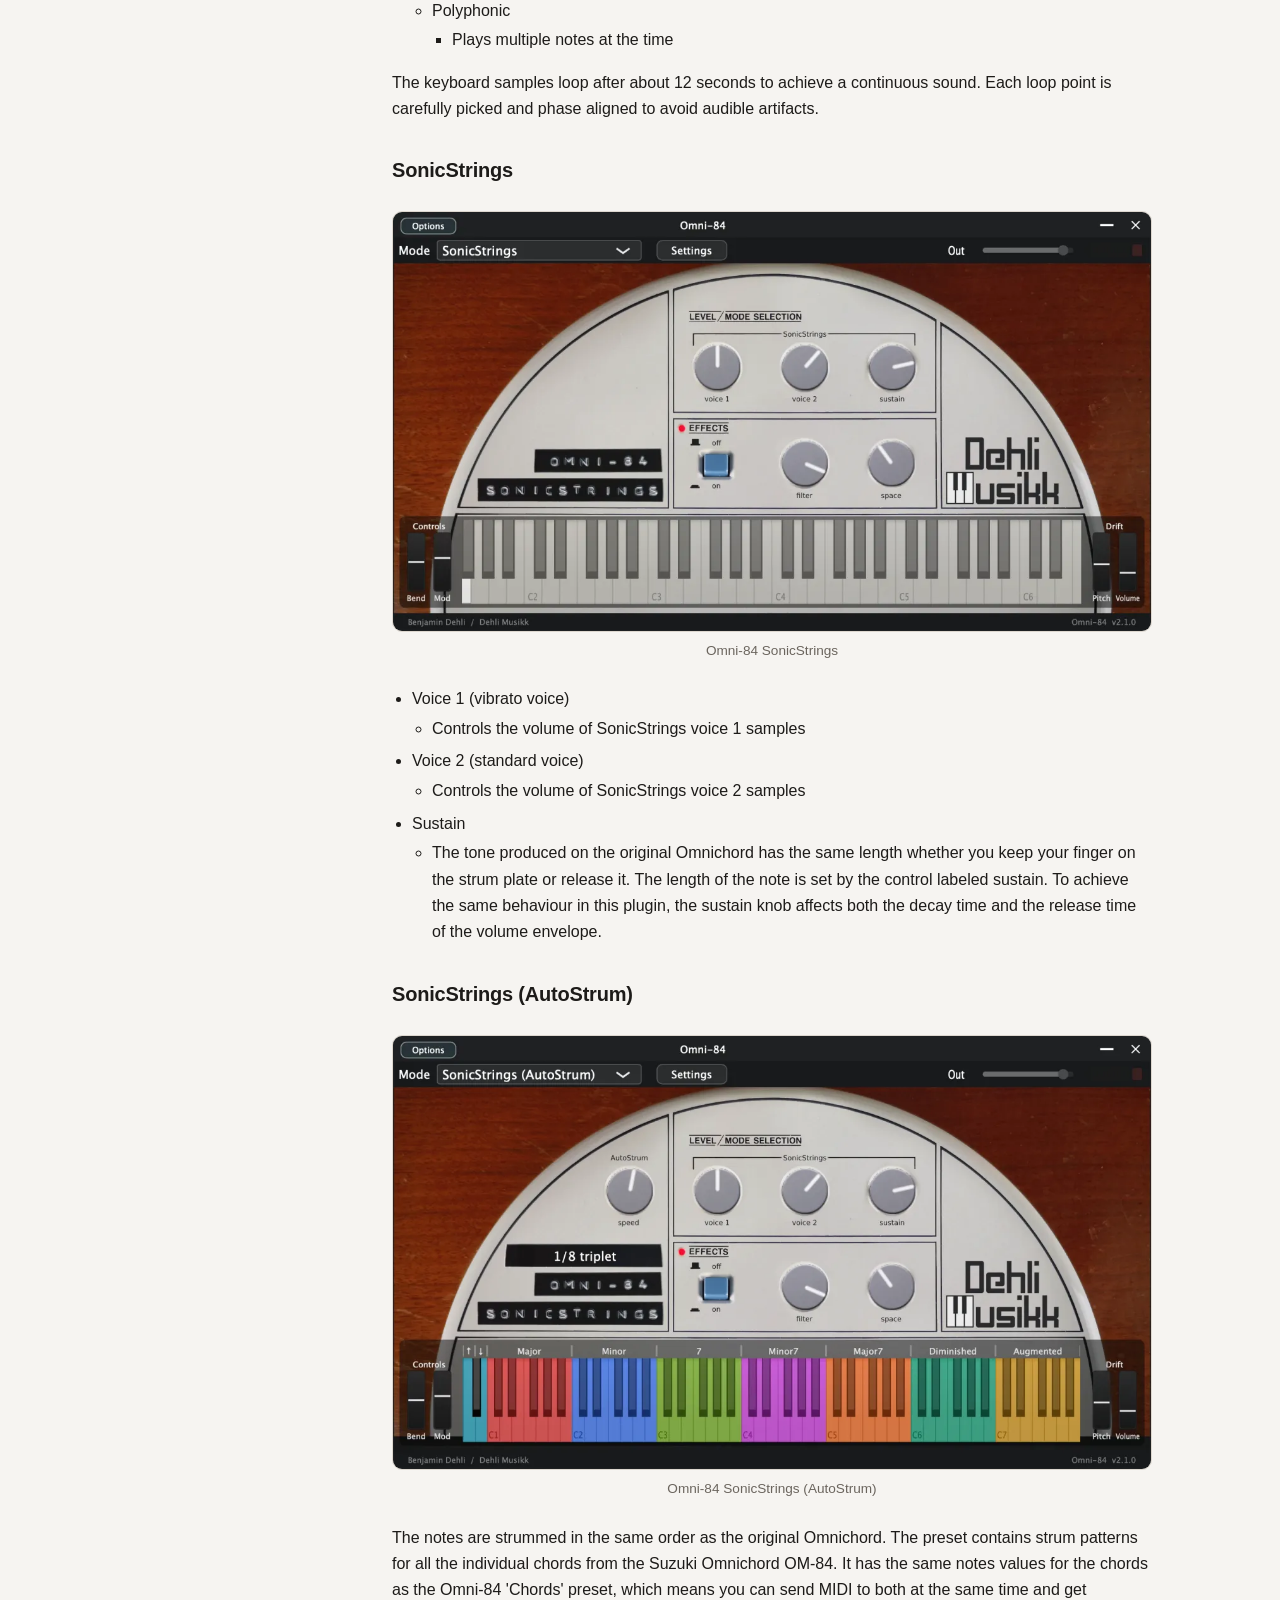
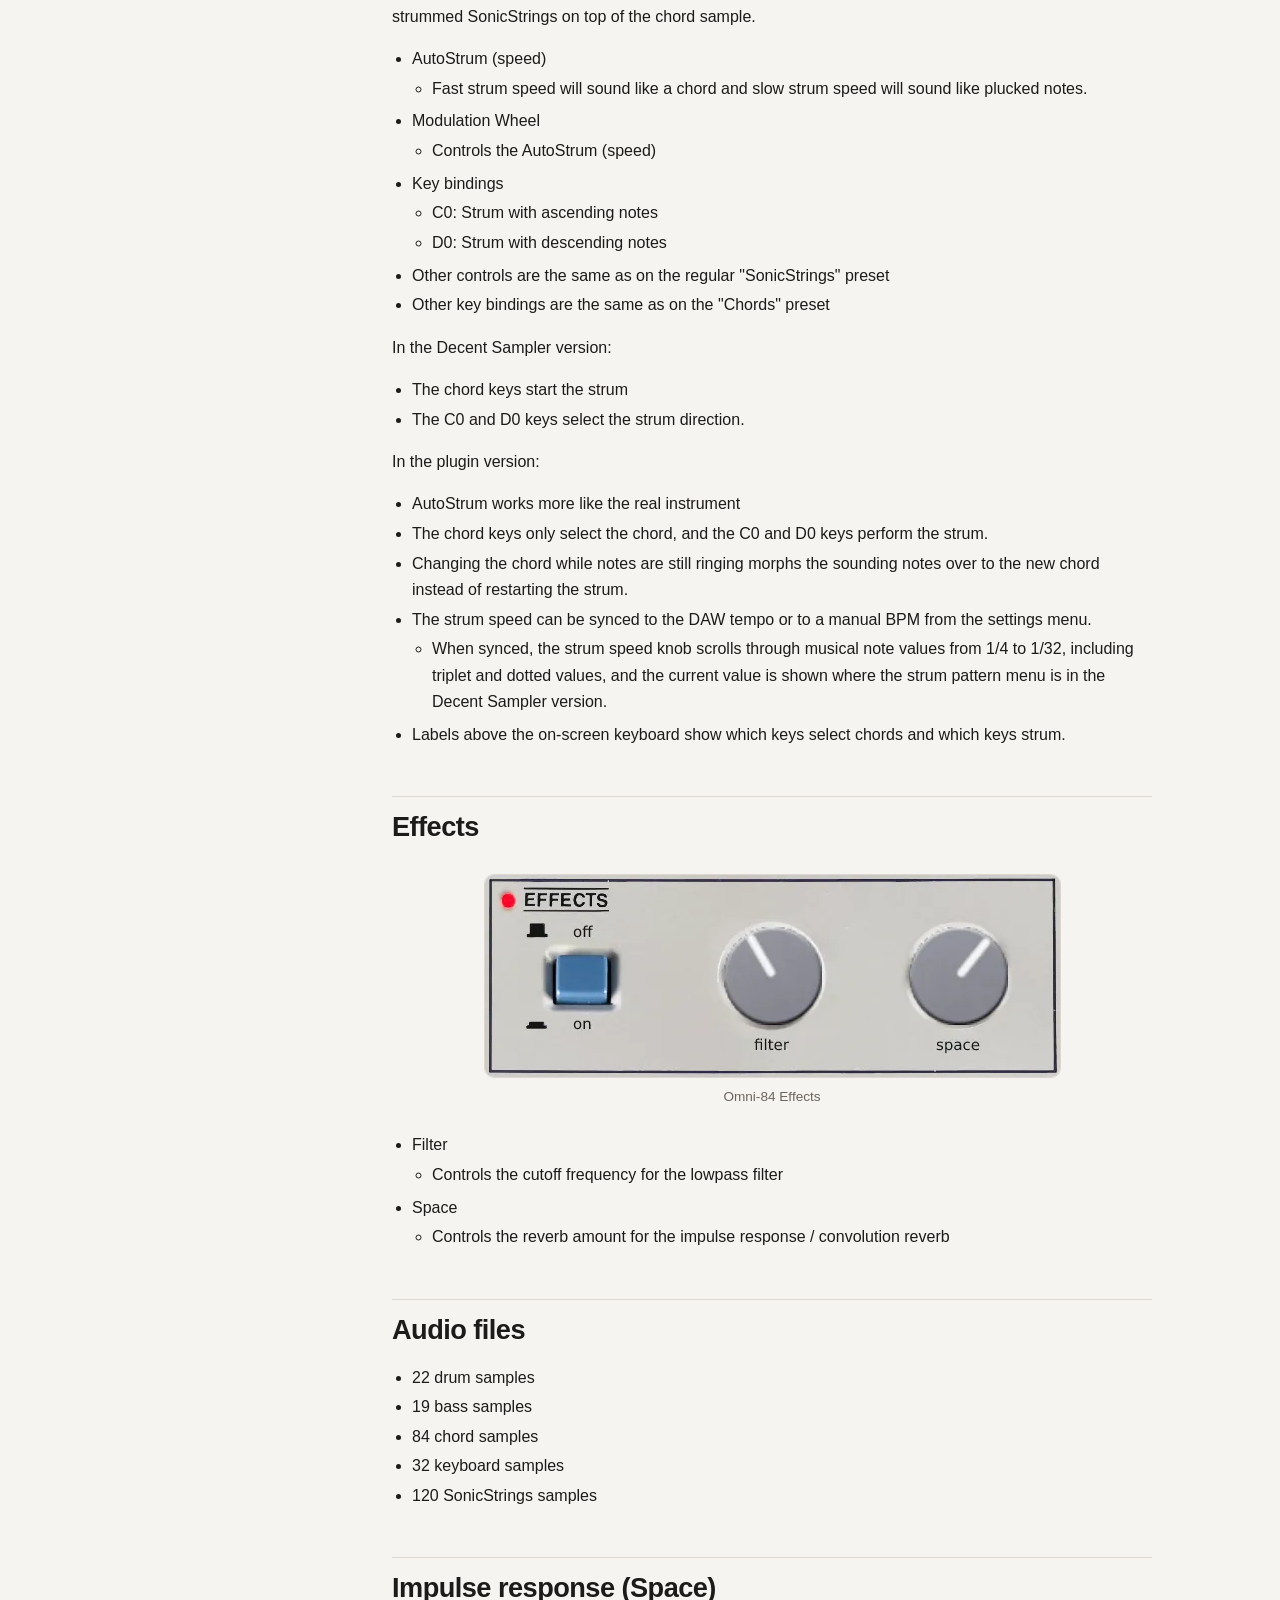
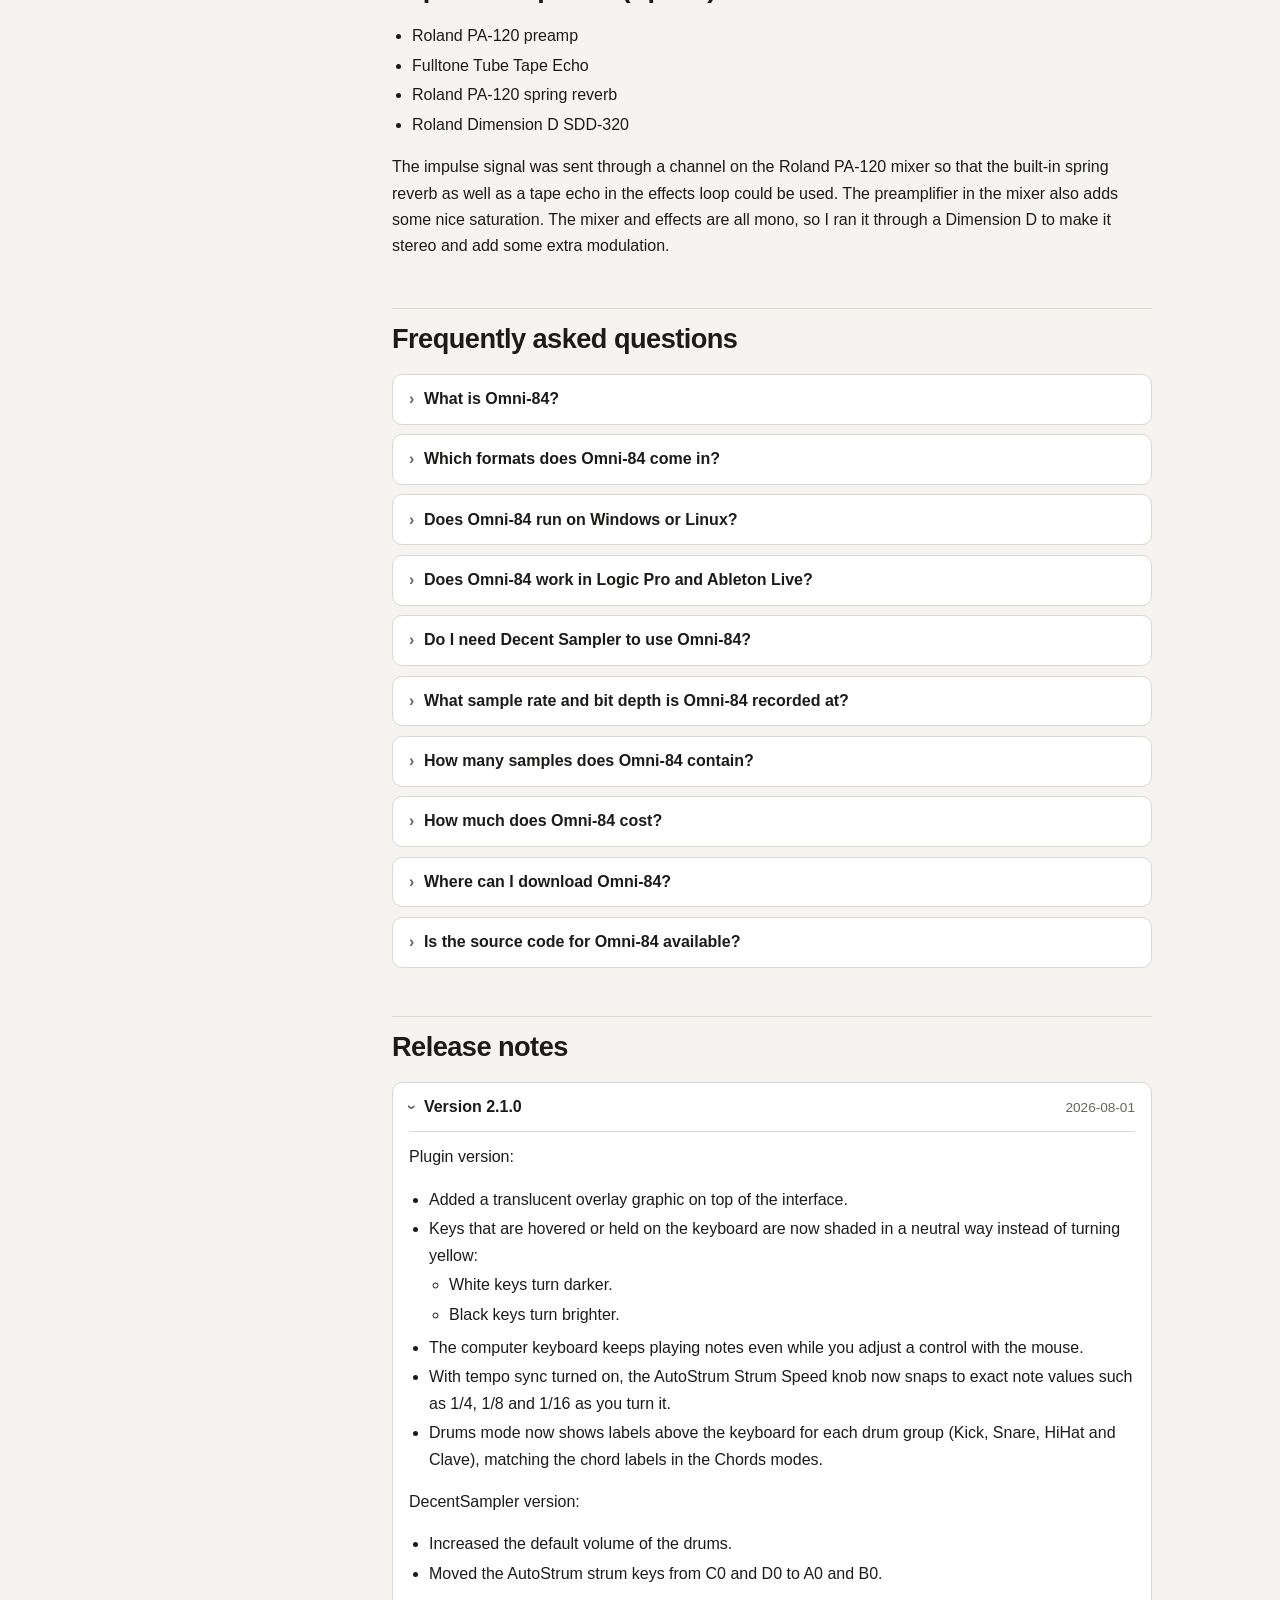
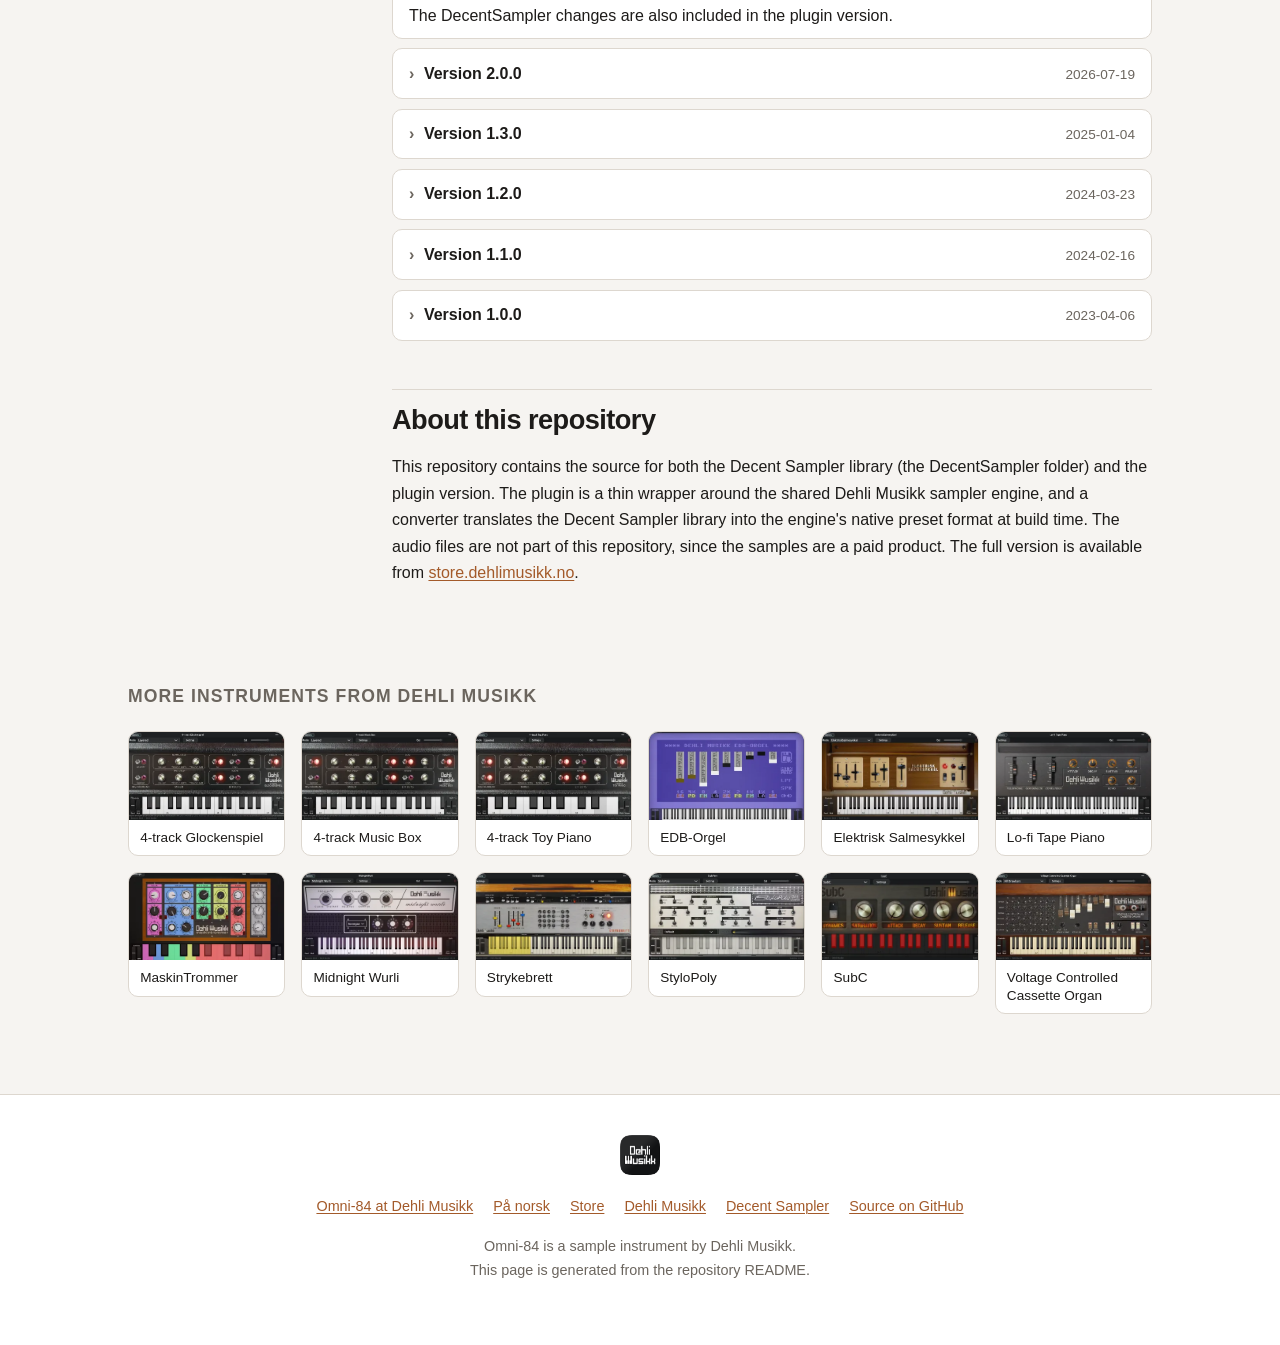
==== commit d84d6b63: "Regenerate the product page with the FAQ, spec summary and markdown twin" ====
--- a/docs/index.html
+++ b/docs/index.html
@@ -3,31 +3,898 @@
 <head>
 <meta charset="utf-8">
 <meta name="viewport" content="width=device-width, initial-scale=1">
-<title>Omni-84 — VST3, AU &amp; Standalone sample instrument | Dehli Musikk</title>
+<title>Omni-84: VST3, AU &amp; Standalone sample instrument | Dehli Musikk</title>
 <meta name="description" content="Omni-84: the Suzuki Omnichord OM-84 sampled in full, from drums and bass to chords, keyboard and AutoStrum SonicStrings. Free for VST3 and AU.">
-<meta name="keywords" content="Omni-84, sample library, sample instrument, virtual instrument, VST3, AU, Standalone, Decent Sampler, Dehli Musikk">
 <meta name="author" content="Dehli Musikk">
 <meta name="robots" content="index, follow, max-image-preview:large, max-snippet:-1">
 <meta name="theme-color" content="#a35a2a" media="(prefers-color-scheme: light)">
 <meta name="theme-color" content="#17161a" media="(prefers-color-scheme: dark)">
 <link rel="canonical" href="https://benjamindehli.github.io/Omni-84/">
+<link rel="alternate" type="text/markdown" href="llms.txt" title="Omni-84 as markdown">
 <meta property="og:type" content="product">
 <meta property="og:site_name" content="Dehli Musikk">
 <meta property="og:locale" content="en_GB">
-<meta property="og:title" content="Omni-84 — VST3, AU &amp; Standalone sample instrument | Dehli Musikk">
+<meta property="og:title" content="Omni-84: VST3, AU &amp; Standalone sample instrument | Dehli Musikk">
 <meta property="og:description" content="Omni-84: the Suzuki Omnichord OM-84 sampled in full, from drums and bass to chords, keyboard and AutoStrum SonicStrings. Free for VST3 and AU.">
 <meta property="og:url" content="https://benjamindehli.github.io/Omni-84/">
 <meta property="og:image" content="https://benjamindehli.github.io/Omni-84/img/screenshots-chords.webp">
-<meta property="og:image:alt" content="Omni-84 plugin interface">
+<meta property="og:image:alt" content="Omni-84 Chords">
 <meta property="og:image:width" content="1200">
 <meta property="og:image:height" content="686">
+<meta property="product:price:amount" content="0">
+<meta property="product:price:currency" content="USD">
+<meta property="og:availability" content="instock">
 <link rel="preconnect" href="https://i.ytimg.com">
 <meta name="twitter:card" content="summary_large_image">
-<meta name="twitter:title" content="Omni-84 — VST3, AU &amp; Standalone sample instrument | Dehli Musikk">
+<meta name="twitter:title" content="Omni-84: VST3, AU &amp; Standalone sample instrument | Dehli Musikk">
 <meta name="twitter:description" content="Omni-84: the Suzuki Omnichord OM-84 sampled in full, from drums and bass to chords, keyboard and AutoStrum SonicStrings. Free for VST3 and AU.">
+<meta name="twitter:image" content="https://benjamindehli.github.io/Omni-84/img/screenshots-chords.webp">
+<meta name="twitter:image:alt" content="Omni-84 Chords">
 <link rel="icon" href="img/icon.png">
 <link rel="preload" as="image" href="img/screenshots-chords.webp" fetchpriority="high">
-<link rel="stylesheet" href="style.css">
+<style>
+/* Dehli Musikk plugin pages, shared stylesheet.
+ *
+ * This is the only copy. site/generate_site.py inlines it into every page it
+ * writes, so there is no stylesheet to request before the page can paint, and
+ * no second copy in a docs/ folder that could drift out of step with this one.
+ * Edit it here and re-run ./dmse site. */
+
+:root {
+    color-scheme: light dark;
+
+    --bg: #f6f4f1;
+    --surface: #ffffff;
+    --surface-2: #efece7;
+    --text: #1d1b19;
+    --muted: #6b655e;
+    --line: #ddd7cf;
+    --accent: #a35a2a;
+    --accent-hover: #8c4a1f;
+    --accent-ink: #ffffff;
+    --shadow: 0 1px 2px rgb(29 27 25 / 6%), 0 8px 24px rgb(29 27 25 / 8%);
+    --radius: 10px;
+    --content: 44rem;
+}
+
+@media (prefers-color-scheme: dark) {
+    :root {
+        --bg: #17161a;
+        --surface: #201f24;
+        --surface-2: #28272d;
+        --text: #ece9e4;
+        --muted: #a29c94;
+        --line: #35333a;
+        --accent: #e59a5f;
+        --accent-hover: #f0ad78;
+        --accent-ink: #17161a;
+        --shadow: 0 1px 2px rgb(0 0 0 / 30%), 0 8px 24px rgb(0 0 0 / 35%);
+    }
+}
+
+* {
+    box-sizing: border-box;
+}
+
+html {
+    scroll-behavior: smooth;
+    scroll-padding-top: 5rem;
+}
+
+body {
+    margin: 0;
+    background: var(--bg);
+    color: var(--text);
+    font: 1rem/1.65 -apple-system, BlinkMacSystemFont, "Segoe UI", Roboto, Helvetica, Arial, sans-serif;
+    -webkit-font-smoothing: antialiased;
+}
+
+a {
+    color: var(--accent);
+    text-decoration-thickness: 1px;
+    text-underline-offset: 2px;
+}
+
+a:hover {
+    color: var(--accent-hover);
+}
+
+img {
+    max-width: 100%;
+    height: auto;
+}
+
+code {
+    background: var(--surface-2);
+    border-radius: 4px;
+    padding: 0.1em 0.35em;
+    font-size: 0.9em;
+}
+
+/* ── top bar ──────────────────────────────────────────────────────────────── */
+
+.topbar {
+    position: sticky;
+    top: 0;
+    z-index: 10;
+    display: flex;
+    align-items: center;
+    gap: 0.75rem;
+    padding: 0.6rem clamp(1rem, 4vw, 2rem);
+    background: color-mix(in srgb, var(--bg) 88%, transparent);
+    backdrop-filter: blur(10px);
+    border-bottom: 1px solid var(--line);
+}
+
+.topbar img {
+    width: 28px;
+    height: 28px;
+    border-radius: 6px;
+}
+
+.topbar .name {
+    font-weight: 600;
+    letter-spacing: -0.01em;
+}
+
+.topbar .spacer {
+    flex: 1;
+}
+
+.topbar a {
+    text-decoration: none;
+}
+
+/* ── buttons ──────────────────────────────────────────────────────────────── */
+
+.btn {
+    display: inline-block;
+    padding: 0.5rem 1.1rem;
+    border-radius: 999px;
+    border: 1px solid var(--line);
+    background: var(--surface);
+    color: var(--text);
+    font-size: 0.95rem;
+    font-weight: 500;
+    text-decoration: none;
+    white-space: nowrap;
+    transition: background 0.15s, border-color 0.15s, transform 0.15s;
+}
+
+.btn:hover {
+    color: var(--text);
+    border-color: var(--muted);
+    transform: translateY(-1px);
+}
+
+.btn-primary {
+    background: var(--accent);
+    border-color: var(--accent);
+    color: var(--accent-ink);
+}
+
+.btn-primary:hover {
+    background: var(--accent-hover);
+    border-color: var(--accent-hover);
+    color: var(--accent-ink);
+}
+
+.btn-sm {
+    padding: 0.35rem 0.85rem;
+    font-size: 0.85rem;
+}
+
+.btn-ghost {
+    display: inline-flex;
+    align-items: center;
+    gap: 0.45rem;
+    background: none;
+    color: var(--muted);
+}
+
+.btn-ghost:hover {
+    color: var(--text);
+    background: var(--surface);
+}
+
+.btn-ghost svg {
+    width: 1em;
+    height: 1em;
+    fill: currentColor;
+    flex: none;
+}
+
+.github-cta {
+    display: flex;
+    flex-wrap: wrap;
+    justify-content: center;
+    gap: 0.5rem;
+    margin-top: 1.25rem;
+}
+
+/* ── hero ─────────────────────────────────────────────────────────────────── */
+
+.hero {
+    padding: clamp(2.5rem, 7vw, 4.5rem) clamp(1rem, 4vw, 2rem) 1rem;
+    text-align: center;
+}
+
+.hero-icon {
+    width: 84px;
+    height: 84px;
+    border-radius: 18px;
+    box-shadow: var(--shadow);
+}
+
+.hero h1 {
+    margin: 1rem 0 0.35rem;
+    font-size: clamp(2.1rem, 6vw, 3.2rem);
+    letter-spacing: -0.03em;
+    line-height: 1.1;
+}
+
+.hero .tagline {
+    max-width: var(--content);
+    margin: 0 auto;
+    font-size: clamp(1.05rem, 2.4vw, 1.25rem);
+    color: var(--muted);
+}
+
+.hero .intro-more {
+    max-width: var(--content);
+    margin: 1.25rem auto 0;
+    text-align: left;
+    color: var(--muted);
+}
+
+.badges {
+    display: flex;
+    flex-wrap: wrap;
+    justify-content: center;
+    gap: 0.5rem;
+    margin: 1.25rem 0;
+}
+
+.badge {
+    padding: 0.2rem 0.7rem;
+    border: 1px solid var(--line);
+    border-radius: 999px;
+    background: var(--surface);
+    font-size: 0.8rem;
+    color: var(--muted);
+    white-space: nowrap;
+}
+
+.badge-price {
+    border-color: var(--accent);
+    color: var(--accent);
+    font-weight: 600;
+}
+
+.price-note {
+    margin: 0.85rem 0 0;
+    font-size: 0.9rem;
+    color: var(--muted);
+}
+
+.cta {
+    display: flex;
+    flex-wrap: wrap;
+    justify-content: center;
+    gap: 0.75rem;
+    margin-top: 1.5rem;
+}
+
+.hero-shot {
+    max-width: 62rem;
+    margin: clamp(2rem, 5vw, 3.5rem) auto 0;
+    padding: 0 clamp(1rem, 4vw, 2rem);
+}
+
+.hero-shot img {
+    width: 100%;
+    border-radius: var(--radius);
+    border: 1px solid var(--line);
+    box-shadow: var(--shadow);
+}
+
+/* ── layout ───────────────────────────────────────────────────────────────── */
+
+.layout {
+    display: grid;
+    grid-template-columns: 1fr;
+    gap: 2.5rem;
+    max-width: 68rem;
+    margin: clamp(2rem, 6vw, 4rem) auto 0;
+    padding: 0 clamp(1rem, 4vw, 2rem);
+}
+
+@media (min-width: 60rem) {
+    .layout {
+        grid-template-columns: 14rem minmax(0, 1fr);
+    }
+}
+
+.toc {
+    display: none;
+    font-size: 0.9rem;
+}
+
+@media (min-width: 60rem) {
+    .toc {
+        display: block;
+        position: sticky;
+        top: 4.5rem;
+        align-self: start;
+        max-height: calc(100vh - 6rem);
+        overflow-y: auto;
+    }
+}
+
+.toc-title {
+    margin: 0 0 0.6rem;
+    font-size: 0.75rem;
+    text-transform: uppercase;
+    letter-spacing: 0.08em;
+    color: var(--muted);
+}
+
+.toc ul {
+    list-style: none;
+    margin: 0;
+    padding: 0;
+}
+
+.toc li {
+    margin: 0.15rem 0;
+}
+
+.toc ul ul {
+    margin-left: 0.8rem;
+    font-size: 0.85rem;
+}
+
+.toc a {
+    display: block;
+    padding: 0.15rem 0;
+    color: var(--muted);
+    text-decoration: none;
+    border-left: 2px solid transparent;
+    padding-left: 0.7rem;
+}
+
+.toc a:hover {
+    color: var(--text);
+    border-left-color: var(--line);
+}
+
+.toc a.current {
+    color: var(--text);
+    border-left-color: var(--accent);
+}
+
+main {
+    min-width: 0;
+}
+
+/* ── content ──────────────────────────────────────────────────────────────── */
+
+main h2 {
+    margin: 3rem 0 0.75rem;
+    padding-top: 0.5rem;
+    font-size: 1.7rem;
+    letter-spacing: -0.02em;
+    border-top: 1px solid var(--line);
+}
+
+main section:first-child h2 {
+    margin-top: 0;
+    border-top: 0;
+}
+
+main h3 {
+    margin: 2rem 0 0.5rem;
+    font-size: 1.25rem;
+    letter-spacing: -0.01em;
+}
+
+main h4 {
+    margin: 1.5rem 0 0.4rem;
+    font-size: 1.05rem;
+}
+
+main p {
+    margin: 0 0 1rem;
+}
+
+main ul {
+    margin: 0 0 1rem;
+    padding-left: 1.25rem;
+}
+
+main li {
+    margin: 0.2rem 0;
+}
+
+main li > ul {
+    margin: 0.2rem 0 0.4rem;
+}
+
+.anchor {
+    float: left;
+    width: 1.1rem;
+    margin-left: -1.1rem;
+    opacity: 0;
+    text-decoration: none;
+    color: var(--muted);
+    font-weight: 400;
+}
+
+h2:hover .anchor,
+h3:hover .anchor {
+    opacity: 1;
+}
+
+figure {
+    margin: 1.5rem 0;
+}
+
+figure a {
+    display: block;
+}
+
+figure img {
+    display: block;
+    width: 100%;
+    border-radius: var(--radius);
+    border: 1px solid var(--line);
+    background: var(--surface);
+}
+
+figcaption {
+    margin-top: 0.5rem;
+    font-size: 0.85rem;
+    color: var(--muted);
+    text-align: center;
+}
+
+.figure-row {
+    display: grid;
+    gap: 1rem;
+    grid-template-columns: repeat(auto-fit, minmax(13rem, 1fr));
+    margin: 1.5rem 0;
+}
+
+.figure-row figure {
+    margin: 0;
+}
+
+/* Control close-ups are small; don't blow them up to full column width. */
+figure.shot-narrow img {
+    width: auto;
+    max-width: 100%;
+    margin: 0 auto;
+}
+
+.table-wrap {
+    overflow-x: auto;
+    margin: 0 0 1.25rem;
+}
+
+/* ── at a glance ──────────────────────────────────────────────────────────── */
+
+.specs {
+    display: grid;
+    grid-template-columns: max-content minmax(0, 1fr);
+    gap: 0 1.25rem;
+    margin: 0;
+    border: 1px solid var(--line);
+    border-radius: var(--radius);
+    background: var(--surface);
+    padding: 0.35rem 1rem;
+}
+
+.specs dt {
+    grid-column: 1;
+    padding: 0.5rem 0;
+    font-size: 0.78rem;
+    text-transform: uppercase;
+    letter-spacing: 0.05em;
+    color: var(--muted);
+    align-self: center;
+}
+
+.specs dd {
+    grid-column: 2;
+    margin: 0;
+    padding: 0.5rem 0;
+    font-weight: 500;
+}
+
+.specs dt + dd {
+    border-top: 1px solid var(--line);
+}
+
+.specs dt:first-of-type,
+.specs dt:first-of-type + dd {
+    border-top: 0;
+}
+
+.specs dt:not(:first-of-type) {
+    border-top: 1px solid var(--line);
+}
+
+table {
+    border-collapse: collapse;
+    width: 100%;
+    font-size: 0.92rem;
+}
+
+th,
+td {
+    padding: 0.45rem 0.75rem;
+    border-bottom: 1px solid var(--line);
+    text-align: left;
+    white-space: nowrap;
+}
+
+th {
+    font-size: 0.78rem;
+    text-transform: uppercase;
+    letter-spacing: 0.05em;
+    color: var(--muted);
+    font-weight: 600;
+}
+
+tbody tr:hover {
+    background: var(--surface-2);
+}
+
+.gear {
+    display: grid;
+    grid-template-columns: repeat(auto-fill, minmax(11rem, 1fr));
+    gap: 1rem;
+    list-style: none;
+    margin: 1.25rem 0;
+    padding: 0;
+}
+
+.gear li {
+    margin: 0;
+    background: var(--surface);
+    border: 1px solid var(--line);
+    border-radius: var(--radius);
+    overflow: hidden;
+}
+
+.gear img {
+    display: block;
+    width: 100%;
+    aspect-ratio: 4 / 3;
+    object-fit: cover;
+}
+
+.gear .label {
+    display: block;
+    padding: 0.6rem 0.75rem;
+    font-size: 0.88rem;
+    line-height: 1.35;
+}
+
+/* ── video ────────────────────────────────────────────────────────────────── */
+
+.video {
+    position: relative;
+    aspect-ratio: 16 / 9;
+    border-radius: var(--radius);
+    border: 1px solid var(--line);
+    overflow: hidden;
+    background: #000;
+}
+
+.video iframe {
+    display: block;
+    width: 100%;
+    height: 100%;
+    border: 0;
+}
+
+.video-play {
+    display: block;
+    width: 100%;
+    height: 100%;
+    padding: 0;
+    border: 0;
+    background: none;
+    cursor: pointer;
+}
+
+.video-play img {
+    width: 100%;
+    height: 100%;
+    /* The 4:3 YouTube thumbnail is cropped back to 16:9, losing its letterbox. */
+    object-fit: cover;
+    transition: transform 0.3s, opacity 0.2s;
+}
+
+.video-play:hover img {
+    transform: scale(1.03);
+    opacity: 0.85;
+}
+
+.video-play .play {
+    position: absolute;
+    top: 50%;
+    left: 50%;
+    width: 4.5rem;
+    height: 3.2rem;
+    transform: translate(-50%, -50%);
+    border-radius: 0.8rem;
+    background: rgb(0 0 0 / 62%);
+    transition: background 0.2s;
+}
+
+.video-play:hover .play {
+    background: var(--accent);
+}
+
+.video-play .play::after {
+    content: "";
+    position: absolute;
+    top: 50%;
+    left: 50%;
+    transform: translate(-40%, -50%);
+    border-style: solid;
+    border-width: 0.6rem 0 0.6rem 1rem;
+    border-color: transparent transparent transparent #fff;
+}
+
+.video-caption {
+    margin-top: 0.6rem;
+    font-size: 0.9rem;
+    color: var(--muted);
+    text-align: left;
+}
+
+.video-item {
+    margin: 0 0 1.5rem;
+}
+
+.video-grid {
+    display: grid;
+    gap: 1.5rem;
+}
+
+@media (min-width: 45rem) {
+    .video-grid {
+        grid-template-columns: repeat(auto-fit, minmax(18rem, 1fr));
+    }
+}
+
+/* ── watch page ───────────────────────────────────────────────────────────── */
+
+.watch {
+    max-width: 52rem;
+    margin: clamp(1.5rem, 5vw, 3rem) auto 0;
+    padding: 0 clamp(1rem, 4vw, 2rem);
+}
+
+.watch h1 {
+    margin: 0 0 1.25rem;
+    font-size: clamp(1.5rem, 4vw, 2.1rem);
+    letter-spacing: -0.02em;
+    line-height: 1.2;
+}
+
+.watch .lead {
+    margin: 1.25rem 0 0;
+    font-size: 1.05rem;
+}
+
+.watch .badges {
+    justify-content: flex-start;
+}
+
+.watch .cta {
+    justify-content: flex-start;
+    margin-top: 1.5rem;
+}
+
+/* ── more instruments ─────────────────────────────────────────────────────── */
+
+.more {
+    max-width: 68rem;
+    margin: clamp(3rem, 8vw, 5rem) auto 0;
+    padding: 0 clamp(1rem, 4vw, 2rem);
+}
+
+.more h2 {
+    margin: 0 0 1.25rem;
+    font-size: 1.1rem;
+    text-transform: uppercase;
+    letter-spacing: 0.06em;
+    color: var(--muted);
+    font-weight: 600;
+}
+
+.more-grid {
+    display: grid;
+    grid-template-columns: repeat(auto-fill, minmax(9.5rem, 1fr));
+    gap: 1rem;
+    list-style: none;
+    margin: 0;
+    padding: 0;
+}
+
+.more-grid a {
+    display: block;
+    color: var(--text);
+    text-decoration: none;
+    border: 1px solid var(--line);
+    border-radius: var(--radius);
+    background: var(--surface);
+    overflow: hidden;
+    transition: border-color 0.15s, transform 0.15s;
+}
+
+.more-grid a:hover {
+    border-color: var(--accent);
+    transform: translateY(-2px);
+}
+
+.more-grid img {
+    display: block;
+    width: 100%;
+    aspect-ratio: 16 / 9;
+    object-fit: cover;
+}
+
+.more-grid .label {
+    display: block;
+    padding: 0.55rem 0.7rem;
+    font-size: 0.85rem;
+    line-height: 1.3;
+}
+
+/* ── release notes and FAQ ────────────────────────────────────────────────── */
+
+.release,
+.faq-item {
+    border: 1px solid var(--line);
+    border-radius: var(--radius);
+    background: var(--surface);
+    margin: 0.6rem 0;
+    padding: 0 1rem;
+}
+
+.release > summary,
+.faq-item > summary {
+    cursor: pointer;
+    padding: 0.7rem 0;
+    font-weight: 600;
+    list-style: none;
+    display: flex;
+    align-items: baseline;
+    gap: 0.6rem;
+}
+
+.release > summary::-webkit-details-marker,
+.faq-item > summary::-webkit-details-marker {
+    display: none;
+}
+
+.release > summary::before,
+.faq-item > summary::before {
+    content: "›";
+    display: inline-block;
+    color: var(--muted);
+    transition: transform 0.15s;
+}
+
+.release[open] > summary::before,
+.faq-item[open] > summary::before {
+    transform: rotate(90deg);
+}
+
+.release .date {
+    font-weight: 400;
+    font-size: 0.85rem;
+    color: var(--muted);
+    margin-left: auto;
+}
+
+.release .body,
+.faq-item .body {
+    padding-bottom: 0.5rem;
+    border-top: 1px solid var(--line);
+    padding-top: 0.75rem;
+}
+
+.release .body > :last-child,
+.faq-item .body > :last-child {
+    margin-bottom: 0;
+}
+
+/* ── footer ───────────────────────────────────────────────────────────────── */
+
+footer {
+    margin-top: 5rem;
+    padding: 2.5rem clamp(1rem, 4vw, 2rem) 3rem;
+    border-top: 1px solid var(--line);
+    background: var(--surface);
+    text-align: center;
+    color: var(--muted);
+    font-size: 0.9rem;
+}
+
+footer nav {
+    display: flex;
+    flex-wrap: wrap;
+    justify-content: center;
+    gap: 0.4rem 1.25rem;
+    margin-bottom: 1rem;
+}
+
+footer img {
+    width: 40px;
+    height: 40px;
+    border-radius: 9px;
+    margin-bottom: 0.75rem;
+}
+
+.video-caption .duration {
+    color: var(--muted);
+    font-variant-numeric: tabular-nums;
+}
+
+/* ── watch page chapters ──────────────────────────────────────────────────── */
+
+.chapters {
+    margin: 1.5rem 0;
+}
+
+.chapters h2 {
+    margin: 0 0 0.5rem;
+    font-size: 0.78rem;
+    text-transform: uppercase;
+    letter-spacing: 0.05em;
+    color: var(--muted);
+    border: 0;
+    padding: 0;
+}
+
+.chapters ol {
+    list-style: none;
+    margin: 0;
+    padding: 0;
+    border: 1px solid var(--line);
+    border-radius: var(--radius);
+    background: var(--surface);
+    overflow: hidden;
+}
+
+.chapters li + li {
+    border-top: 1px solid var(--line);
+}
+
+.chapters a {
+    display: flex;
+    gap: 0.9rem;
+    padding: 0.5rem 1rem;
+    text-decoration: none;
+    color: var(--text);
+}
+
+.chapters a:hover {
+    background: var(--surface-2);
+}
+
+.chapters .at {
+    flex: none;
+    color: var(--accent);
+    font-variant-numeric: tabular-nums;
+}
+</style>
 <script type="application/ld+json">
 {
   "@context": "https://schema.org",
@@ -67,13 +934,16 @@
       "breadcrumb": {
         "@id": "https://benjamindehli.github.io/Omni-84/#breadcrumb"
       },
+      "hasPart": {
+        "@id": "https://benjamindehli.github.io/Omni-84/#faq"
+      },
       "primaryImageOfPage": {
         "@type": "ImageObject",
         "url": "https://benjamindehli.github.io/Omni-84/img/screenshots-chords.webp",
         "width": 1200,
         "height": 686
       },
-      "dateModified": "2026-08-01"
+      "dateModified": "2026-09-15"
     },
     {
       "@type": "BreadcrumbList",
@@ -82,8 +952,8 @@
         {
           "@type": "ListItem",
           "position": 1,
-          "name": "Dehli Musikk",
-          "item": "https://www.dehlimusikk.no/"
+          "name": "Benjamin Dehli",
+          "item": "https://benjamindehli.github.io/"
         },
         {
           "@type": "ListItem",
@@ -109,6 +979,9 @@
       },
       "operatingSystem": "macOS, Windows, Linux",
       "softwareVersion": "2.1.0",
+      "softwareRequirements": "Requires a host that loads VST3 or AU for the plugin version, or the free Decent Sampler application for the sample library version. The standalone application needs neither.",
+      "storageRequirements": "241.3 MB",
+      "releaseNotes": "https://benjamindehli.github.io/Omni-84/#release-notes",
       "datePublished": "2026-08-01",
       "image": "https://benjamindehli.github.io/Omni-84/img/screenshots-chords.webp",
       "screenshot": [
@@ -142,7 +1015,7 @@
           "@type": "PriceSpecification",
           "minPrice": "0",
           "priceCurrency": "USD",
-          "description": "Free — pay what you want"
+          "description": "Free, or pay what you want"
         }
       }
     },
@@ -156,9 +1029,96 @@
       "@type": "Organization",
       "@id": "https://www.dehlimusikk.no/",
       "name": "Dehli Musikk",
-      "url": "https://www.dehlimusikk.no/",
-      "sameAs": [
-        "https://www.kvraudio.com/developer/dehli-musikk"
+      "url": "https://www.dehlimusikk.no/"
+    },
+    {
+      "@type": "FAQPage",
+      "@id": "https://benjamindehli.github.io/Omni-84/#faq",
+      "name": "Frequently asked questions about Omni-84",
+      "isPartOf": {
+        "@id": "https://benjamindehli.github.io/Omni-84/"
+      },
+      "mainEntity": [
+        {
+          "@type": "Question",
+          "name": "What is Omni-84?",
+          "acceptedAnswer": {
+            "@type": "Answer",
+            "text": "Omni-84: the Suzuki Omnichord OM-84 sampled in full, from drums and bass to chords, keyboard and AutoStrum SonicStrings. Free for VST3 and AU."
+          }
+        },
+        {
+          "@type": "Question",
+          "name": "Which formats does Omni-84 come in?",
+          "acceptedAnswer": {
+            "@type": "Answer",
+            "text": "Omni-84 is available as VST3, AU and Standalone for macOS, and as a Decent Sampler library for macOS, Windows and Linux."
+          }
+        },
+        {
+          "@type": "Question",
+          "name": "Does Omni-84 run on Windows or Linux?",
+          "acceptedAnswer": {
+            "@type": "Answer",
+            "text": "The plugin version is released for macOS only. On Windows and Linux, the Decent Sampler version of Omni-84 covers the same instrument."
+          }
+        },
+        {
+          "@type": "Question",
+          "name": "Does Omni-84 work in Logic Pro and Ableton Live?",
+          "acceptedAnswer": {
+            "@type": "Answer",
+            "text": "Yes. Omni-84 is available as both VST3 and AU, so it loads in any macOS host that reads those formats, including Logic Pro, Ableton Live, Cubase, Reaper and Studio One."
+          }
+        },
+        {
+          "@type": "Question",
+          "name": "Do I need Decent Sampler to use Omni-84?",
+          "acceptedAnswer": {
+            "@type": "Answer",
+            "text": "Not for the plugin version. It is a self-contained instrument with its samples embedded, so there are no external files to install or locate. The Decent Sampler version is a sample library, and that one needs the free Decent Sampler application."
+          }
+        },
+        {
+          "@type": "Question",
+          "name": "What sample rate and bit depth is Omni-84 recorded at?",
+          "acceptedAnswer": {
+            "@type": "Answer",
+            "text": "The samples are 48 kHz, 24 bit."
+          }
+        },
+        {
+          "@type": "Question",
+          "name": "How many samples does Omni-84 contain?",
+          "acceptedAnswer": {
+            "@type": "Answer",
+            "text": "277 sample files, 241.3 MB of audio. Impulse responses for the effects are not counted in that figure."
+          }
+        },
+        {
+          "@type": "Question",
+          "name": "How much does Omni-84 cost?",
+          "acceptedAnswer": {
+            "@type": "Answer",
+            "text": "Omni-84 is free, and the store lets you pay what you want for it."
+          }
+        },
+        {
+          "@type": "Question",
+          "name": "Where can I download Omni-84?",
+          "acceptedAnswer": {
+            "@type": "Answer",
+            "text": "From the Dehli Musikk store at https://store.dehlimusikk.no/l/omni-84."
+          }
+        },
+        {
+          "@type": "Question",
+          "name": "Is the source code for Omni-84 available?",
+          "acceptedAnswer": {
+            "@type": "Answer",
+            "text": "Yes. The repository is public at https://github.com/benjamindehli/Omni-84 and licensed under GPL-3.0. The audio files are not in the repository and come with the download."
+          }
+        }
       ]
     }
   ]
@@ -183,20 +1143,21 @@
     <a class="btn btn-primary" href="https://store.dehlimusikk.no/l/omni-84" target="_blank" rel="noopener">Download Omni-84</a>
     <a class="btn" href="https://github.com/benjamindehli/Omni-84" target="_blank" rel="noopener">View on GitHub</a>
   </div>
-  <p class="price-note">Free — pay what you want.</p>
+  <p class="price-note">Free, or pay what you want.</p>
   <div class="github-cta"><a class="btn btn-sm btn-ghost" href="https://github.com/login?return_to=%2Fbenjamindehli%2FOmni-84" target="_blank" rel="noopener"><svg viewBox="0 0 16 16" width="16" height="16" aria-hidden="true"><path d="M8 .25a.75.75 0 0 1 .673.418l1.882 3.815 4.21.612a.75.75 0 0 1 .416 1.279l-3.046 2.97.719 4.192a.75.75 0 0 1-1.088.791L8 12.347l-3.766 1.98a.75.75 0 0 1-1.088-.79l.72-4.194L.818 6.374a.75.75 0 0 1 .416-1.28l4.21-.611L7.327.668A.75.75 0 0 1 8 .25Z"/></svg>Star the repo</a><a class="btn btn-sm btn-ghost" href="https://github.com/login?return_to=%2Fbenjamindehli" target="_blank" rel="noopener"><svg viewBox="0 0 16 16" width="16" height="16" aria-hidden="true"><path d="M8 0c4.42 0 8 3.58 8 8a8.013 8.013 0 0 1-5.45 7.59c-.4.08-.55-.17-.55-.38 0-.27.01-1.13.01-2.2 0-.75-.25-1.23-.54-1.48 1.78-.2 3.65-.88 3.65-3.95 0-.88-.31-1.59-.82-2.15.08-.2.36-1.02-.08-2.12 0 0-.67-.22-2.2.82-.64-.18-1.32-.27-2-.27-.68 0-1.36.09-2 .27-1.53-1.03-2.2-.82-2.2-.82-.44 1.1-.16 1.92-.08 2.12-.51.56-.82 1.28-.82 2.15 0 3.06 1.86 3.75 3.64 3.95-.23.2-.44.55-.51 1.07-.46.21-1.61.55-2.33-.66-.15-.24-.6-.83-1.23-.82-.67.01-.27.38.01.53.34.19.73.9.82 1.13.16.45.68 1.31 2.69.94 0 .67.01 1.3.01 1.49 0 .21-.15.45-.55.38A7.995 7.995 0 0 1 0 8c0-4.42 3.58-8 8-8Z"/></svg>Follow @benjamindehli</a></div>
   <div class="intro-more"><p>Every sound of the Omnichord has been sampled into individual audio files. I've also added the effects I tend to use when recording and playing the Omnichord as an impulse response called "space".</p></div>
 </div>
 
-<div class="hero-shot"><img src="img/screenshots-chords.webp" alt="Omni-84 plugin interface, showing its controls and on-screen keyboard" fetchpriority="high" decoding="async" width="1200" height="686"></div>
+<div class="hero-shot"><img src="img/screenshots-chords.webp" alt="Omni-84 Chords" fetchpriority="high" decoding="async" width="1200" height="686"></div>
 
 <div class="layout">
   <nav class="toc" aria-labelledby="toc-title">
     <p class="toc-title" id="toc-title">On this page</p>
-    <ul><li><a href="#demo-video">Video</a></li><li><a href="#included-formats">Included formats</a></li><li><a href="#the-plugin-version">The plugin version</a></li><li><a href="#the-decent-sampler-version">The Decent Sampler version</a></li><li><a href="#technical-specification">Technical specification</a></li><li><a href="#instrument-presets">Instrument presets</a><ul><li><a href="#drums">Drums</a></li><li><a href="#bass">Bass</a></li><li><a href="#chords">Chords</a></li><li><a href="#keyboard">Keyboard</a></li><li><a href="#sonicstrings">SonicStrings</a></li><li><a href="#sonicstrings-autostrum">SonicStrings (AutoStrum)</a></li></ul></li><li><a href="#effects">Effects</a></li><li><a href="#audio-files">Audio files</a></li><li><a href="#impulse-response-space">Impulse response (Space)</a></li><li><a href="#release-notes">Release notes</a></li><li><a href="#about-this-repository">About this repository</a></li></ul>
+    <ul><li><a href="#at-a-glance">At a glance</a></li><li><a href="#demo-video">Video</a></li><li><a href="#included-formats">Included formats</a></li><li><a href="#the-plugin-version">The plugin version</a></li><li><a href="#the-decent-sampler-version">The Decent Sampler version</a></li><li><a href="#technical-specification">Technical specification</a></li><li><a href="#instrument-presets">Instrument presets</a><ul><li><a href="#drums">Drums</a></li><li><a href="#bass">Bass</a></li><li><a href="#chords">Chords</a></li><li><a href="#keyboard">Keyboard</a></li><li><a href="#sonicstrings">SonicStrings</a></li><li><a href="#sonicstrings-autostrum">SonicStrings (AutoStrum)</a></li></ul></li><li><a href="#effects">Effects</a></li><li><a href="#audio-files">Audio files</a></li><li><a href="#impulse-response-space">Impulse response (Space)</a></li><li><a href="#faq">Frequently asked questions</a></li><li><a href="#release-notes">Release notes</a></li><li><a href="#about-this-repository">About this repository</a></li></ul>
   </nav>
   <main>
-<section id="demo-video"><h2><a class="anchor" href="#demo-video" aria-hidden="true">#</a>Video</h2><p>A demonstration of the Omni-84 library for Decent Sampler.</p><figure class="video-item"><div class="video" data-youtube="dAxy1PFxv3U"><button class="video-play" type="button" aria-label="Play video: Free Omnichord sample plugin (Omni-84)"><img src="https://i.ytimg.com/vi/dAxy1PFxv3U/hqdefault.jpg" alt="" loading="lazy" width="480" height="360"><span class="play" aria-hidden="true"></span></button></div><figcaption class="video-caption"><strong>Free Omnichord sample plugin (Omni-84)</strong> <a href="video/">Video page</a> · <a href="https://www.youtube.com/watch?v=dAxy1PFxv3U" target="_blank" rel="noopener">Watch on YouTube</a></figcaption></figure></section>
+<section id="at-a-glance"><h2><a class="anchor" href="#at-a-glance" aria-hidden="true">#</a>At a glance</h2><dl class="specs"><dt>Plugin</dt><dd>VST3, AU and Standalone for macOS</dd><dt>Decent Sampler</dt><dd>macOS, Windows and Linux</dd><dt>Version</dt><dd>2.1.0 (2026-08-01)</dd><dt>Price</dt><dd>Free, or pay what you want</dd><dt>Sample rate</dt><dd>48 kHz</dd><dt>Bit depth</dt><dd>24 bit</dd><dt>Samples</dt><dd>277 files</dd><dt>Sample content</dt><dd>241.3 MB</dd></dl></section>
+<section id="demo-video"><h2><a class="anchor" href="#demo-video" aria-hidden="true">#</a>Video</h2><p>A demonstration of the Omni-84 library for Decent Sampler.</p><figure class="video-item"><div class="video" data-youtube="dAxy1PFxv3U"><button class="video-play" type="button" aria-label="Play video: Free Omnichord sample plugin (Omni-84)"><img src="https://i.ytimg.com/vi/dAxy1PFxv3U/hqdefault.jpg" alt="" loading="lazy" width="480" height="360"><span class="play" aria-hidden="true"></span></button></div><figcaption class="video-caption"><strong>Free Omnichord sample plugin (Omni-84)</strong> <span class="duration">2:03</span> <a href="video/">Video page</a> · <a href="https://www.youtube.com/watch?v=dAxy1PFxv3U" target="_blank" rel="noopener">Watch on YouTube</a></figcaption></figure></section>
 <section id="included-formats"><h2><a class="anchor" href="#included-formats" aria-hidden="true">#</a>Included formats</h2><ul>
 <li>VST3 (macOS)</li>
 <li>AU (macOS)</li>
@@ -334,6 +1295,7 @@
 <li>Roland Dimension D SDD-320</li>
 </ul>
 <p>The impulse signal was sent through a channel on the Roland PA-120 mixer so that the built-in spring reverb as well as a tape echo in the effects loop could be used. The preamplifier in the mixer also adds some nice saturation. The mixer and effects are all mono, so I ran it through a Dimension D to make it stereo and add some extra modulation.</p></section>
+<section id="faq"><h2><a class="anchor" href="#faq" aria-hidden="true">#</a>Frequently asked questions</h2><div class="faq"><details class="faq-item"><summary>What is Omni-84?</summary><div class="body"><p>Omni-84: the Suzuki Omnichord OM-84 sampled in full, from drums and bass to chords, keyboard and AutoStrum SonicStrings. Free for VST3 and AU.</p></div></details><details class="faq-item"><summary>Which formats does Omni-84 come in?</summary><div class="body"><p>Omni-84 is available as VST3, AU and Standalone for macOS, and as a Decent Sampler library for macOS, Windows and Linux.</p></div></details><details class="faq-item"><summary>Does Omni-84 run on Windows or Linux?</summary><div class="body"><p>The plugin version is released for macOS only. On Windows and Linux, the Decent Sampler version of Omni-84 covers the same instrument.</p></div></details><details class="faq-item"><summary>Does Omni-84 work in Logic Pro and Ableton Live?</summary><div class="body"><p>Yes. Omni-84 is available as both VST3 and AU, so it loads in any macOS host that reads those formats, including Logic Pro, Ableton Live, Cubase, Reaper and Studio One.</p></div></details><details class="faq-item"><summary>Do I need Decent Sampler to use Omni-84?</summary><div class="body"><p>Not for the plugin version. It is a self-contained instrument with its samples embedded, so there are no external files to install or locate. The Decent Sampler version is a sample library, and that one needs the free Decent Sampler application.</p></div></details><details class="faq-item"><summary>What sample rate and bit depth is Omni-84 recorded at?</summary><div class="body"><p>The samples are 48 kHz, 24 bit.</p></div></details><details class="faq-item"><summary>How many samples does Omni-84 contain?</summary><div class="body"><p>277 sample files, 241.3 MB of audio. Impulse responses for the effects are not counted in that figure.</p></div></details><details class="faq-item"><summary>How much does Omni-84 cost?</summary><div class="body"><p>Omni-84 is free, and the store lets you pay what you want for it.</p></div></details><details class="faq-item"><summary>Where can I download Omni-84?</summary><div class="body"><p>From the Dehli Musikk store at https://store.dehlimusikk.no/l/omni-84.</p></div></details><details class="faq-item"><summary>Is the source code for Omni-84 available?</summary><div class="body"><p>Yes. The repository is public at https://github.com/benjamindehli/Omni-84 and licensed under GPL-3.0. The audio files are not in the repository and come with the download.</p></div></details></div></section>
 <section id="release-notes"><h2><a class="anchor" href="#release-notes" aria-hidden="true">#</a>Release notes</h2><details class="release" open><summary>Version 2.1.0<span class="date">2026-08-01</span></summary><div class="body"><p>Plugin version:</p>
 <ul>
 <li>Added a translucent overlay graphic on top of the interface.</li>
@@ -375,12 +1337,13 @@
   </main>
 </div>
 
-<aside class="more" aria-labelledby="more-title"><h2 id="more-title">More instruments from Dehli Musikk</h2><ul class="more-grid"><li><a href="https://benjamindehli.github.io/4-track-glockenspiel/"><img src="img/more-4-track-glockenspiel-plugin.webp" alt="" loading="lazy" width="400" height="221"><span class="label">4-track Glockenspiel</span></a></li><li><a href="https://benjamindehli.github.io/4-track-music-box/"><img src="img/more-4-track-music-box-plugin.webp" alt="" loading="lazy" width="400" height="221"><span class="label">4-track Music Box</span></a></li><li><a href="https://benjamindehli.github.io/4-track-toy-piano/"><img src="img/more-4-track-toy-piano-plugin.webp" alt="" loading="lazy" width="400" height="221"><span class="label">4-track Toy Piano</span></a></li><li><a href="https://benjamindehli.github.io/EDB-Orgel/"><img src="img/more-edb-orgel-plugin.webp" alt="" loading="lazy" width="400" height="269"><span class="label">EDB-Orgel</span></a></li><li><a href="https://benjamindehli.github.io/ElektriskSalmesykkel/"><img src="img/more-elektrisk-salmesykkel-plugin.webp" alt="" loading="lazy" width="400" height="221"><span class="label">Elektrisk Salmesykkel</span></a></li><li><a href="https://benjamindehli.github.io/lo-fi-tape-piano/"><img src="img/more-lo-fi-tape-piano-plugin.webp" alt="" loading="lazy" width="400" height="221"><span class="label">Lo-fi Tape Piano</span></a></li><li><a href="https://benjamindehli.github.io/MaskinTrommer/"><img src="img/more-maskintrommer-plugin.webp" alt="" loading="lazy" width="400" height="258"><span class="label">Maskintrommer</span></a></li><li><a href="https://benjamindehli.github.io/MidnightWurli/"><img src="img/more-midnight-wurli-plugin.webp" alt="" loading="lazy" width="400" height="224"><span class="label">Midnight Wurli</span></a></li><li><a href="https://benjamindehli.github.io/Strykebrett/"><img src="img/more-strykebrett-plugin.webp" alt="" loading="lazy" width="400" height="216"><span class="label">Strykebrett</span></a></li><li><a href="https://benjamindehli.github.io/StyloPoly/"><img src="img/more-stylopoly-plugin.webp" alt="" loading="lazy" width="400" height="221"><span class="label">StyloPoly</span></a></li><li><a href="https://benjamindehli.github.io/SubC/"><img src="img/more-subc-plugin.webp" alt="" loading="lazy" width="400" height="197"><span class="label">SubC</span></a></li><li><a href="https://benjamindehli.github.io/VoltageControlledCassetteOrgan/"><img src="img/more-voltage-controlled-cassette-organ-plugin.webp" alt="" loading="lazy" width="400" height="221"><span class="label">Voltage Controlled Cassette Organ</span></a></li></ul></aside>
+<aside class="more" aria-labelledby="more-title"><h2 id="more-title">More instruments from Dehli Musikk</h2><ul class="more-grid"><li><a href="https://benjamindehli.github.io/4-track-glockenspiel/"><img src="img/more-4-track-glockenspiel-plugin.webp" alt="" loading="lazy" width="400" height="221"><span class="label">4-track Glockenspiel</span></a></li><li><a href="https://benjamindehli.github.io/4-track-music-box/"><img src="img/more-4-track-music-box-plugin.webp" alt="" loading="lazy" width="400" height="221"><span class="label">4-track Music Box</span></a></li><li><a href="https://benjamindehli.github.io/4-track-toy-piano/"><img src="img/more-4-track-toy-piano-plugin.webp" alt="" loading="lazy" width="400" height="221"><span class="label">4-track Toy Piano</span></a></li><li><a href="https://benjamindehli.github.io/EDB-Orgel/"><img src="img/more-edb-orgel-plugin.webp" alt="" loading="lazy" width="400" height="269"><span class="label">EDB-Orgel</span></a></li><li><a href="https://benjamindehli.github.io/ElektriskSalmesykkel/"><img src="img/more-elektrisk-salmesykkel-plugin.webp" alt="" loading="lazy" width="400" height="221"><span class="label">Elektrisk Salmesykkel</span></a></li><li><a href="https://benjamindehli.github.io/lo-fi-tape-piano/"><img src="img/more-lo-fi-tape-piano-plugin.webp" alt="" loading="lazy" width="400" height="221"><span class="label">Lo-fi Tape Piano</span></a></li><li><a href="https://benjamindehli.github.io/MaskinTrommer/"><img src="img/more-maskintrommer-plugin.webp" alt="" loading="lazy" width="400" height="258"><span class="label">MaskinTrommer</span></a></li><li><a href="https://benjamindehli.github.io/MidnightWurli/"><img src="img/more-midnight-wurli-plugin.webp" alt="" loading="lazy" width="400" height="224"><span class="label">Midnight Wurli</span></a></li><li><a href="https://benjamindehli.github.io/Strykebrett/"><img src="img/more-strykebrett-plugin.webp" alt="" loading="lazy" width="400" height="216"><span class="label">Strykebrett</span></a></li><li><a href="https://benjamindehli.github.io/StyloPoly/"><img src="img/more-stylopoly-plugin.webp" alt="" loading="lazy" width="400" height="221"><span class="label">StyloPoly</span></a></li><li><a href="https://benjamindehli.github.io/SubC/"><img src="img/more-subc-plugin.webp" alt="" loading="lazy" width="400" height="197"><span class="label">SubC</span></a></li><li><a href="https://benjamindehli.github.io/VoltageControlledCassetteOrgan/"><img src="img/more-voltage-controlled-cassette-organ-plugin.webp" alt="" loading="lazy" width="400" height="221"><span class="label">Voltage Controlled Cassette Organ</span></a></li></ul></aside>
 
 <footer>
   <img src="img/icon.png" alt="">
   <nav>
     <a href="https://www.dehlimusikk.no/en/products/omni-84/" target="_blank" rel="noopener">Omni-84 at Dehli Musikk</a>
+    <a href="https://www.dehlimusikk.no/products/omni-84/" hreflang="no" lang="no" target="_blank" rel="noopener">På norsk</a>
     <a href="https://store.dehlimusikk.no/l/omni-84" target="_blank" rel="noopener">Store</a>
     <a href="https://www.dehlimusikk.no/" target="_blank" rel="noopener">Dehli Musikk</a>
     <a href="https://www.decentsamples.com/product/decent-sampler-plugin/" target="_blank" rel="noopener">Decent Sampler</a>
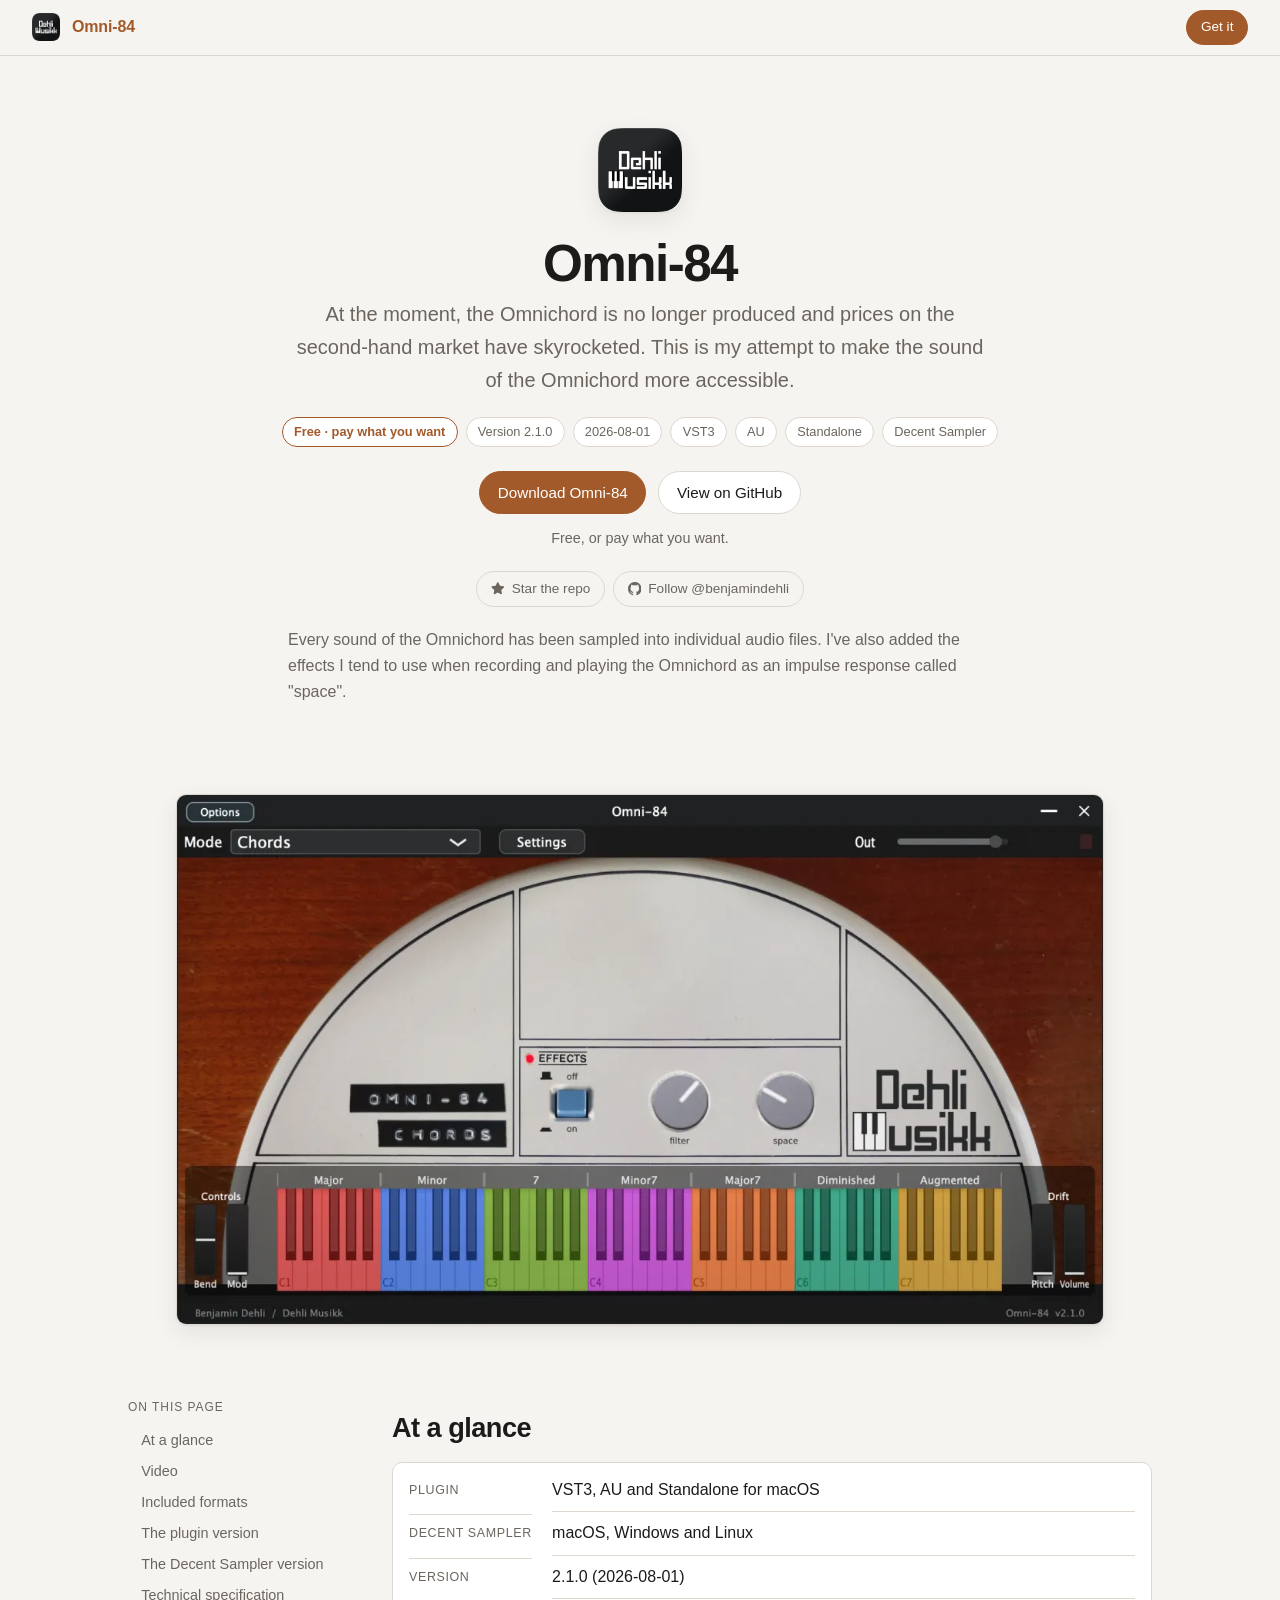
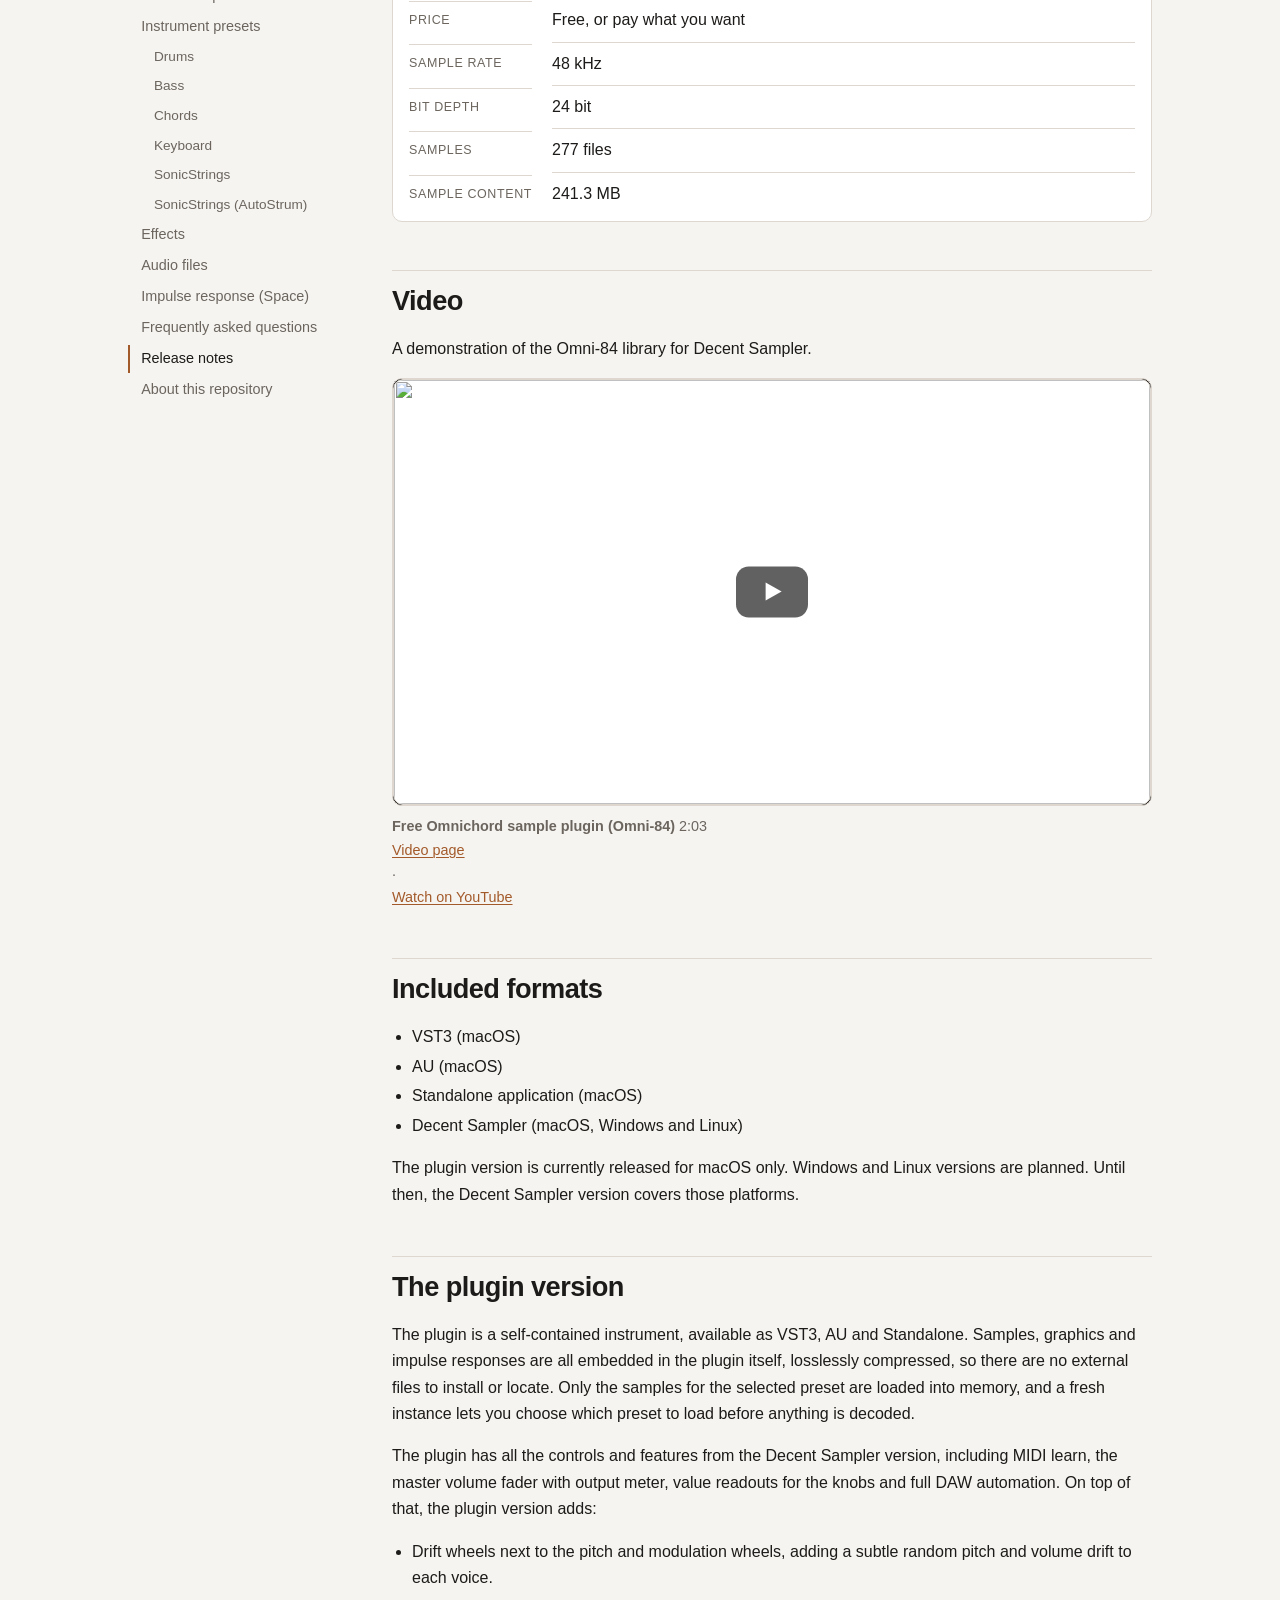
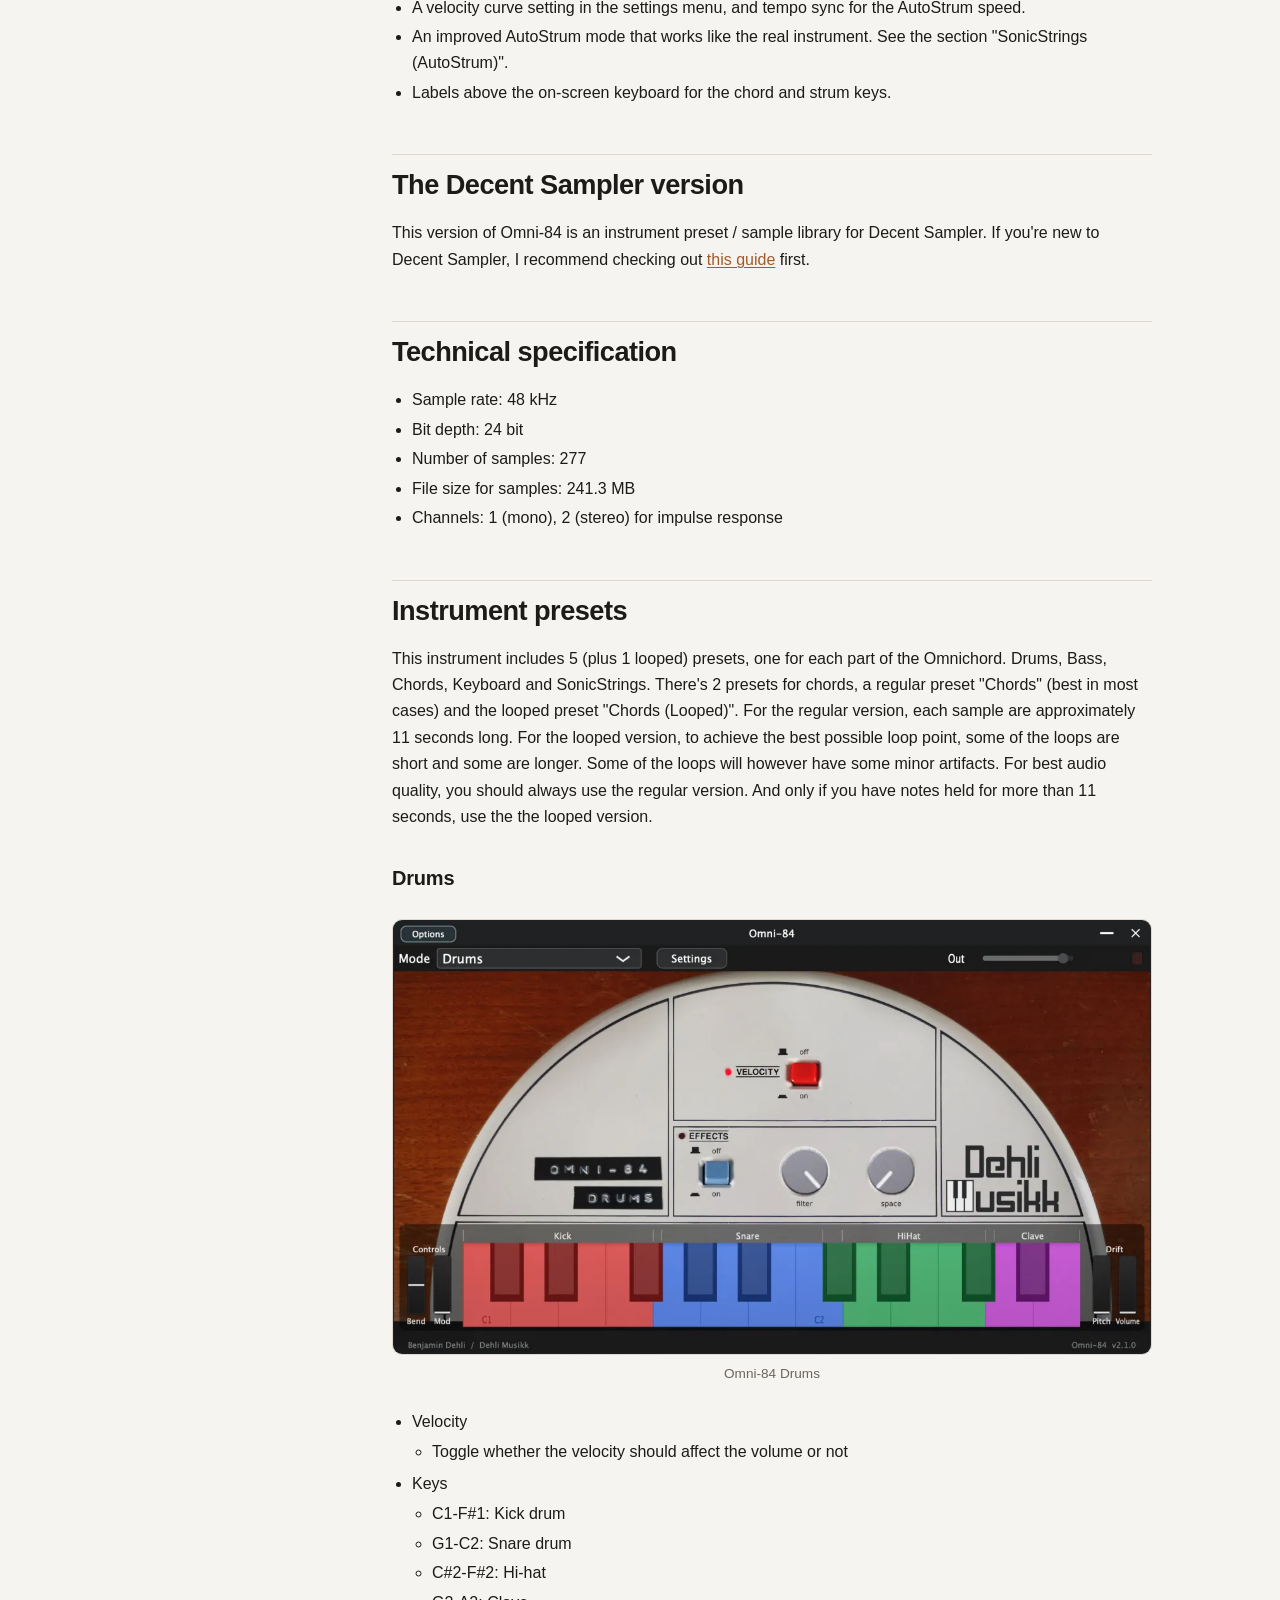
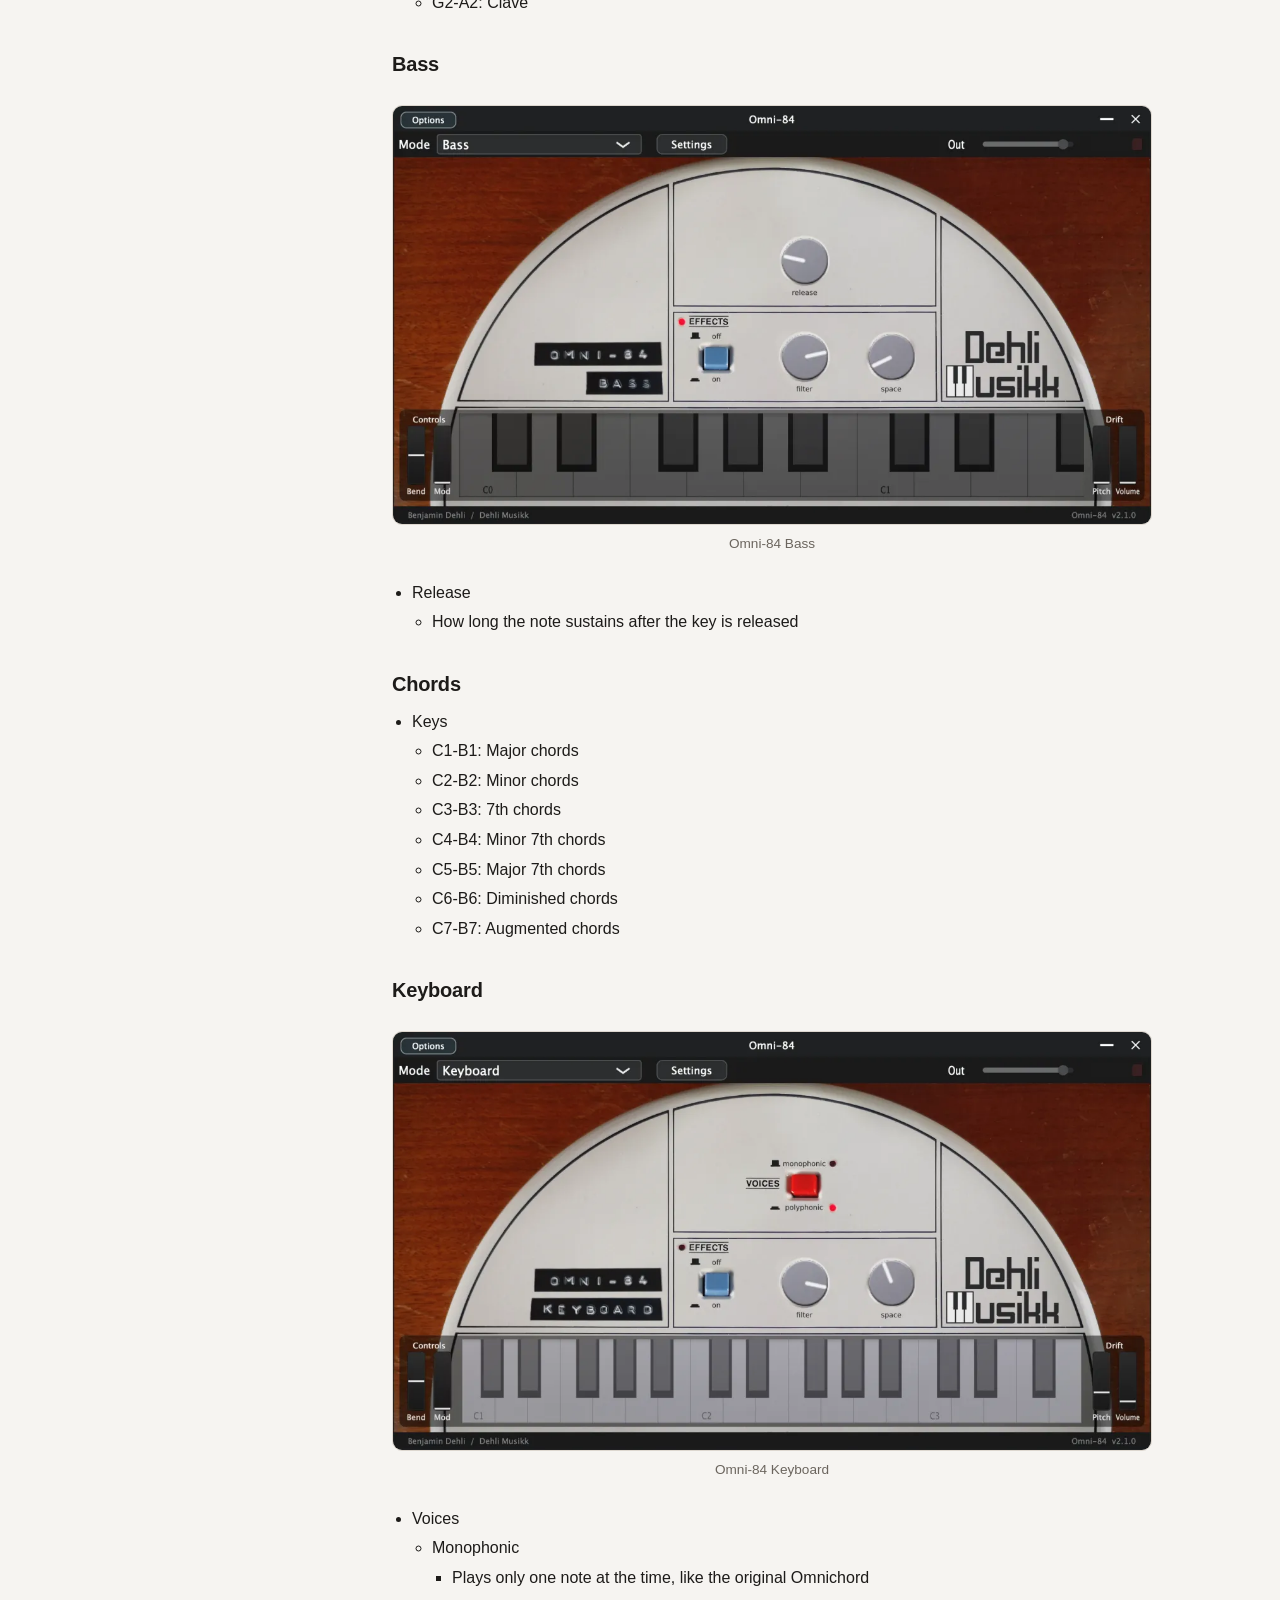
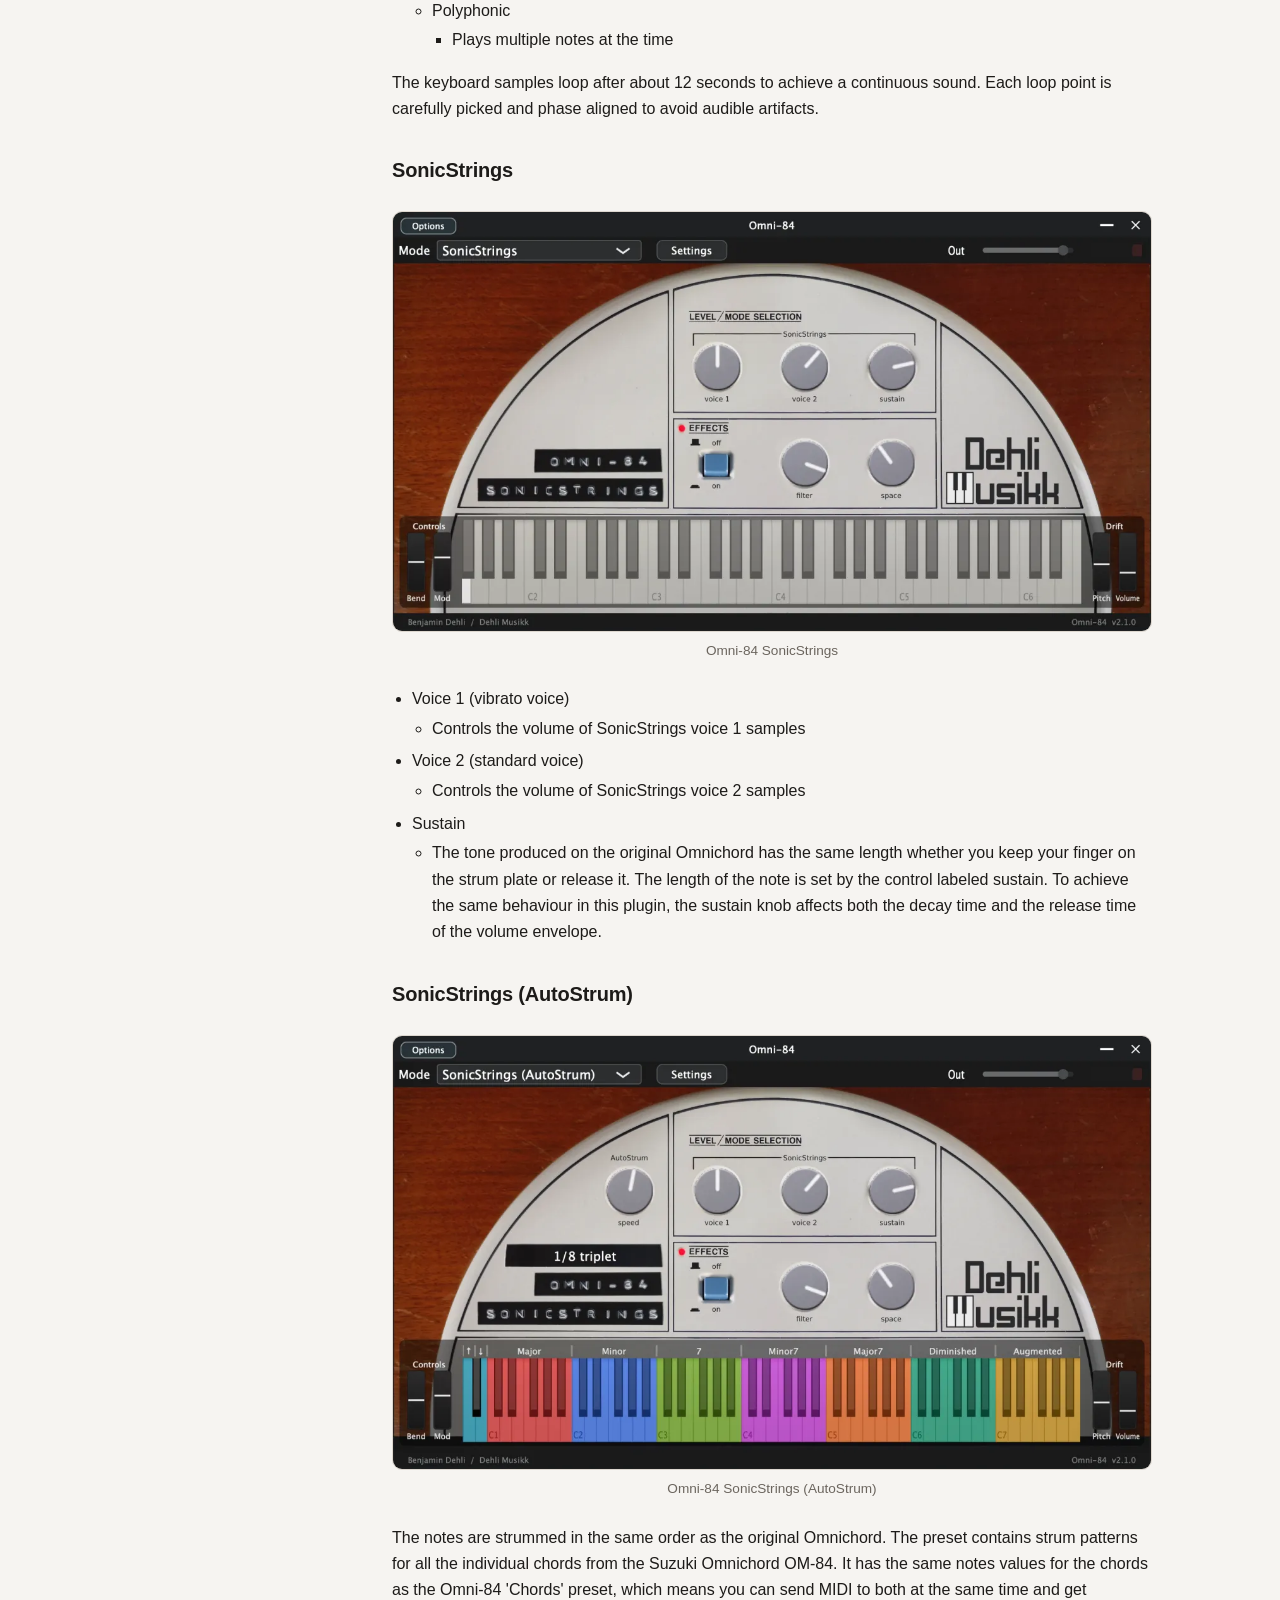
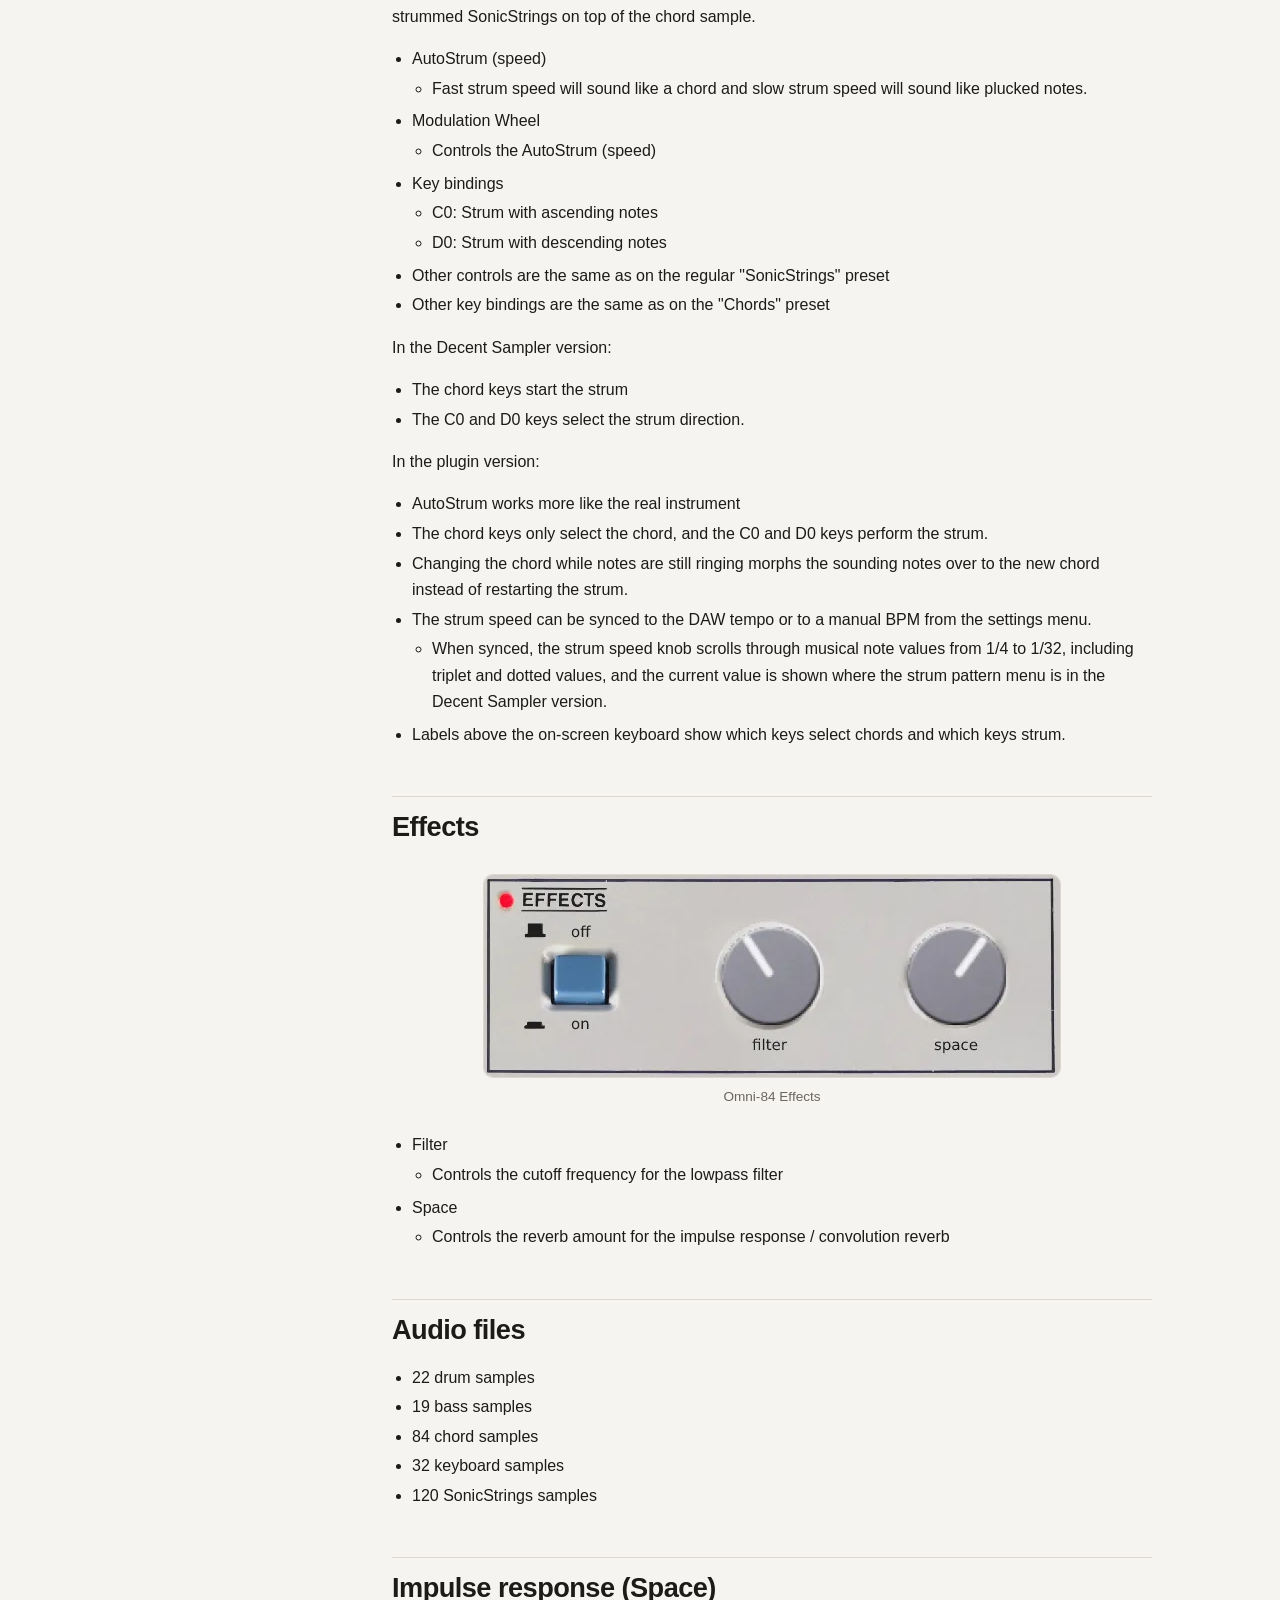
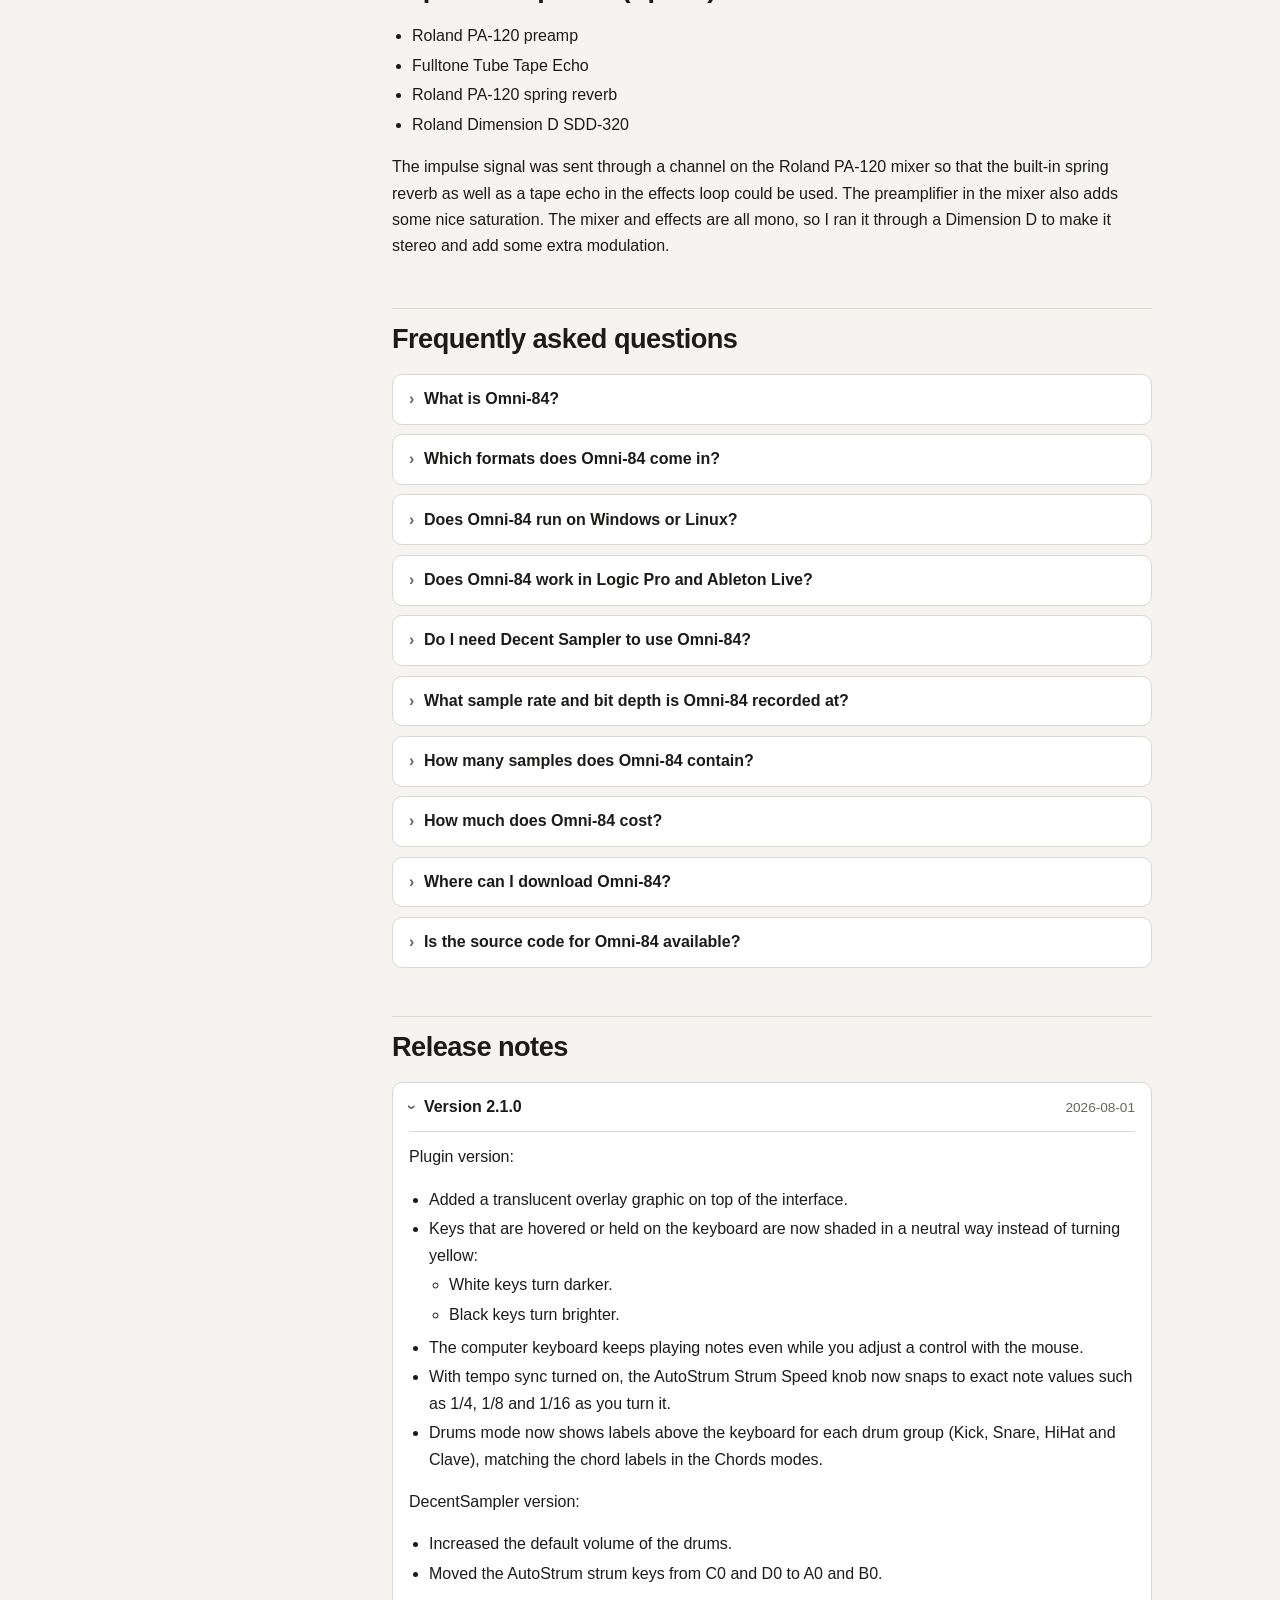
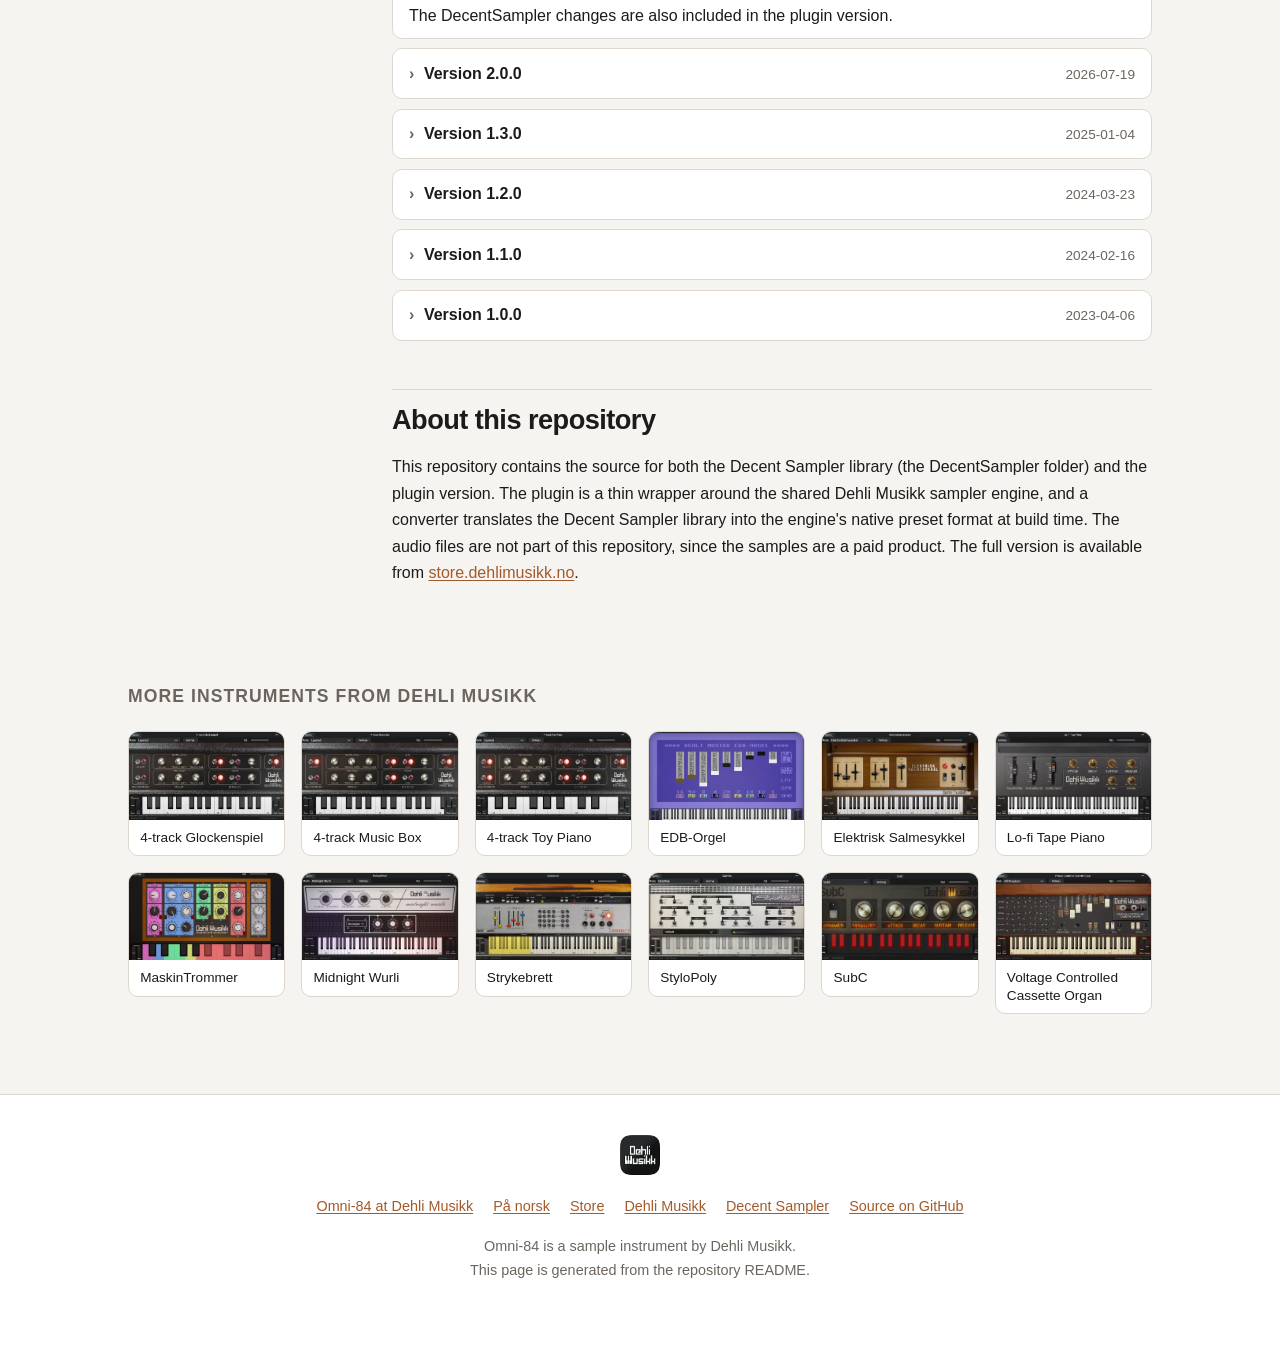
==== commit 1a040e89: "Update docs images" ====
--- a/docs/index.html
+++ b/docs/index.html
@@ -87,6 +87,60 @@
     color: var(--text);
     font: 1rem/1.65 -apple-system, BlinkMacSystemFont, "Segoe UI", Roboto, Helvetica, Arial, sans-serif;
     -webkit-font-smoothing: antialiased;
+}
+
+/* ── keyboard access ──────────────────────────────────────────────────────── */
+
+/* The table of contents alone is 19 links, so reaching the page's own text
+   without a mouse meant 27 tab stops. This is the first thing in the tab order
+   and stays off screen until it is focused. */
+.skip {
+    position: absolute;
+    left: -9999px;
+    top: 0;
+    z-index: 20;
+    padding: 0.6rem 1rem;
+    background: var(--surface);
+    color: var(--text);
+    border: 1px solid var(--line);
+    border-radius: 0 0 var(--radius) 0;
+    text-decoration: none;
+}
+
+.skip:focus {
+    left: 0;
+}
+
+/* Nothing here removes the browser's focus ring. This only makes it a
+   deliberate one, since a default ring against a filled pill button is easy
+   to lose. */
+:focus-visible {
+    outline: 2px solid var(--accent);
+    outline-offset: 2px;
+}
+
+/* An accent ring on an accent-filled button would be the same colour twice. */
+.btn-primary:focus-visible {
+    outline-color: var(--text);
+}
+
+@media (prefers-reduced-motion: reduce) {
+    html {
+        scroll-behavior: auto;
+    }
+
+    *,
+    *::before,
+    *::after {
+        animation-duration: 0.01ms !important;
+        animation-iteration-count: 1 !important;
+        transition-duration: 0.01ms !important;
+        scroll-behavior: auto !important;
+    }
+
+    .btn:hover {
+        transform: none;
+    }
 }
 
 a {
@@ -943,7 +997,7 @@
         "width": 1200,
         "height": 686
       },
-      "dateModified": "2026-09-15"
+      "dateModified": "2026-11-20"
     },
     {
       "@type": "BreadcrumbList",
@@ -1108,7 +1162,7 @@
           "name": "Where can I download Omni-84?",
           "acceptedAnswer": {
             "@type": "Answer",
-            "text": "From the Dehli Musikk store at https://store.dehlimusikk.no/l/omni-84."
+            "text": "From the Dehli Musikk store at <a href=\"https://store.dehlimusikk.no/l/omni-84\" target=\"_blank\" rel=\"noopener\">https://store.dehlimusikk.no/l/omni-84</a>."
           }
         },
         {
@@ -1116,7 +1170,7 @@
           "name": "Is the source code for Omni-84 available?",
           "acceptedAnswer": {
             "@type": "Answer",
-            "text": "Yes. The repository is public at https://github.com/benjamindehli/Omni-84 and licensed under GPL-3.0. The audio files are not in the repository and come with the download."
+            "text": "Yes. The repository is public at <a href=\"https://github.com/benjamindehli/Omni-84\" target=\"_blank\" rel=\"noopener\">https://github.com/benjamindehli/Omni-84</a> and licensed under GPL-3.0. The audio files are not in the repository and come with the download."
           }
         }
       ]
@@ -1126,6 +1180,8 @@
 </script>
 </head>
 <body>
+
+<a class="skip" href="#content">Skip to the content</a>
 
 <header class="topbar">
   <img src="img/icon.png" alt="">
@@ -1155,17 +1211,17 @@
     <p class="toc-title" id="toc-title">On this page</p>
     <ul><li><a href="#at-a-glance">At a glance</a></li><li><a href="#demo-video">Video</a></li><li><a href="#included-formats">Included formats</a></li><li><a href="#the-plugin-version">The plugin version</a></li><li><a href="#the-decent-sampler-version">The Decent Sampler version</a></li><li><a href="#technical-specification">Technical specification</a></li><li><a href="#instrument-presets">Instrument presets</a><ul><li><a href="#drums">Drums</a></li><li><a href="#bass">Bass</a></li><li><a href="#chords">Chords</a></li><li><a href="#keyboard">Keyboard</a></li><li><a href="#sonicstrings">SonicStrings</a></li><li><a href="#sonicstrings-autostrum">SonicStrings (AutoStrum)</a></li></ul></li><li><a href="#effects">Effects</a></li><li><a href="#audio-files">Audio files</a></li><li><a href="#impulse-response-space">Impulse response (Space)</a></li><li><a href="#faq">Frequently asked questions</a></li><li><a href="#release-notes">Release notes</a></li><li><a href="#about-this-repository">About this repository</a></li></ul>
   </nav>
-  <main>
-<section id="at-a-glance"><h2><a class="anchor" href="#at-a-glance" aria-hidden="true">#</a>At a glance</h2><dl class="specs"><dt>Plugin</dt><dd>VST3, AU and Standalone for macOS</dd><dt>Decent Sampler</dt><dd>macOS, Windows and Linux</dd><dt>Version</dt><dd>2.1.0 (2026-08-01)</dd><dt>Price</dt><dd>Free, or pay what you want</dd><dt>Sample rate</dt><dd>48 kHz</dd><dt>Bit depth</dt><dd>24 bit</dd><dt>Samples</dt><dd>277 files</dd><dt>Sample content</dt><dd>241.3 MB</dd></dl></section>
-<section id="demo-video"><h2><a class="anchor" href="#demo-video" aria-hidden="true">#</a>Video</h2><p>A demonstration of the Omni-84 library for Decent Sampler.</p><figure class="video-item"><div class="video" data-youtube="dAxy1PFxv3U"><button class="video-play" type="button" aria-label="Play video: Free Omnichord sample plugin (Omni-84)"><img src="https://i.ytimg.com/vi/dAxy1PFxv3U/hqdefault.jpg" alt="" loading="lazy" width="480" height="360"><span class="play" aria-hidden="true"></span></button></div><figcaption class="video-caption"><strong>Free Omnichord sample plugin (Omni-84)</strong> <span class="duration">2:03</span> <a href="video/">Video page</a> · <a href="https://www.youtube.com/watch?v=dAxy1PFxv3U" target="_blank" rel="noopener">Watch on YouTube</a></figcaption></figure></section>
-<section id="included-formats"><h2><a class="anchor" href="#included-formats" aria-hidden="true">#</a>Included formats</h2><ul>
+  <main id="content">
+<section id="at-a-glance"><h2><a class="anchor" href="#at-a-glance" aria-hidden="true" tabindex="-1">#</a>At a glance</h2><dl class="specs"><dt>Plugin</dt><dd>VST3, AU and Standalone for macOS</dd><dt>Decent Sampler</dt><dd>macOS, Windows and Linux</dd><dt>Version</dt><dd>2.1.0 (2026-08-01)</dd><dt>Price</dt><dd>Free, or pay what you want</dd><dt>Sample rate</dt><dd>48 kHz</dd><dt>Bit depth</dt><dd>24 bit</dd><dt>Samples</dt><dd>277 files</dd><dt>Sample content</dt><dd>241.3 MB</dd></dl></section>
+<section id="demo-video"><h2><a class="anchor" href="#demo-video" aria-hidden="true" tabindex="-1">#</a>Video</h2><p>A demonstration of the Omni-84 library for Decent Sampler.</p><figure class="video-item"><div class="video" data-youtube="dAxy1PFxv3U"><button class="video-play" type="button" aria-label="Play video: Free Omnichord sample plugin (Omni-84)"><img src="https://i.ytimg.com/vi/dAxy1PFxv3U/hqdefault.jpg" alt="" loading="lazy" width="480" height="360"><span class="play" aria-hidden="true"></span></button></div><figcaption class="video-caption"><strong>Free Omnichord sample plugin (Omni-84)</strong> <span class="duration">2:03</span> <a href="video/">Video page</a> · <a href="https://www.youtube.com/watch?v=dAxy1PFxv3U" target="_blank" rel="noopener">Watch on YouTube</a></figcaption></figure></section>
+<section id="included-formats"><h2><a class="anchor" href="#included-formats" aria-hidden="true" tabindex="-1">#</a>Included formats</h2><ul>
 <li>VST3 (macOS)</li>
 <li>AU (macOS)</li>
 <li>Standalone application (macOS)</li>
 <li>Decent Sampler (macOS, Windows and Linux)</li>
 </ul>
 <p>The plugin version is currently released for macOS only. Windows and Linux versions are planned. Until then, the Decent Sampler version covers those platforms.</p></section>
-<section id="the-plugin-version"><h2><a class="anchor" href="#the-plugin-version" aria-hidden="true">#</a>The plugin version</h2><p>The plugin is a self-contained instrument, available as VST3, AU and Standalone. Samples, graphics and impulse responses are all embedded in the plugin itself, losslessly compressed, so there are no external files to install or locate. Only the samples for the selected preset are loaded into memory, and a fresh instance lets you choose which preset to load before anything is decoded.</p>
+<section id="the-plugin-version"><h2><a class="anchor" href="#the-plugin-version" aria-hidden="true" tabindex="-1">#</a>The plugin version</h2><p>The plugin is a self-contained instrument, available as VST3, AU and Standalone. Samples, graphics and impulse responses are all embedded in the plugin itself, losslessly compressed, so there are no external files to install or locate. Only the samples for the selected preset are loaded into memory, and a fresh instance lets you choose which preset to load before anything is decoded.</p>
 <p>The plugin has all the controls and features from the Decent Sampler version, including MIDI learn, the master volume fader with output meter, value readouts for the knobs and full DAW automation. On top of that, the plugin version adds:</p>
 <ul>
 <li>Drift wheels next to the pitch and modulation wheels, adding a subtle random pitch and volume drift to each voice.</li>
@@ -1173,16 +1229,16 @@
 <li>An improved AutoStrum mode that works like the real instrument. See the section "SonicStrings (AutoStrum)".</li>
 <li>Labels above the on-screen keyboard for the chord and strum keys.</li>
 </ul></section>
-<section id="the-decent-sampler-version"><h2><a class="anchor" href="#the-decent-sampler-version" aria-hidden="true">#</a>The Decent Sampler version</h2><p>This version of Omni-84 is an instrument preset / sample library for Decent Sampler. If you're new to Decent Sampler, I recommend checking out <a href="https://www.decentsamples.com/how-to-use-decent-sampler/" target="_blank" rel="noopener">this guide</a> first.</p></section>
-<section id="technical-specification"><h2><a class="anchor" href="#technical-specification" aria-hidden="true">#</a>Technical specification</h2><ul>
+<section id="the-decent-sampler-version"><h2><a class="anchor" href="#the-decent-sampler-version" aria-hidden="true" tabindex="-1">#</a>The Decent Sampler version</h2><p>This version of Omni-84 is an instrument preset / sample library for Decent Sampler. If you're new to Decent Sampler, I recommend checking out <a href="https://www.decentsamples.com/how-to-use-decent-sampler/" target="_blank" rel="noopener">this guide</a> first.</p></section>
+<section id="technical-specification"><h2><a class="anchor" href="#technical-specification" aria-hidden="true" tabindex="-1">#</a>Technical specification</h2><ul>
 <li>Sample rate: 48 kHz</li>
 <li>Bit depth: 24 bit</li>
 <li>Number of samples: 277</li>
 <li>File size for samples: 241.3 MB</li>
 <li>Channels: 1 (mono), 2 (stereo) for impulse response</li>
 </ul></section>
-<section id="instrument-presets"><h2><a class="anchor" href="#instrument-presets" aria-hidden="true">#</a>Instrument presets</h2><p>This instrument includes 5 (plus 1 looped) presets, one for each part of the Omnichord. Drums, Bass, Chords, Keyboard and SonicStrings. There's 2 presets for chords, a regular preset "Chords" (best in most cases) and the looped preset "Chords (Looped)". For the regular version, each sample are approximately 11 seconds long. For the looped version, to achieve the best possible loop point, some of the loops are short and some are longer. Some of the loops will however have some minor artifacts. For best audio quality, you should always use the regular version. And only if you have notes held for more than 11 seconds, use the the looped version.</p>
-<h3 id="drums"><a class="anchor" href="#drums" aria-hidden="true">#</a>Drums</h3>
+<section id="instrument-presets"><h2><a class="anchor" href="#instrument-presets" aria-hidden="true" tabindex="-1">#</a>Instrument presets</h2><p>This instrument includes 5 (plus 1 looped) presets, one for each part of the Omnichord. Drums, Bass, Chords, Keyboard and SonicStrings. There's 2 presets for chords, a regular preset "Chords" (best in most cases) and the looped preset "Chords (Looped)". For the regular version, each sample are approximately 11 seconds long. For the looped version, to achieve the best possible loop point, some of the loops are short and some are longer. Some of the loops will however have some minor artifacts. For best audio quality, you should always use the regular version. And only if you have notes held for more than 11 seconds, use the the looped version.</p>
+<h3 id="drums"><a class="anchor" href="#drums" aria-hidden="true" tabindex="-1">#</a>Drums</h3>
 <figure class="shot"><a href="img/screenshots-drums.webp" target="_blank" rel="noopener"><img src="img/screenshots-drums.webp" alt="Omni-84 Drums" loading="lazy" width="1200" height="686"></a><figcaption>Omni-84 Drums</figcaption></figure>
 <ul>
 <li>Velocity<ul>
@@ -1195,14 +1251,14 @@
 <li>G2-A2: Clave</li>
 </ul></li>
 </ul>
-<h3 id="bass"><a class="anchor" href="#bass" aria-hidden="true">#</a>Bass</h3>
+<h3 id="bass"><a class="anchor" href="#bass" aria-hidden="true" tabindex="-1">#</a>Bass</h3>
 <figure class="shot"><a href="img/screenshots-bass.webp" target="_blank" rel="noopener"><img src="img/screenshots-bass.webp" alt="Omni-84 Bass" loading="lazy" width="1200" height="662"></a><figcaption>Omni-84 Bass</figcaption></figure>
 <ul>
 <li>Release<ul>
 <li>How long the note sustains after the key is released</li>
 </ul></li>
 </ul>
-<h3 id="chords"><a class="anchor" href="#chords" aria-hidden="true">#</a>Chords</h3>
+<h3 id="chords"><a class="anchor" href="#chords" aria-hidden="true" tabindex="-1">#</a>Chords</h3>
 <ul>
 <li>Keys<ul>
 <li>C1-B1: Major chords</li>
@@ -1214,7 +1270,7 @@
 <li>C7-B7: Augmented chords</li>
 </ul></li>
 </ul>
-<h3 id="keyboard"><a class="anchor" href="#keyboard" aria-hidden="true">#</a>Keyboard</h3>
+<h3 id="keyboard"><a class="anchor" href="#keyboard" aria-hidden="true" tabindex="-1">#</a>Keyboard</h3>
 <figure class="shot"><a href="img/screenshots-keyboard.webp" target="_blank" rel="noopener"><img src="img/screenshots-keyboard.webp" alt="Omni-84 Keyboard" loading="lazy" width="1200" height="662"></a><figcaption>Omni-84 Keyboard</figcaption></figure>
 <ul>
 <li>Voices<ul>
@@ -1227,7 +1283,7 @@
 </ul></li>
 </ul>
 <p>The keyboard samples loop after about 12 seconds to achieve a continuous sound. Each loop point is carefully picked and phase aligned to avoid audible artifacts.</p>
-<h3 id="sonicstrings"><a class="anchor" href="#sonicstrings" aria-hidden="true">#</a>SonicStrings</h3>
+<h3 id="sonicstrings"><a class="anchor" href="#sonicstrings" aria-hidden="true" tabindex="-1">#</a>SonicStrings</h3>
 <figure class="shot"><a href="img/screenshots-sonicstrings.webp" target="_blank" rel="noopener"><img src="img/screenshots-sonicstrings.webp" alt="Omni-84 SonicStrings" loading="lazy" width="1200" height="662"></a><figcaption>Omni-84 SonicStrings</figcaption></figure>
 <ul>
 <li>Voice 1 (vibrato voice)<ul>
@@ -1240,7 +1296,7 @@
 <li>The tone produced on the original Omnichord has the same length whether you keep your finger on the strum plate or release it. The length of the note is set by the control labeled sustain. To achieve the same behaviour in this plugin, the sustain knob affects both the decay time and the release time of the volume envelope.</li>
 </ul></li>
 </ul>
-<h3 id="sonicstrings-autostrum"><a class="anchor" href="#sonicstrings-autostrum" aria-hidden="true">#</a>SonicStrings (AutoStrum)</h3>
+<h3 id="sonicstrings-autostrum"><a class="anchor" href="#sonicstrings-autostrum" aria-hidden="true" tabindex="-1">#</a>SonicStrings (AutoStrum)</h3>
 <figure class="shot"><a href="img/screenshots-sonicstringsautostrum.webp" target="_blank" rel="noopener"><img src="img/screenshots-sonicstringsautostrum.webp" alt="Omni-84 SonicStrings (AutoStrum)" loading="lazy" width="1200" height="686"></a><figcaption>Omni-84 SonicStrings (AutoStrum)</figcaption></figure>
 <p>The notes are strummed in the same order as the original Omnichord. The preset contains strum patterns for all the individual chords from the Suzuki Omnichord OM-84. It has the same notes values for the chords as the Omni-84 'Chords' preset, which means you can send MIDI to both at the same time and get strummed SonicStrings on top of the chord sample.</p>
 <ul>
@@ -1272,7 +1328,7 @@
 </ul></li>
 <li>Labels above the on-screen keyboard show which keys select chords and which keys strum.</li>
 </ul></section>
-<section id="effects"><h2><a class="anchor" href="#effects" aria-hidden="true">#</a>Effects</h2><figure class="shot shot-narrow"><a href="img/screenshots-effects.webp" target="_blank" rel="noopener"><img src="img/screenshots-effects.webp" alt="Omni-84 Effects" loading="lazy" width="575" height="202"></a><figcaption>Omni-84 Effects</figcaption></figure>
+<section id="effects"><h2><a class="anchor" href="#effects" aria-hidden="true" tabindex="-1">#</a>Effects</h2><figure class="shot shot-narrow"><a href="img/screenshots-effects.webp" target="_blank" rel="noopener"><img src="img/screenshots-effects.webp" alt="Omni-84 Effects" loading="lazy" width="576" height="202"></a><figcaption>Omni-84 Effects</figcaption></figure>
 <ul>
 <li>Filter<ul>
 <li>Controls the cutoff frequency for the lowpass filter</li>
@@ -1281,22 +1337,22 @@
 <li>Controls the reverb amount for the impulse response / convolution reverb</li>
 </ul></li>
 </ul></section>
-<section id="audio-files"><h2><a class="anchor" href="#audio-files" aria-hidden="true">#</a>Audio files</h2><ul>
+<section id="audio-files"><h2><a class="anchor" href="#audio-files" aria-hidden="true" tabindex="-1">#</a>Audio files</h2><ul>
 <li>22 drum samples</li>
 <li>19 bass samples</li>
 <li>84 chord samples</li>
 <li>32 keyboard samples</li>
 <li>120 SonicStrings samples</li>
 </ul></section>
-<section id="impulse-response-space"><h2><a class="anchor" href="#impulse-response-space" aria-hidden="true">#</a>Impulse response (Space)</h2><ul>
+<section id="impulse-response-space"><h2><a class="anchor" href="#impulse-response-space" aria-hidden="true" tabindex="-1">#</a>Impulse response (Space)</h2><ul>
 <li>Roland PA-120 preamp</li>
 <li>Fulltone Tube Tape Echo</li>
 <li>Roland PA-120 spring reverb</li>
 <li>Roland Dimension D SDD-320</li>
 </ul>
 <p>The impulse signal was sent through a channel on the Roland PA-120 mixer so that the built-in spring reverb as well as a tape echo in the effects loop could be used. The preamplifier in the mixer also adds some nice saturation. The mixer and effects are all mono, so I ran it through a Dimension D to make it stereo and add some extra modulation.</p></section>
-<section id="faq"><h2><a class="anchor" href="#faq" aria-hidden="true">#</a>Frequently asked questions</h2><div class="faq"><details class="faq-item"><summary>What is Omni-84?</summary><div class="body"><p>Omni-84: the Suzuki Omnichord OM-84 sampled in full, from drums and bass to chords, keyboard and AutoStrum SonicStrings. Free for VST3 and AU.</p></div></details><details class="faq-item"><summary>Which formats does Omni-84 come in?</summary><div class="body"><p>Omni-84 is available as VST3, AU and Standalone for macOS, and as a Decent Sampler library for macOS, Windows and Linux.</p></div></details><details class="faq-item"><summary>Does Omni-84 run on Windows or Linux?</summary><div class="body"><p>The plugin version is released for macOS only. On Windows and Linux, the Decent Sampler version of Omni-84 covers the same instrument.</p></div></details><details class="faq-item"><summary>Does Omni-84 work in Logic Pro and Ableton Live?</summary><div class="body"><p>Yes. Omni-84 is available as both VST3 and AU, so it loads in any macOS host that reads those formats, including Logic Pro, Ableton Live, Cubase, Reaper and Studio One.</p></div></details><details class="faq-item"><summary>Do I need Decent Sampler to use Omni-84?</summary><div class="body"><p>Not for the plugin version. It is a self-contained instrument with its samples embedded, so there are no external files to install or locate. The Decent Sampler version is a sample library, and that one needs the free Decent Sampler application.</p></div></details><details class="faq-item"><summary>What sample rate and bit depth is Omni-84 recorded at?</summary><div class="body"><p>The samples are 48 kHz, 24 bit.</p></div></details><details class="faq-item"><summary>How many samples does Omni-84 contain?</summary><div class="body"><p>277 sample files, 241.3 MB of audio. Impulse responses for the effects are not counted in that figure.</p></div></details><details class="faq-item"><summary>How much does Omni-84 cost?</summary><div class="body"><p>Omni-84 is free, and the store lets you pay what you want for it.</p></div></details><details class="faq-item"><summary>Where can I download Omni-84?</summary><div class="body"><p>From the Dehli Musikk store at https://store.dehlimusikk.no/l/omni-84.</p></div></details><details class="faq-item"><summary>Is the source code for Omni-84 available?</summary><div class="body"><p>Yes. The repository is public at https://github.com/benjamindehli/Omni-84 and licensed under GPL-3.0. The audio files are not in the repository and come with the download.</p></div></details></div></section>
-<section id="release-notes"><h2><a class="anchor" href="#release-notes" aria-hidden="true">#</a>Release notes</h2><details class="release" open><summary>Version 2.1.0<span class="date">2026-08-01</span></summary><div class="body"><p>Plugin version:</p>
+<section id="faq"><h2><a class="anchor" href="#faq" aria-hidden="true" tabindex="-1">#</a>Frequently asked questions</h2><div class="faq"><details class="faq-item"><summary>What is Omni-84?</summary><div class="body"><p>Omni-84: the Suzuki Omnichord OM-84 sampled in full, from drums and bass to chords, keyboard and AutoStrum SonicStrings. Free for VST3 and AU.</p></div></details><details class="faq-item"><summary>Which formats does Omni-84 come in?</summary><div class="body"><p>Omni-84 is available as VST3, AU and Standalone for macOS, and as a Decent Sampler library for macOS, Windows and Linux.</p></div></details><details class="faq-item"><summary>Does Omni-84 run on Windows or Linux?</summary><div class="body"><p>The plugin version is released for macOS only. On Windows and Linux, the Decent Sampler version of Omni-84 covers the same instrument.</p></div></details><details class="faq-item"><summary>Does Omni-84 work in Logic Pro and Ableton Live?</summary><div class="body"><p>Yes. Omni-84 is available as both VST3 and AU, so it loads in any macOS host that reads those formats, including Logic Pro, Ableton Live, Cubase, Reaper and Studio One.</p></div></details><details class="faq-item"><summary>Do I need Decent Sampler to use Omni-84?</summary><div class="body"><p>Not for the plugin version. It is a self-contained instrument with its samples embedded, so there are no external files to install or locate. The Decent Sampler version is a sample library, and that one needs the free Decent Sampler application.</p></div></details><details class="faq-item"><summary>What sample rate and bit depth is Omni-84 recorded at?</summary><div class="body"><p>The samples are 48 kHz, 24 bit.</p></div></details><details class="faq-item"><summary>How many samples does Omni-84 contain?</summary><div class="body"><p>277 sample files, 241.3 MB of audio. Impulse responses for the effects are not counted in that figure.</p></div></details><details class="faq-item"><summary>How much does Omni-84 cost?</summary><div class="body"><p>Omni-84 is free, and the store lets you pay what you want for it.</p></div></details><details class="faq-item"><summary>Where can I download Omni-84?</summary><div class="body"><p>From the Dehli Musikk store at <a href="https://store.dehlimusikk.no/l/omni-84" target="_blank" rel="noopener">https://store.dehlimusikk.no/l/omni-84</a>.</p></div></details><details class="faq-item"><summary>Is the source code for Omni-84 available?</summary><div class="body"><p>Yes. The repository is public at <a href="https://github.com/benjamindehli/Omni-84" target="_blank" rel="noopener">https://github.com/benjamindehli/Omni-84</a> and licensed under GPL-3.0. The audio files are not in the repository and come with the download.</p></div></details></div></section>
+<section id="release-notes"><h2><a class="anchor" href="#release-notes" aria-hidden="true" tabindex="-1">#</a>Release notes</h2><details class="release" open><summary>Version 2.1.0<span class="date">2026-08-01</span></summary><div class="body"><p>Plugin version:</p>
 <ul>
 <li>Added a translucent overlay graphic on top of the interface.</li>
 <li>Keys that are hovered or held on the keyboard are now shaded in a neutral way instead of turning yellow:<ul>
@@ -1333,7 +1389,7 @@
 <details class="release"><summary>Version 1.0.0<span class="date">2023-04-06</span></summary><div class="body"><ul>
 <li>First version released</li>
 </ul></div></details></section>
-<section id="about-this-repository"><h2><a class="anchor" href="#about-this-repository" aria-hidden="true">#</a>About this repository</h2><p>This repository contains the source for both the Decent Sampler library (the DecentSampler folder) and the plugin version. The plugin is a thin wrapper around the shared Dehli Musikk sampler engine, and a converter translates the Decent Sampler library into the engine's native preset format at build time. The audio files are not part of this repository, since the samples are a paid product. The full version is available from <a href="https://store.dehlimusikk.no/" target="_blank" rel="noopener">store.dehlimusikk.no</a>.</p></section>
+<section id="about-this-repository"><h2><a class="anchor" href="#about-this-repository" aria-hidden="true" tabindex="-1">#</a>About this repository</h2><p>This repository contains the source for both the Decent Sampler library (the DecentSampler folder) and the plugin version. The plugin is a thin wrapper around the shared Dehli Musikk sampler engine, and a converter translates the Decent Sampler library into the engine's native preset format at build time. The audio files are not part of this repository, since the samples are a paid product. The full version is available from <a href="https://store.dehlimusikk.no/" target="_blank" rel="noopener">store.dehlimusikk.no</a>.</p></section>
   </main>
 </div>
 
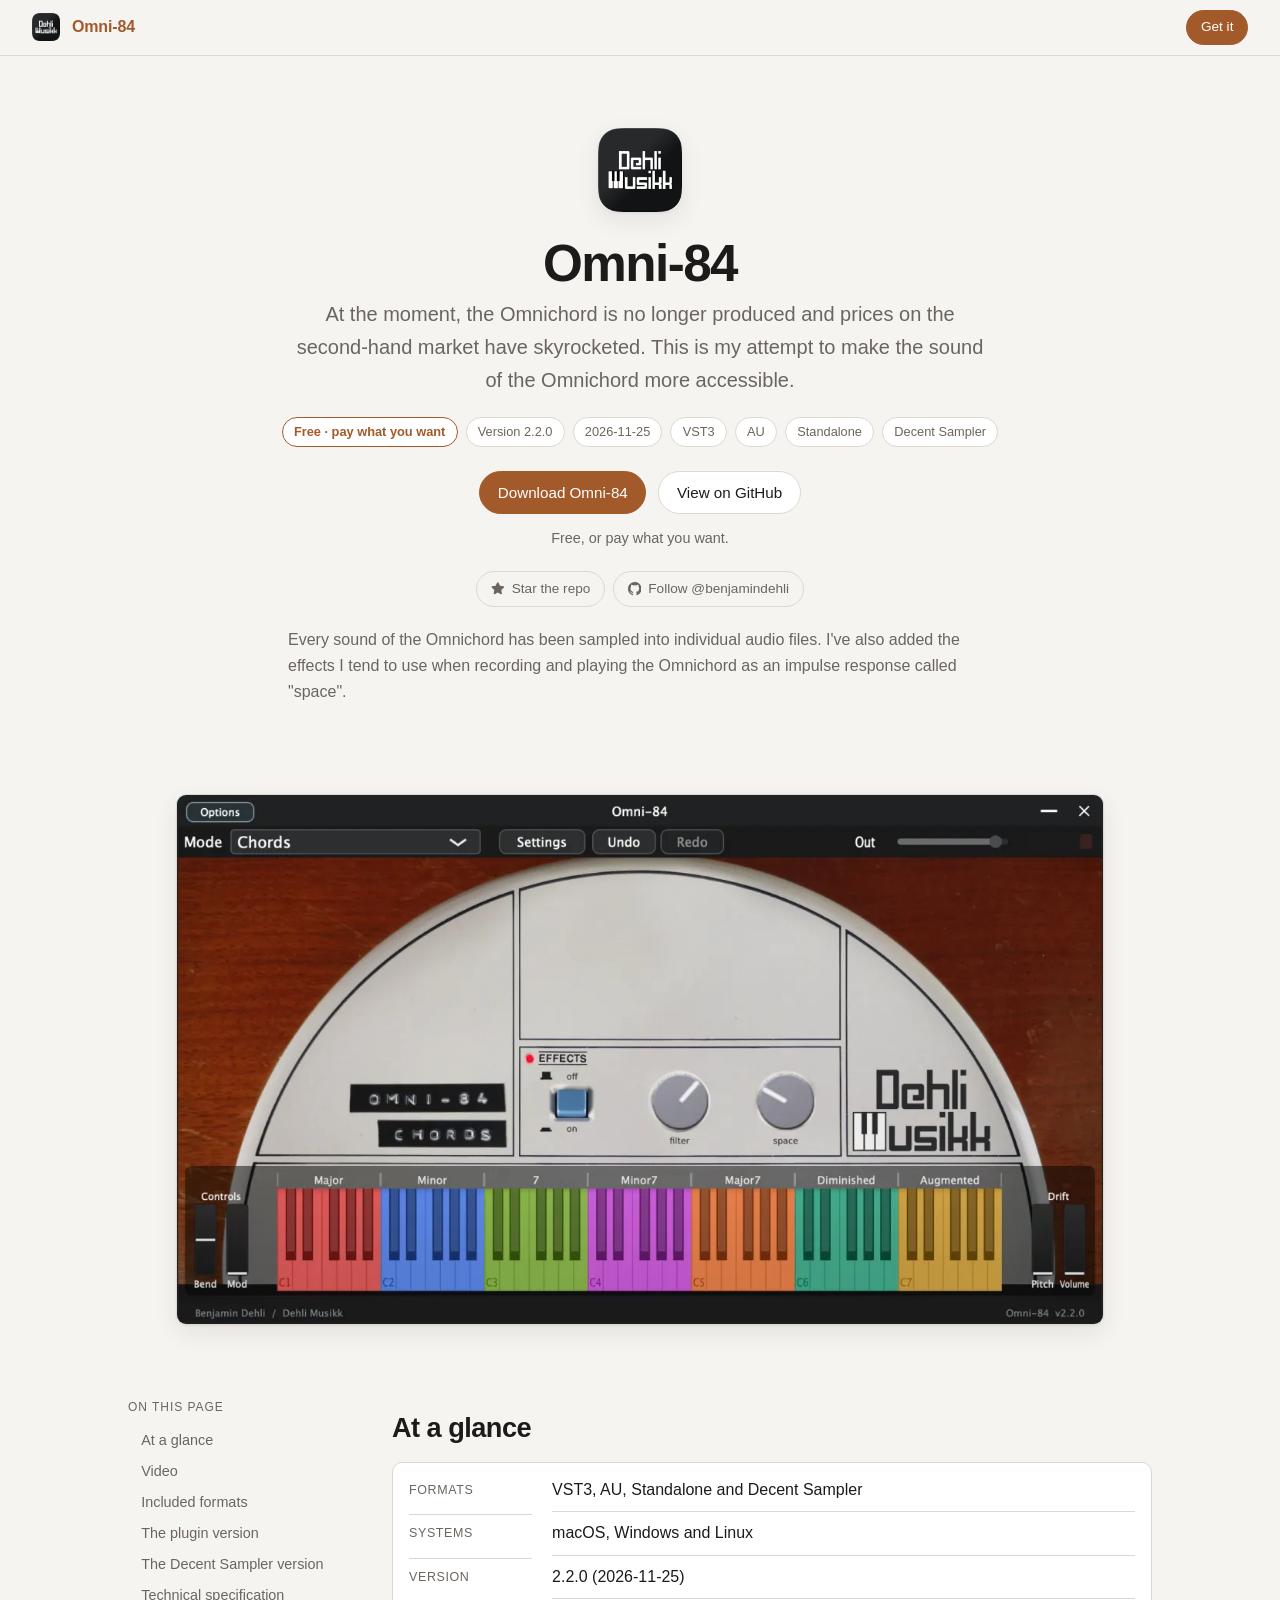
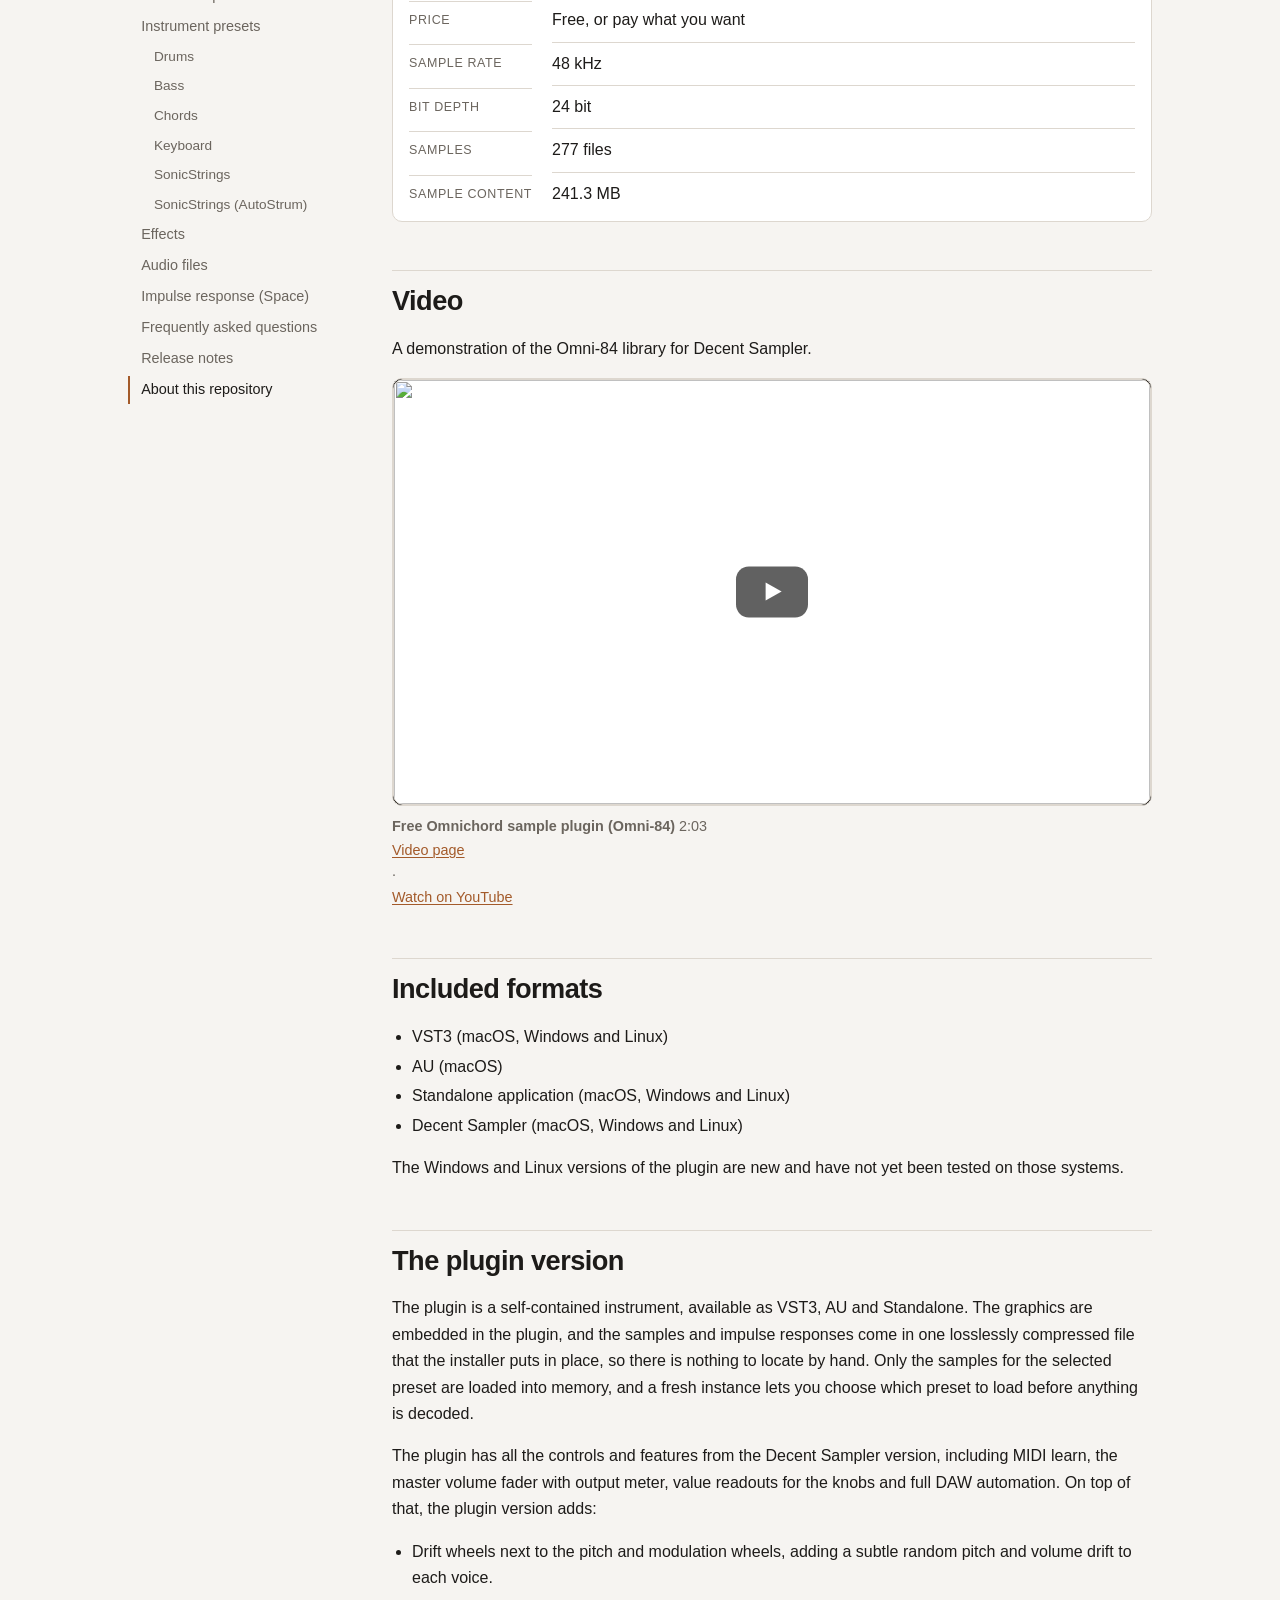
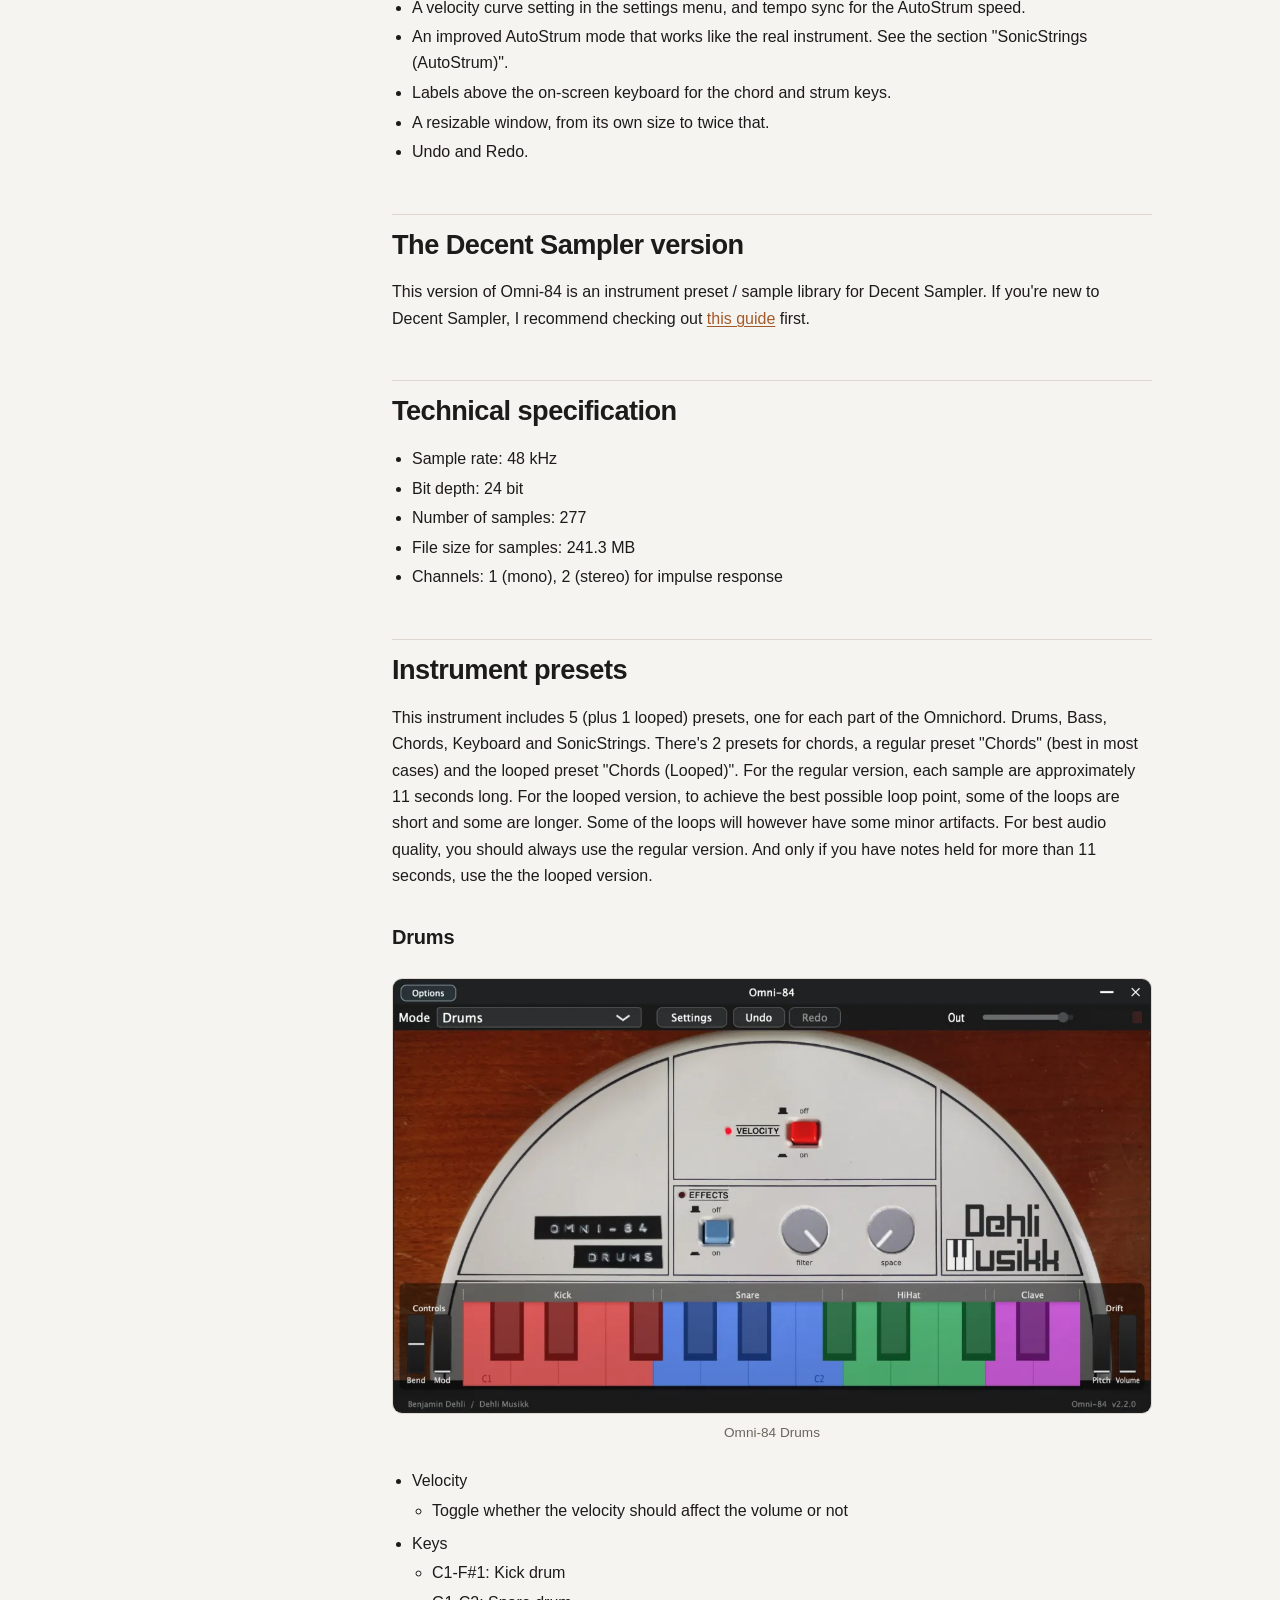
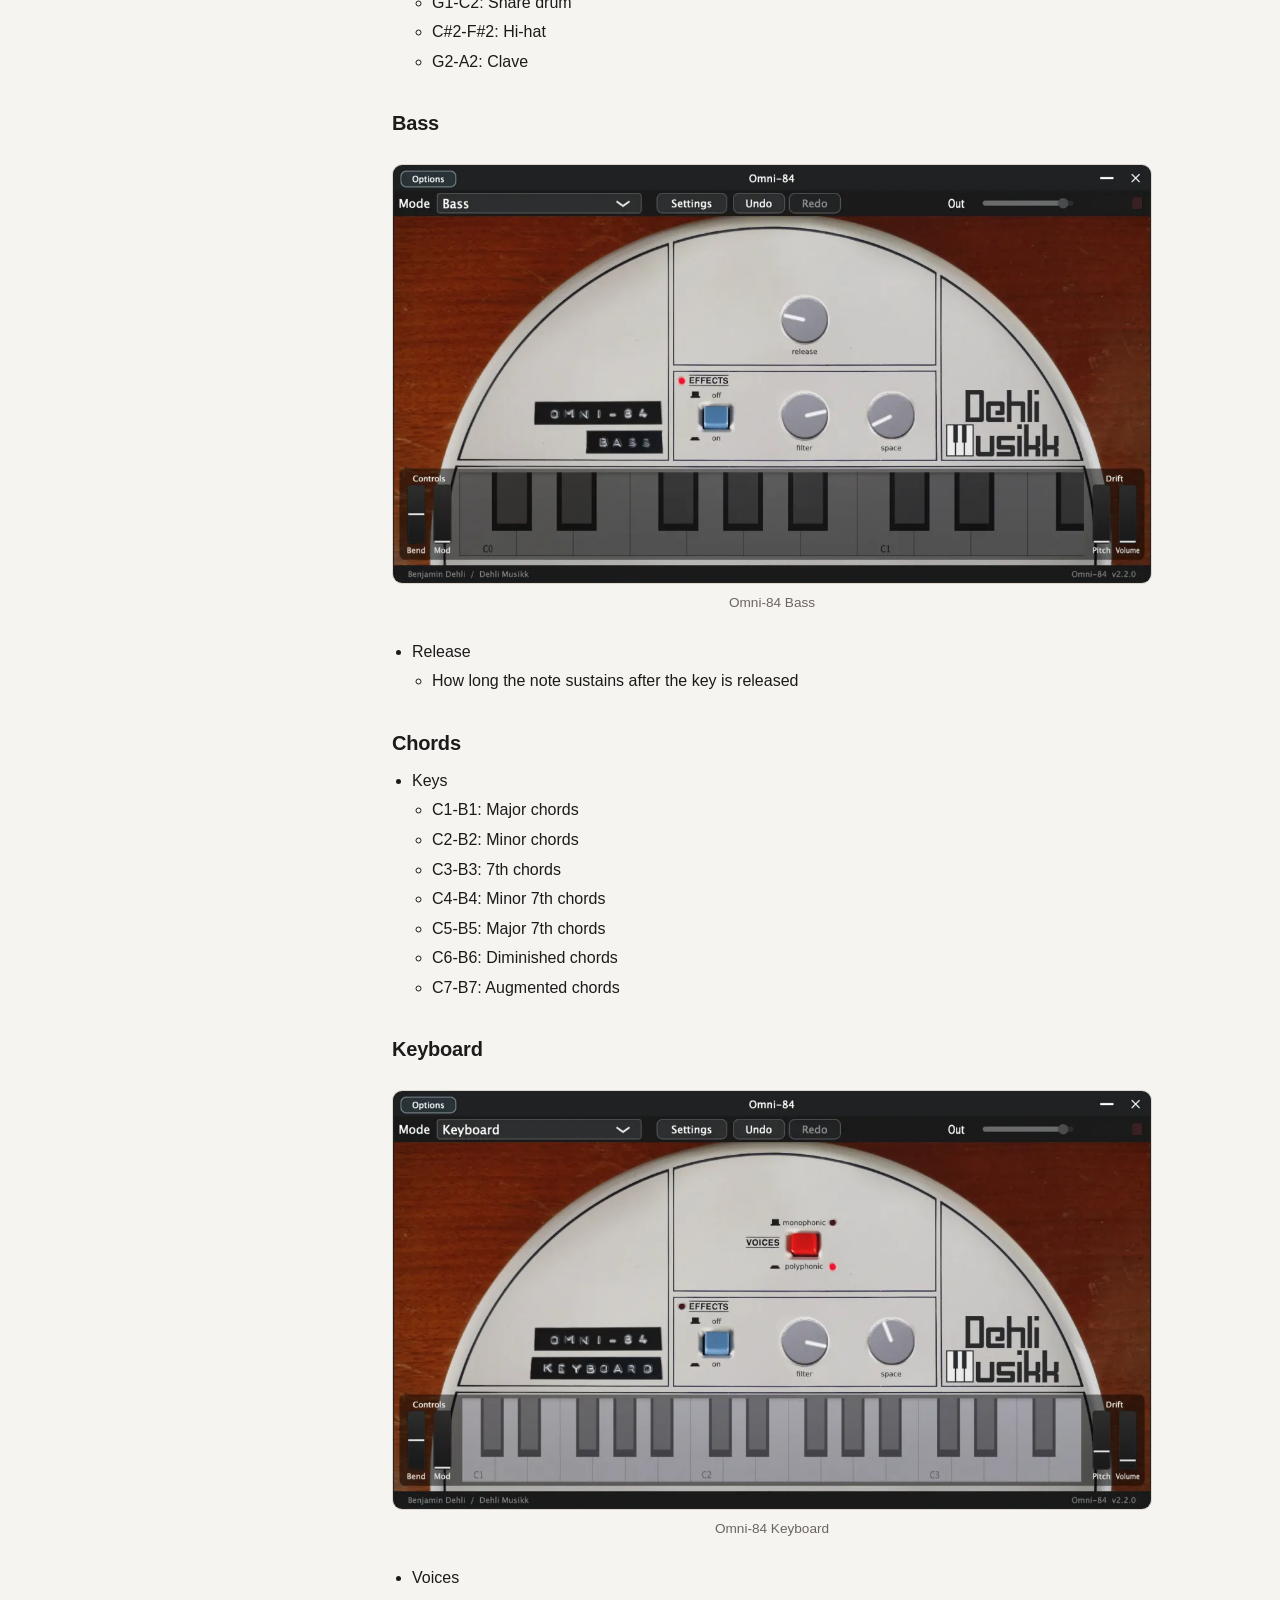
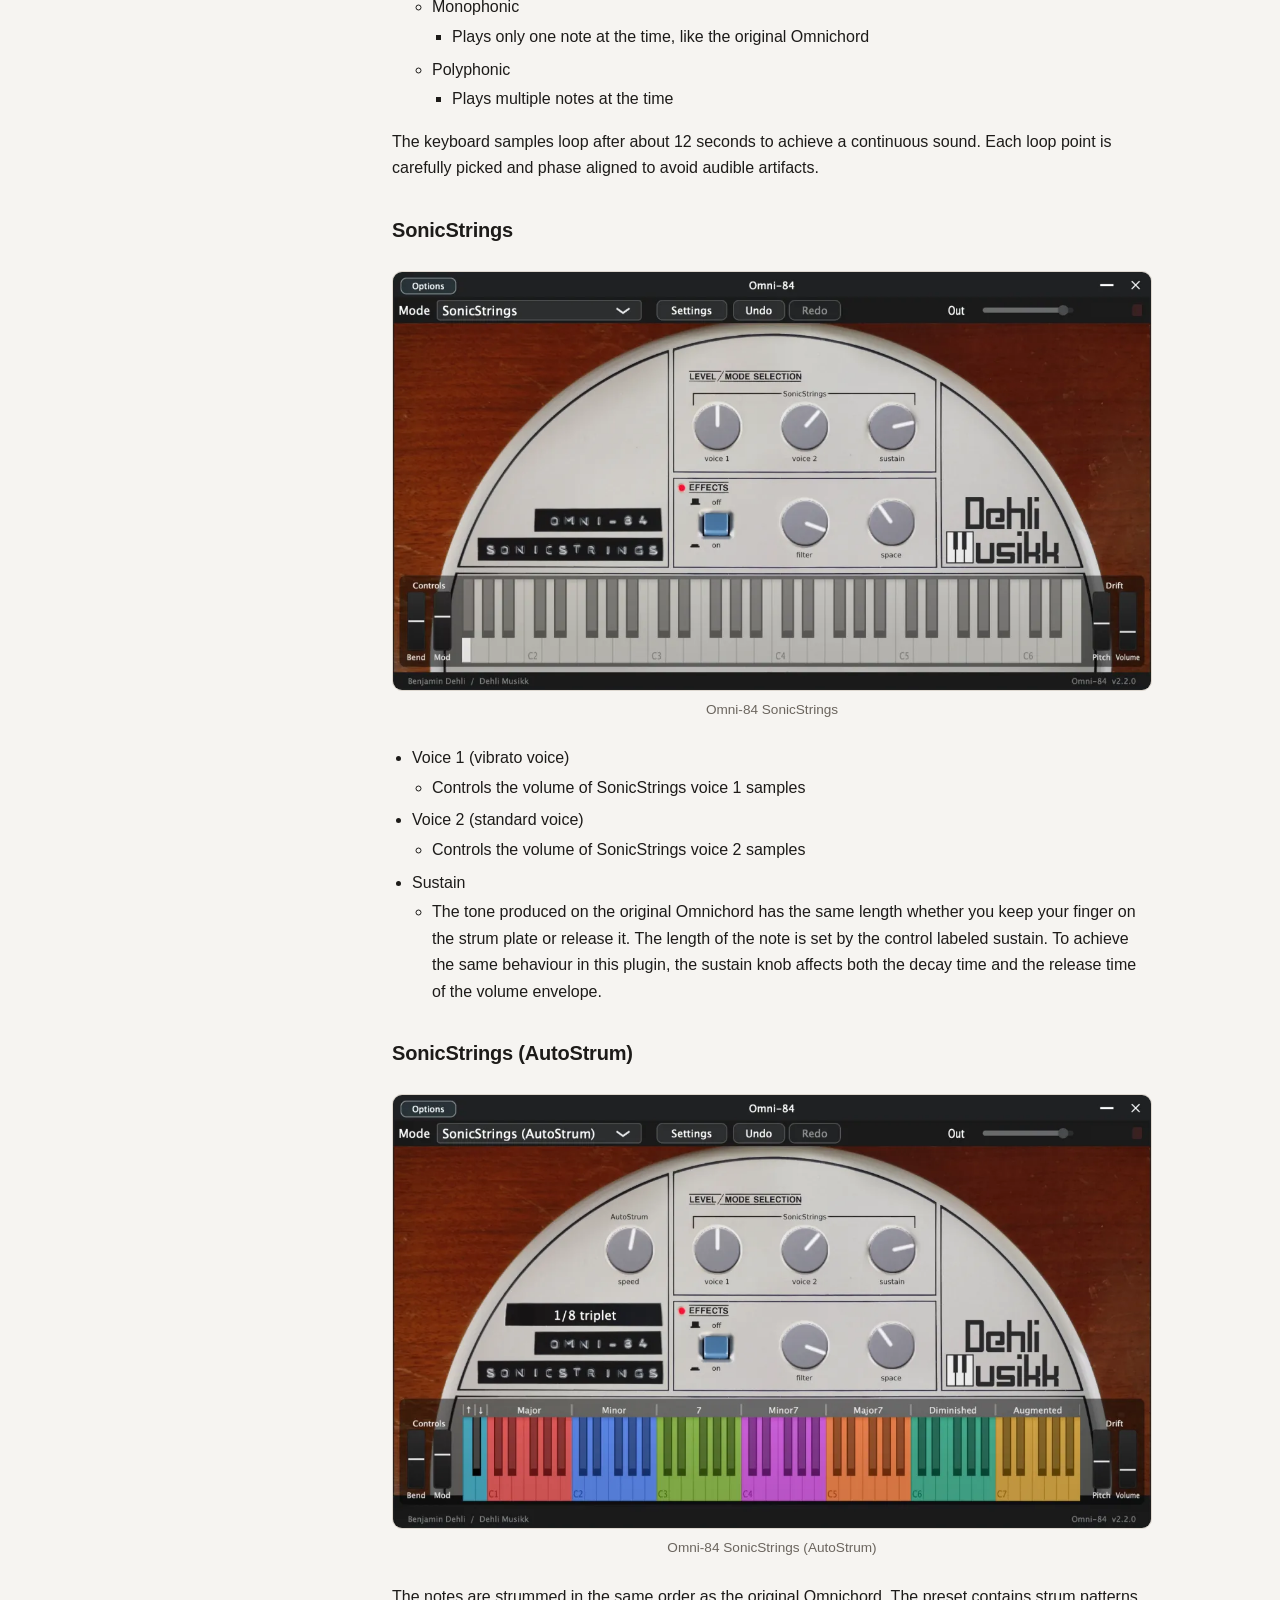
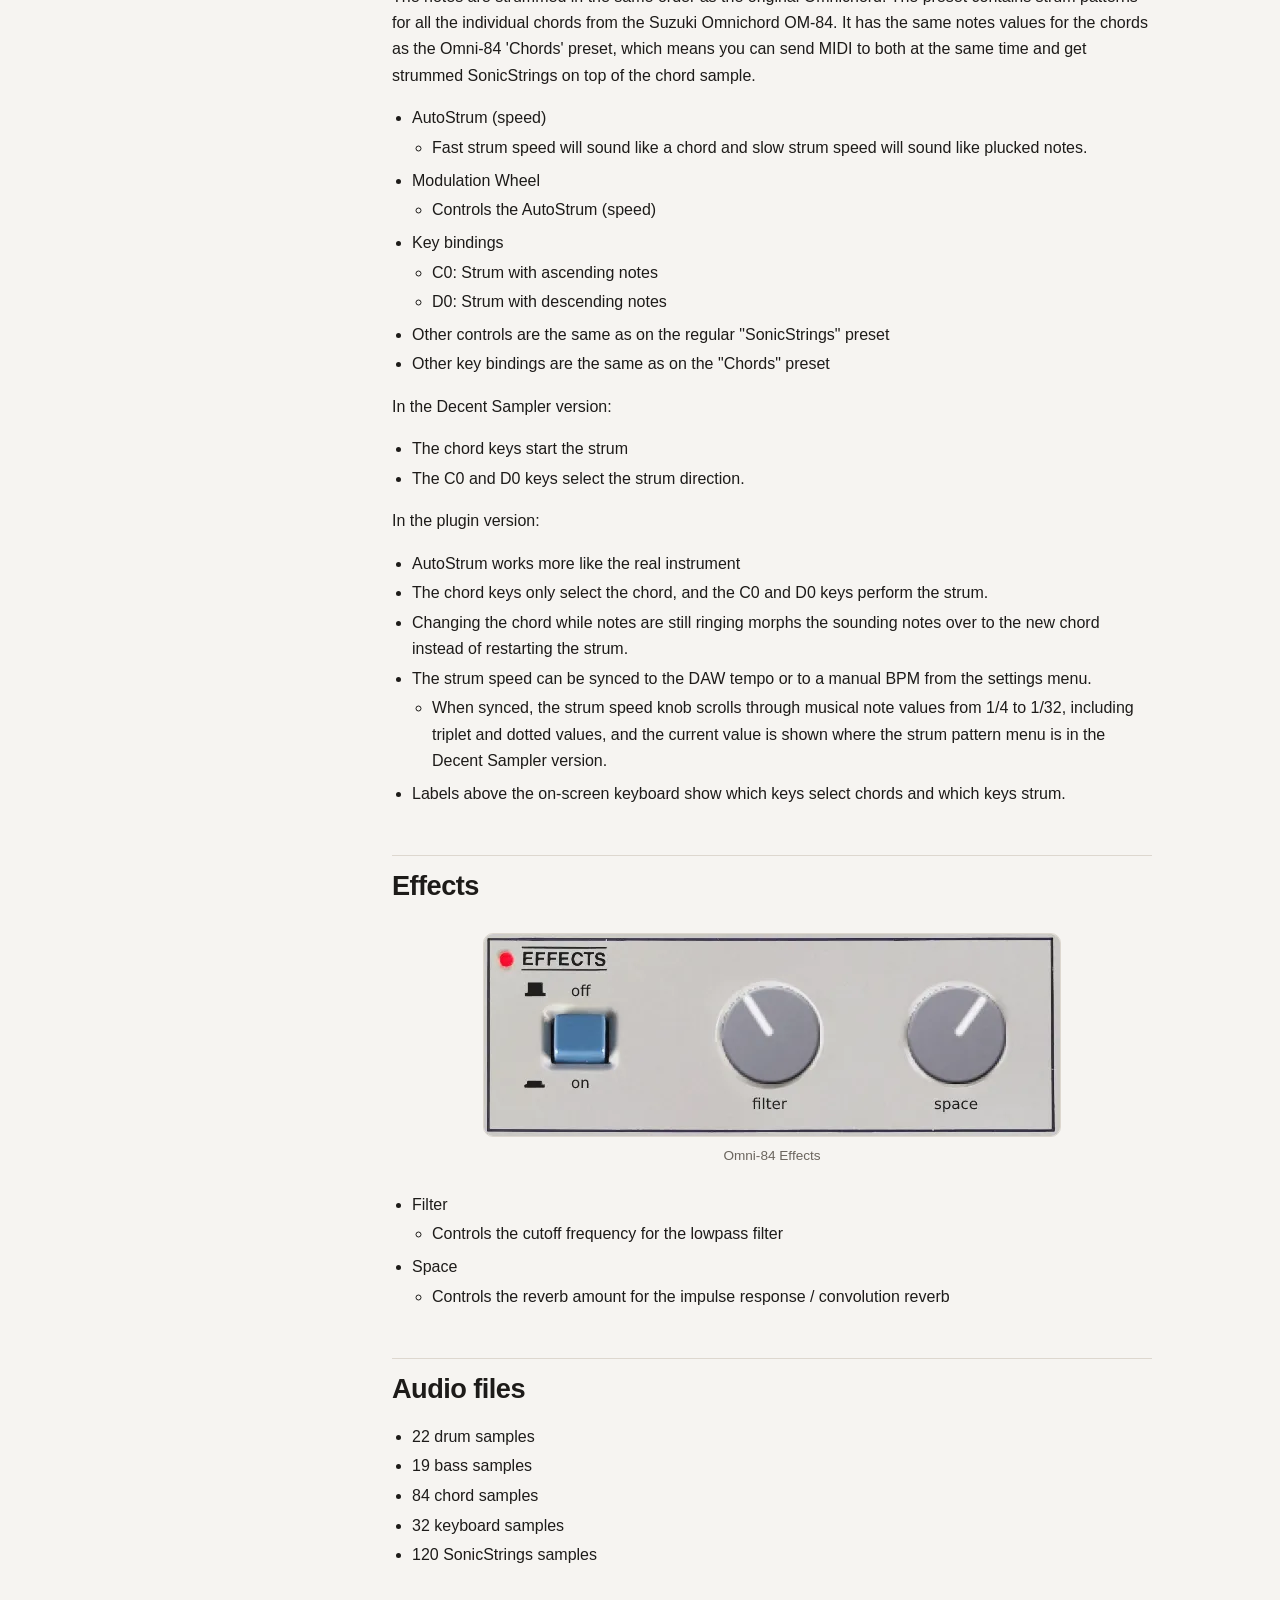
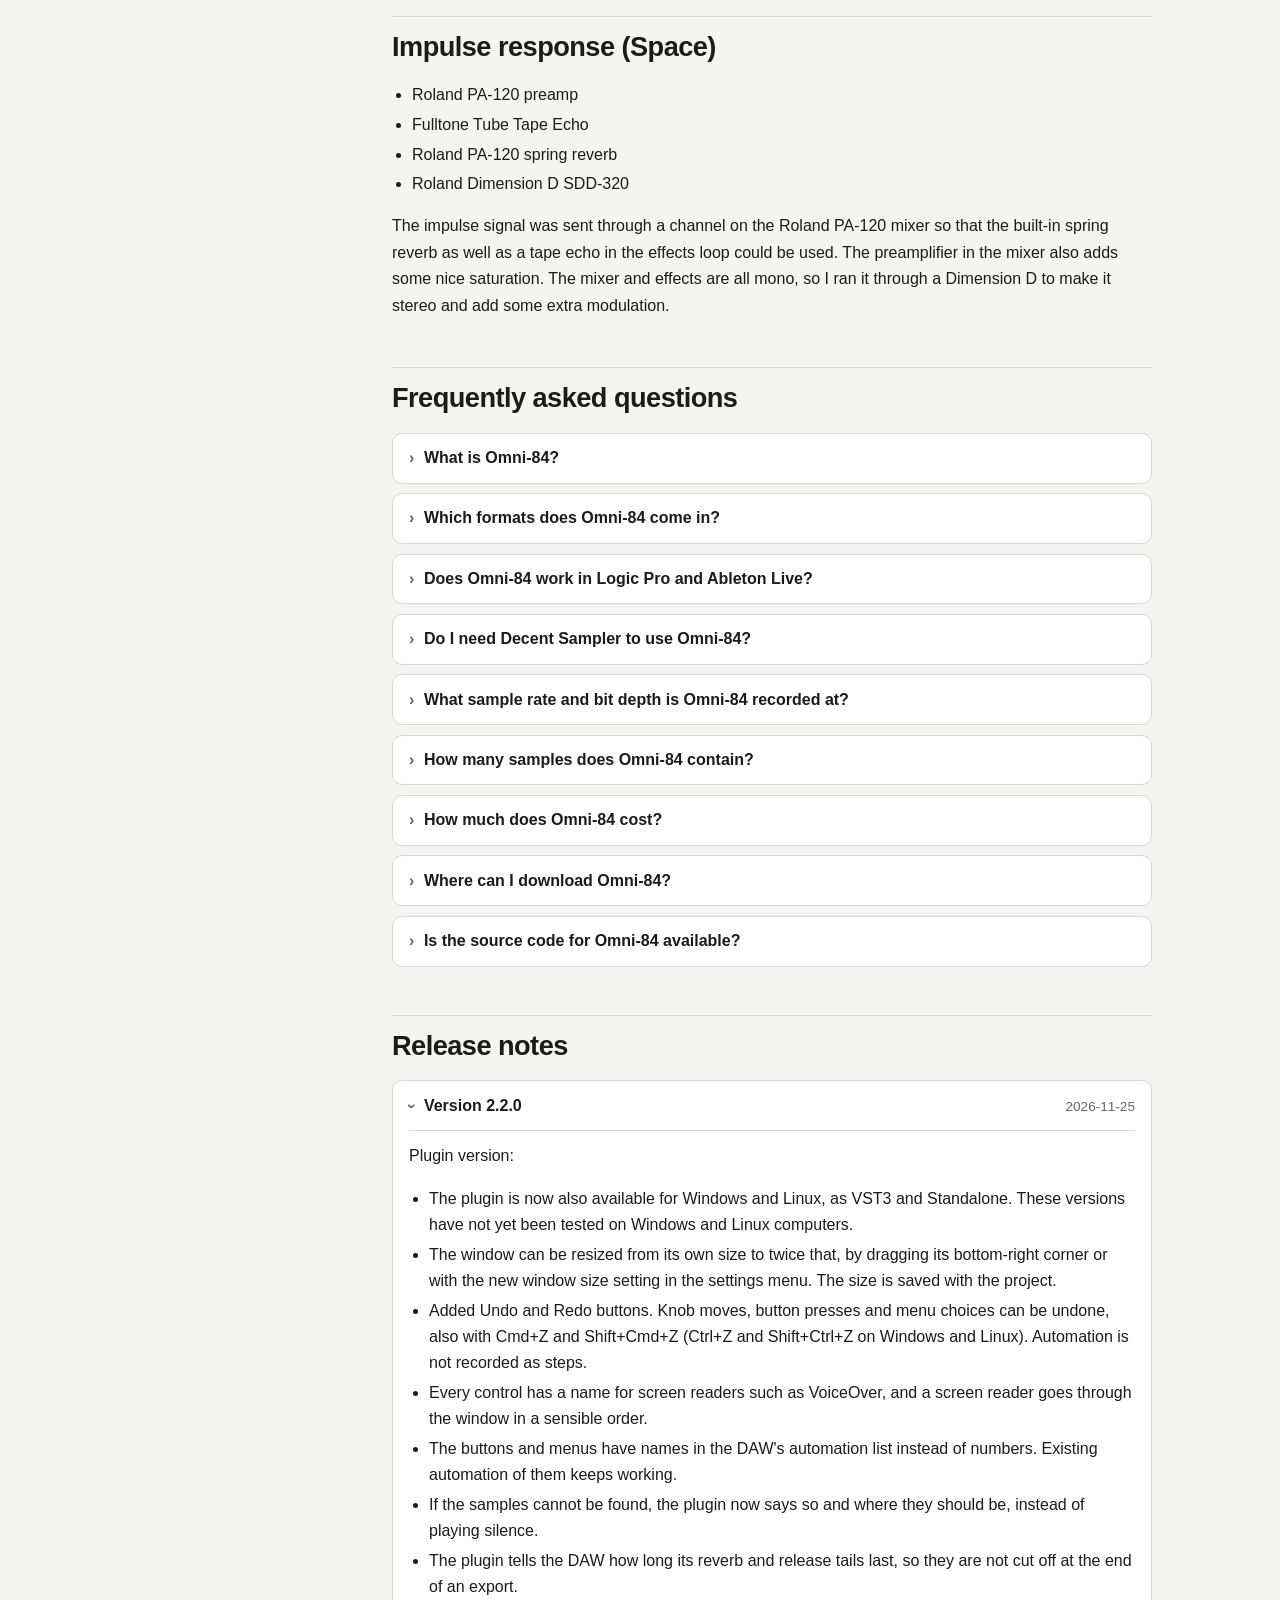
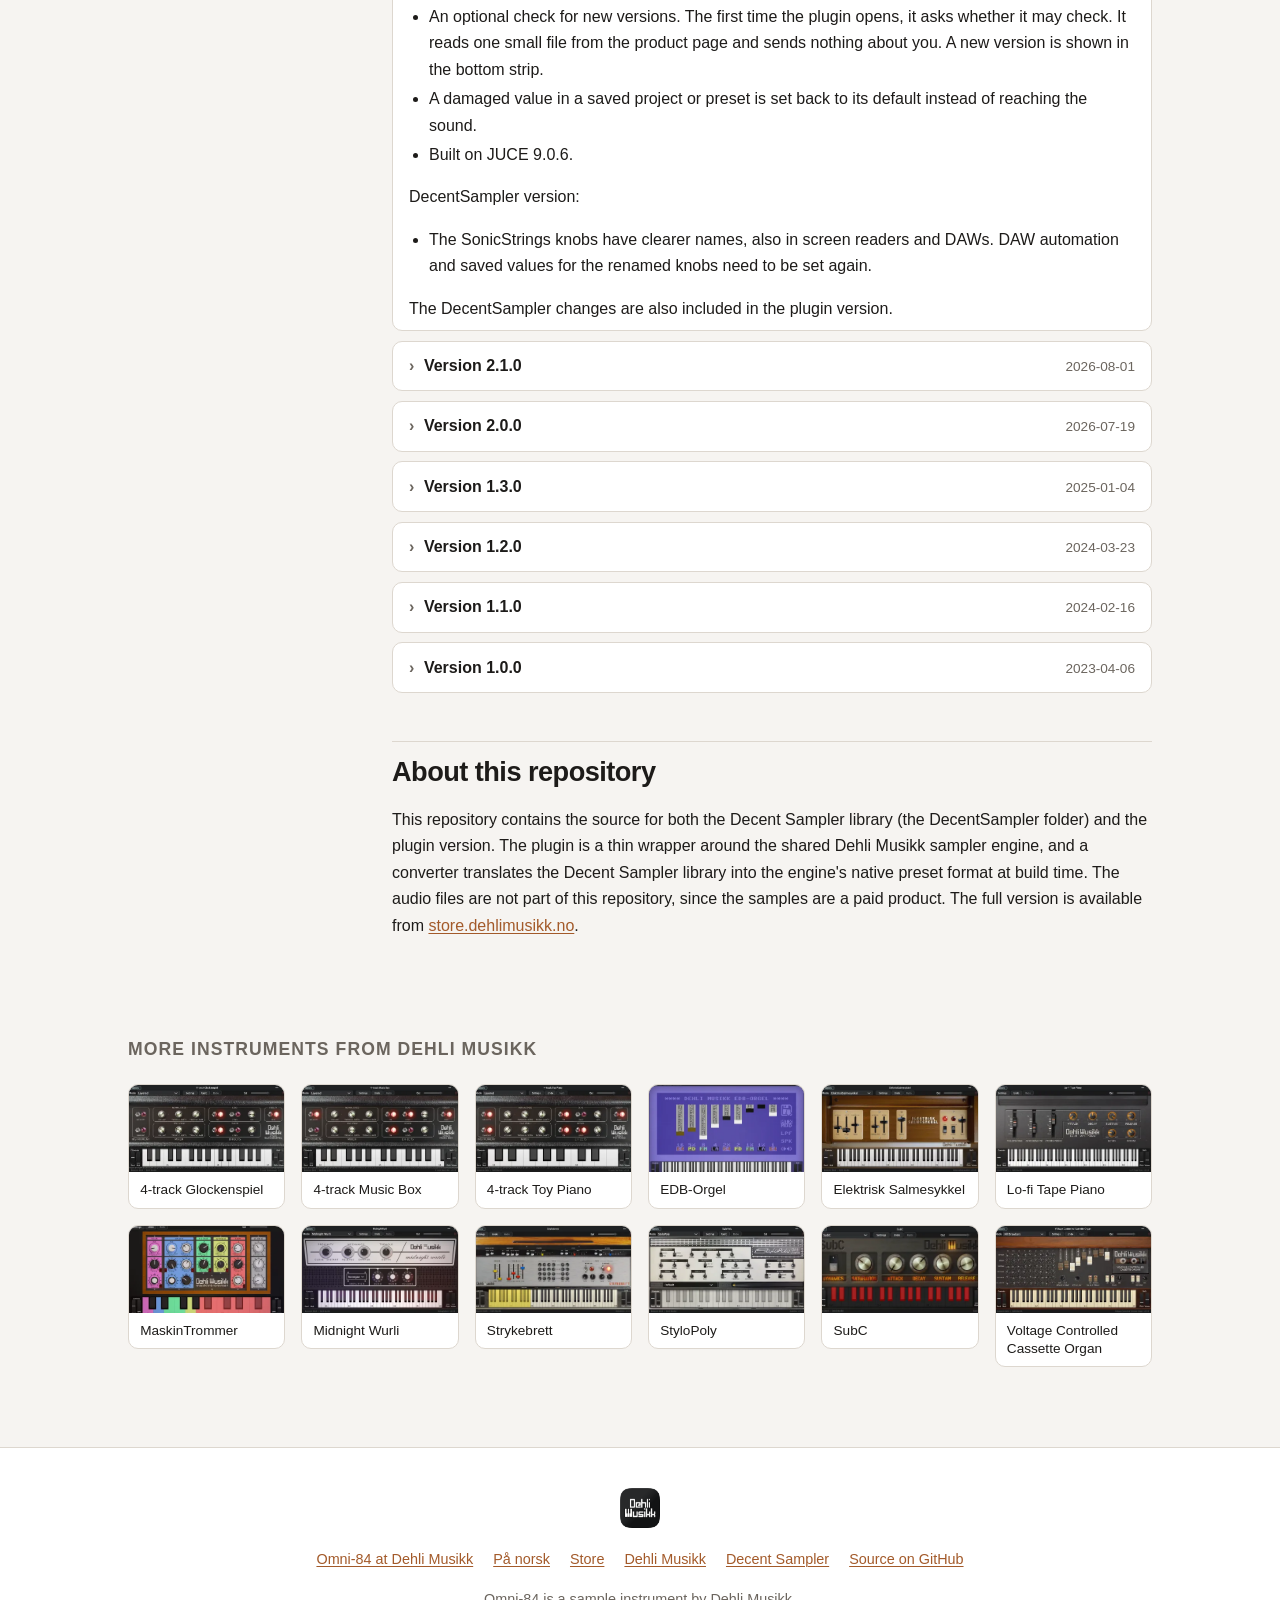
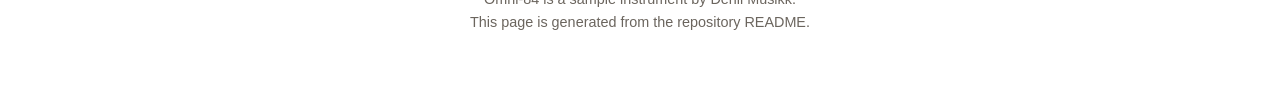
==== commit bc96eff5: "Publish the product page for the new version" ====
--- a/docs/index.html
+++ b/docs/index.html
@@ -997,7 +997,7 @@
         "width": 1200,
         "height": 686
       },
-      "dateModified": "2026-11-20"
+      "dateModified": "2026-11-25"
     },
     {
       "@type": "BreadcrumbList",
@@ -1032,11 +1032,11 @@
         "@id": "https://www.dehlimusikk.no/"
       },
       "operatingSystem": "macOS, Windows, Linux",
-      "softwareVersion": "2.1.0",
+      "softwareVersion": "2.2.0",
       "softwareRequirements": "Requires a host that loads VST3 or AU for the plugin version, or the free Decent Sampler application for the sample library version. The standalone application needs neither.",
       "storageRequirements": "241.3 MB",
       "releaseNotes": "https://benjamindehli.github.io/Omni-84/#release-notes",
-      "datePublished": "2026-08-01",
+      "datePublished": "2026-11-25",
       "image": "https://benjamindehli.github.io/Omni-84/img/screenshots-chords.webp",
       "screenshot": [
         "https://benjamindehli.github.io/Omni-84/img/screenshots-chords.webp",
@@ -1106,15 +1106,7 @@
           "name": "Which formats does Omni-84 come in?",
           "acceptedAnswer": {
             "@type": "Answer",
-            "text": "Omni-84 is available as VST3, AU and Standalone for macOS, and as a Decent Sampler library for macOS, Windows and Linux."
-          }
-        },
-        {
-          "@type": "Question",
-          "name": "Does Omni-84 run on Windows or Linux?",
-          "acceptedAnswer": {
-            "@type": "Answer",
-            "text": "The plugin version is released for macOS only. On Windows and Linux, the Decent Sampler version of Omni-84 covers the same instrument."
+            "text": "Omni-84 is available as VST3, AU and Standalone for macOS, Windows and Linux, and as a Decent Sampler library for macOS, Windows and Linux."
           }
         },
         {
@@ -1194,7 +1186,7 @@
   <img src="img/icon.png" alt="" class="hero-icon">
   <h1>Omni-84</h1>
   <p class="tagline">At the moment, the Omnichord is no longer produced and prices on the second-hand market have skyrocketed. This is my attempt to make the sound of the Omnichord more accessible.</p>
-  <div class="badges"><span class="badge badge-price">Free · pay what you want</span><span class="badge">Version 2.1.0</span><span class="badge">2026-08-01</span><span class="badge">VST3</span><span class="badge">AU</span><span class="badge">Standalone</span><span class="badge">Decent Sampler</span></div>
+  <div class="badges"><span class="badge badge-price">Free · pay what you want</span><span class="badge">Version 2.2.0</span><span class="badge">2026-11-25</span><span class="badge">VST3</span><span class="badge">AU</span><span class="badge">Standalone</span><span class="badge">Decent Sampler</span></div>
   <div class="cta">
     <a class="btn btn-primary" href="https://store.dehlimusikk.no/l/omni-84" target="_blank" rel="noopener">Download Omni-84</a>
     <a class="btn" href="https://github.com/benjamindehli/Omni-84" target="_blank" rel="noopener">View on GitHub</a>
@@ -1212,22 +1204,24 @@
     <ul><li><a href="#at-a-glance">At a glance</a></li><li><a href="#demo-video">Video</a></li><li><a href="#included-formats">Included formats</a></li><li><a href="#the-plugin-version">The plugin version</a></li><li><a href="#the-decent-sampler-version">The Decent Sampler version</a></li><li><a href="#technical-specification">Technical specification</a></li><li><a href="#instrument-presets">Instrument presets</a><ul><li><a href="#drums">Drums</a></li><li><a href="#bass">Bass</a></li><li><a href="#chords">Chords</a></li><li><a href="#keyboard">Keyboard</a></li><li><a href="#sonicstrings">SonicStrings</a></li><li><a href="#sonicstrings-autostrum">SonicStrings (AutoStrum)</a></li></ul></li><li><a href="#effects">Effects</a></li><li><a href="#audio-files">Audio files</a></li><li><a href="#impulse-response-space">Impulse response (Space)</a></li><li><a href="#faq">Frequently asked questions</a></li><li><a href="#release-notes">Release notes</a></li><li><a href="#about-this-repository">About this repository</a></li></ul>
   </nav>
   <main id="content">
-<section id="at-a-glance"><h2><a class="anchor" href="#at-a-glance" aria-hidden="true" tabindex="-1">#</a>At a glance</h2><dl class="specs"><dt>Plugin</dt><dd>VST3, AU and Standalone for macOS</dd><dt>Decent Sampler</dt><dd>macOS, Windows and Linux</dd><dt>Version</dt><dd>2.1.0 (2026-08-01)</dd><dt>Price</dt><dd>Free, or pay what you want</dd><dt>Sample rate</dt><dd>48 kHz</dd><dt>Bit depth</dt><dd>24 bit</dd><dt>Samples</dt><dd>277 files</dd><dt>Sample content</dt><dd>241.3 MB</dd></dl></section>
+<section id="at-a-glance"><h2><a class="anchor" href="#at-a-glance" aria-hidden="true" tabindex="-1">#</a>At a glance</h2><dl class="specs"><dt>Formats</dt><dd>VST3, AU, Standalone and Decent Sampler</dd><dt>Systems</dt><dd>macOS, Windows and Linux</dd><dt>Version</dt><dd>2.2.0 (2026-11-25)</dd><dt>Price</dt><dd>Free, or pay what you want</dd><dt>Sample rate</dt><dd>48 kHz</dd><dt>Bit depth</dt><dd>24 bit</dd><dt>Samples</dt><dd>277 files</dd><dt>Sample content</dt><dd>241.3 MB</dd></dl></section>
 <section id="demo-video"><h2><a class="anchor" href="#demo-video" aria-hidden="true" tabindex="-1">#</a>Video</h2><p>A demonstration of the Omni-84 library for Decent Sampler.</p><figure class="video-item"><div class="video" data-youtube="dAxy1PFxv3U"><button class="video-play" type="button" aria-label="Play video: Free Omnichord sample plugin (Omni-84)"><img src="https://i.ytimg.com/vi/dAxy1PFxv3U/hqdefault.jpg" alt="" loading="lazy" width="480" height="360"><span class="play" aria-hidden="true"></span></button></div><figcaption class="video-caption"><strong>Free Omnichord sample plugin (Omni-84)</strong> <span class="duration">2:03</span> <a href="video/">Video page</a> · <a href="https://www.youtube.com/watch?v=dAxy1PFxv3U" target="_blank" rel="noopener">Watch on YouTube</a></figcaption></figure></section>
 <section id="included-formats"><h2><a class="anchor" href="#included-formats" aria-hidden="true" tabindex="-1">#</a>Included formats</h2><ul>
-<li>VST3 (macOS)</li>
+<li>VST3 (macOS, Windows and Linux)</li>
 <li>AU (macOS)</li>
-<li>Standalone application (macOS)</li>
+<li>Standalone application (macOS, Windows and Linux)</li>
 <li>Decent Sampler (macOS, Windows and Linux)</li>
 </ul>
-<p>The plugin version is currently released for macOS only. Windows and Linux versions are planned. Until then, the Decent Sampler version covers those platforms.</p></section>
-<section id="the-plugin-version"><h2><a class="anchor" href="#the-plugin-version" aria-hidden="true" tabindex="-1">#</a>The plugin version</h2><p>The plugin is a self-contained instrument, available as VST3, AU and Standalone. Samples, graphics and impulse responses are all embedded in the plugin itself, losslessly compressed, so there are no external files to install or locate. Only the samples for the selected preset are loaded into memory, and a fresh instance lets you choose which preset to load before anything is decoded.</p>
+<p>The Windows and Linux versions of the plugin are new and have not yet been tested on those systems.</p></section>
+<section id="the-plugin-version"><h2><a class="anchor" href="#the-plugin-version" aria-hidden="true" tabindex="-1">#</a>The plugin version</h2><p>The plugin is a self-contained instrument, available as VST3, AU and Standalone. The graphics are embedded in the plugin, and the samples and impulse responses come in one losslessly compressed file that the installer puts in place, so there is nothing to locate by hand. Only the samples for the selected preset are loaded into memory, and a fresh instance lets you choose which preset to load before anything is decoded.</p>
 <p>The plugin has all the controls and features from the Decent Sampler version, including MIDI learn, the master volume fader with output meter, value readouts for the knobs and full DAW automation. On top of that, the plugin version adds:</p>
 <ul>
 <li>Drift wheels next to the pitch and modulation wheels, adding a subtle random pitch and volume drift to each voice.</li>
 <li>A velocity curve setting in the settings menu, and tempo sync for the AutoStrum speed.</li>
 <li>An improved AutoStrum mode that works like the real instrument. See the section "SonicStrings (AutoStrum)".</li>
 <li>Labels above the on-screen keyboard for the chord and strum keys.</li>
+<li>A resizable window, from its own size to twice that.</li>
+<li>Undo and Redo.</li>
 </ul></section>
 <section id="the-decent-sampler-version"><h2><a class="anchor" href="#the-decent-sampler-version" aria-hidden="true" tabindex="-1">#</a>The Decent Sampler version</h2><p>This version of Omni-84 is an instrument preset / sample library for Decent Sampler. If you're new to Decent Sampler, I recommend checking out <a href="https://www.decentsamples.com/how-to-use-decent-sampler/" target="_blank" rel="noopener">this guide</a> first.</p></section>
 <section id="technical-specification"><h2><a class="anchor" href="#technical-specification" aria-hidden="true" tabindex="-1">#</a>Technical specification</h2><ul>
@@ -1351,8 +1345,26 @@
 <li>Roland Dimension D SDD-320</li>
 </ul>
 <p>The impulse signal was sent through a channel on the Roland PA-120 mixer so that the built-in spring reverb as well as a tape echo in the effects loop could be used. The preamplifier in the mixer also adds some nice saturation. The mixer and effects are all mono, so I ran it through a Dimension D to make it stereo and add some extra modulation.</p></section>
-<section id="faq"><h2><a class="anchor" href="#faq" aria-hidden="true" tabindex="-1">#</a>Frequently asked questions</h2><div class="faq"><details class="faq-item"><summary>What is Omni-84?</summary><div class="body"><p>Omni-84: the Suzuki Omnichord OM-84 sampled in full, from drums and bass to chords, keyboard and AutoStrum SonicStrings. Free for VST3 and AU.</p></div></details><details class="faq-item"><summary>Which formats does Omni-84 come in?</summary><div class="body"><p>Omni-84 is available as VST3, AU and Standalone for macOS, and as a Decent Sampler library for macOS, Windows and Linux.</p></div></details><details class="faq-item"><summary>Does Omni-84 run on Windows or Linux?</summary><div class="body"><p>The plugin version is released for macOS only. On Windows and Linux, the Decent Sampler version of Omni-84 covers the same instrument.</p></div></details><details class="faq-item"><summary>Does Omni-84 work in Logic Pro and Ableton Live?</summary><div class="body"><p>Yes. Omni-84 is available as both VST3 and AU, so it loads in any macOS host that reads those formats, including Logic Pro, Ableton Live, Cubase, Reaper and Studio One.</p></div></details><details class="faq-item"><summary>Do I need Decent Sampler to use Omni-84?</summary><div class="body"><p>Not for the plugin version. It is a self-contained instrument with its samples embedded, so there are no external files to install or locate. The Decent Sampler version is a sample library, and that one needs the free Decent Sampler application.</p></div></details><details class="faq-item"><summary>What sample rate and bit depth is Omni-84 recorded at?</summary><div class="body"><p>The samples are 48 kHz, 24 bit.</p></div></details><details class="faq-item"><summary>How many samples does Omni-84 contain?</summary><div class="body"><p>277 sample files, 241.3 MB of audio. Impulse responses for the effects are not counted in that figure.</p></div></details><details class="faq-item"><summary>How much does Omni-84 cost?</summary><div class="body"><p>Omni-84 is free, and the store lets you pay what you want for it.</p></div></details><details class="faq-item"><summary>Where can I download Omni-84?</summary><div class="body"><p>From the Dehli Musikk store at <a href="https://store.dehlimusikk.no/l/omni-84" target="_blank" rel="noopener">https://store.dehlimusikk.no/l/omni-84</a>.</p></div></details><details class="faq-item"><summary>Is the source code for Omni-84 available?</summary><div class="body"><p>Yes. The repository is public at <a href="https://github.com/benjamindehli/Omni-84" target="_blank" rel="noopener">https://github.com/benjamindehli/Omni-84</a> and licensed under GPL-3.0. The audio files are not in the repository and come with the download.</p></div></details></div></section>
-<section id="release-notes"><h2><a class="anchor" href="#release-notes" aria-hidden="true" tabindex="-1">#</a>Release notes</h2><details class="release" open><summary>Version 2.1.0<span class="date">2026-08-01</span></summary><div class="body"><p>Plugin version:</p>
+<section id="faq"><h2><a class="anchor" href="#faq" aria-hidden="true" tabindex="-1">#</a>Frequently asked questions</h2><div class="faq"><details class="faq-item"><summary>What is Omni-84?</summary><div class="body"><p>Omni-84: the Suzuki Omnichord OM-84 sampled in full, from drums and bass to chords, keyboard and AutoStrum SonicStrings. Free for VST3 and AU.</p></div></details><details class="faq-item"><summary>Which formats does Omni-84 come in?</summary><div class="body"><p>Omni-84 is available as VST3, AU and Standalone for macOS, Windows and Linux, and as a Decent Sampler library for macOS, Windows and Linux.</p></div></details><details class="faq-item"><summary>Does Omni-84 work in Logic Pro and Ableton Live?</summary><div class="body"><p>Yes. Omni-84 is available as both VST3 and AU, so it loads in any macOS host that reads those formats, including Logic Pro, Ableton Live, Cubase, Reaper and Studio One.</p></div></details><details class="faq-item"><summary>Do I need Decent Sampler to use Omni-84?</summary><div class="body"><p>Not for the plugin version. It is a self-contained instrument with its samples embedded, so there are no external files to install or locate. The Decent Sampler version is a sample library, and that one needs the free Decent Sampler application.</p></div></details><details class="faq-item"><summary>What sample rate and bit depth is Omni-84 recorded at?</summary><div class="body"><p>The samples are 48 kHz, 24 bit.</p></div></details><details class="faq-item"><summary>How many samples does Omni-84 contain?</summary><div class="body"><p>277 sample files, 241.3 MB of audio. Impulse responses for the effects are not counted in that figure.</p></div></details><details class="faq-item"><summary>How much does Omni-84 cost?</summary><div class="body"><p>Omni-84 is free, and the store lets you pay what you want for it.</p></div></details><details class="faq-item"><summary>Where can I download Omni-84?</summary><div class="body"><p>From the Dehli Musikk store at <a href="https://store.dehlimusikk.no/l/omni-84" target="_blank" rel="noopener">https://store.dehlimusikk.no/l/omni-84</a>.</p></div></details><details class="faq-item"><summary>Is the source code for Omni-84 available?</summary><div class="body"><p>Yes. The repository is public at <a href="https://github.com/benjamindehli/Omni-84" target="_blank" rel="noopener">https://github.com/benjamindehli/Omni-84</a> and licensed under GPL-3.0. The audio files are not in the repository and come with the download.</p></div></details></div></section>
+<section id="release-notes"><h2><a class="anchor" href="#release-notes" aria-hidden="true" tabindex="-1">#</a>Release notes</h2><details class="release" open><summary>Version 2.2.0<span class="date">2026-11-25</span></summary><div class="body"><p>Plugin version:</p>
+<ul>
+<li>The plugin is now also available for Windows and Linux, as VST3 and Standalone. These versions have not yet been tested on Windows and Linux computers.</li>
+<li>The window can be resized from its own size to twice that, by dragging its bottom-right corner or with the new window size setting in the settings menu. The size is saved with the project.</li>
+<li>Added Undo and Redo buttons. Knob moves, button presses and menu choices can be undone, also with Cmd+Z and Shift+Cmd+Z (Ctrl+Z and Shift+Ctrl+Z on Windows and Linux). Automation is not recorded as steps.</li>
+<li>Every control has a name for screen readers such as VoiceOver, and a screen reader goes through the window in a sensible order.</li>
+<li>The buttons and menus have names in the DAW's automation list instead of numbers. Existing automation of them keeps working.</li>
+<li>If the samples cannot be found, the plugin now says so and where they should be, instead of playing silence.</li>
+<li>The plugin tells the DAW how long its reverb and release tails last, so they are not cut off at the end of an export.</li>
+<li>An optional check for new versions. The first time the plugin opens, it asks whether it may check. It reads one small file from the product page and sends nothing about you. A new version is shown in the bottom strip.</li>
+<li>A damaged value in a saved project or preset is set back to its default instead of reaching the sound.</li>
+<li>Built on JUCE 9.0.6.</li>
+</ul>
+<p>DecentSampler version:</p>
+<ul>
+<li>The SonicStrings knobs have clearer names, also in screen readers and DAWs. DAW automation and saved values for the renamed knobs need to be set again.</li>
+</ul>
+<p>The DecentSampler changes are also included in the plugin version.</p></div></details>
+<details class="release"><summary>Version 2.1.0<span class="date">2026-08-01</span></summary><div class="body"><p>Plugin version:</p>
 <ul>
 <li>Added a translucent overlay graphic on top of the interface.</li>
 <li>Keys that are hovered or held on the keyboard are now shaded in a neutral way instead of turning yellow:<ul>
